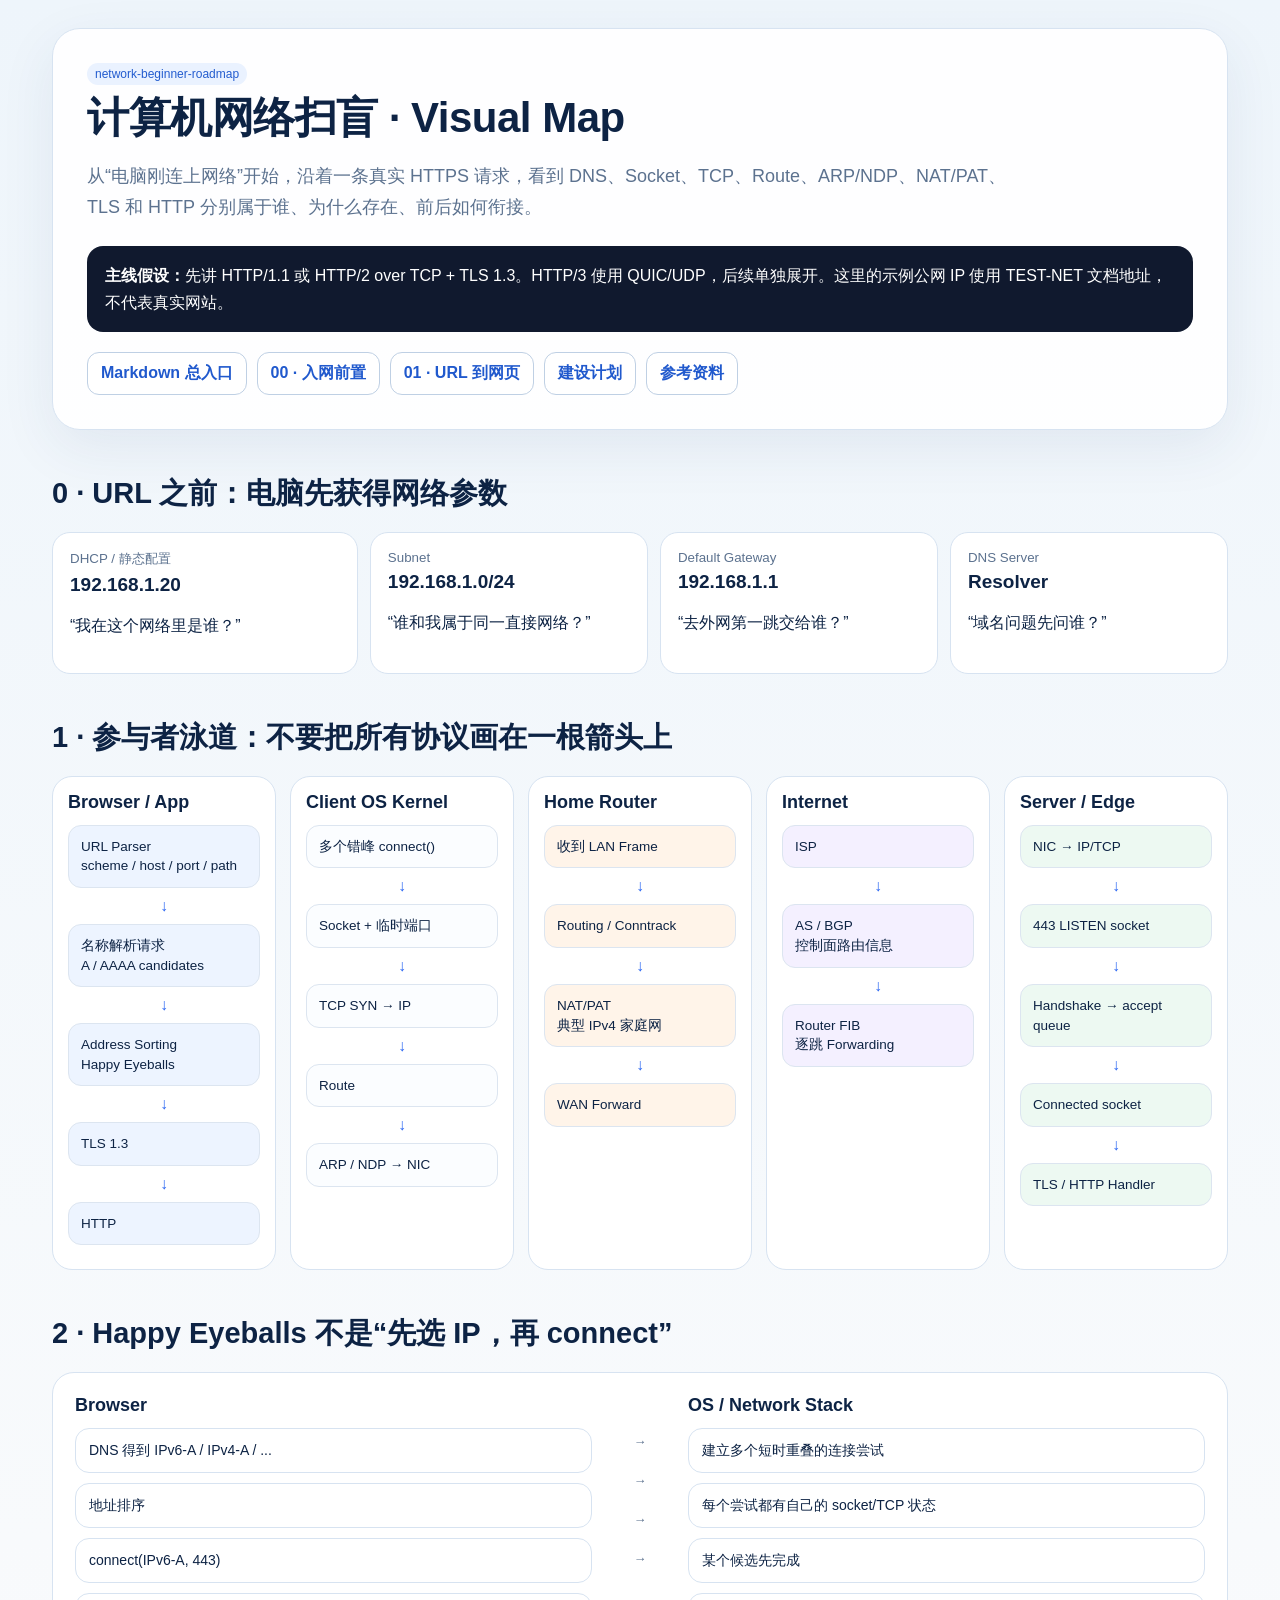
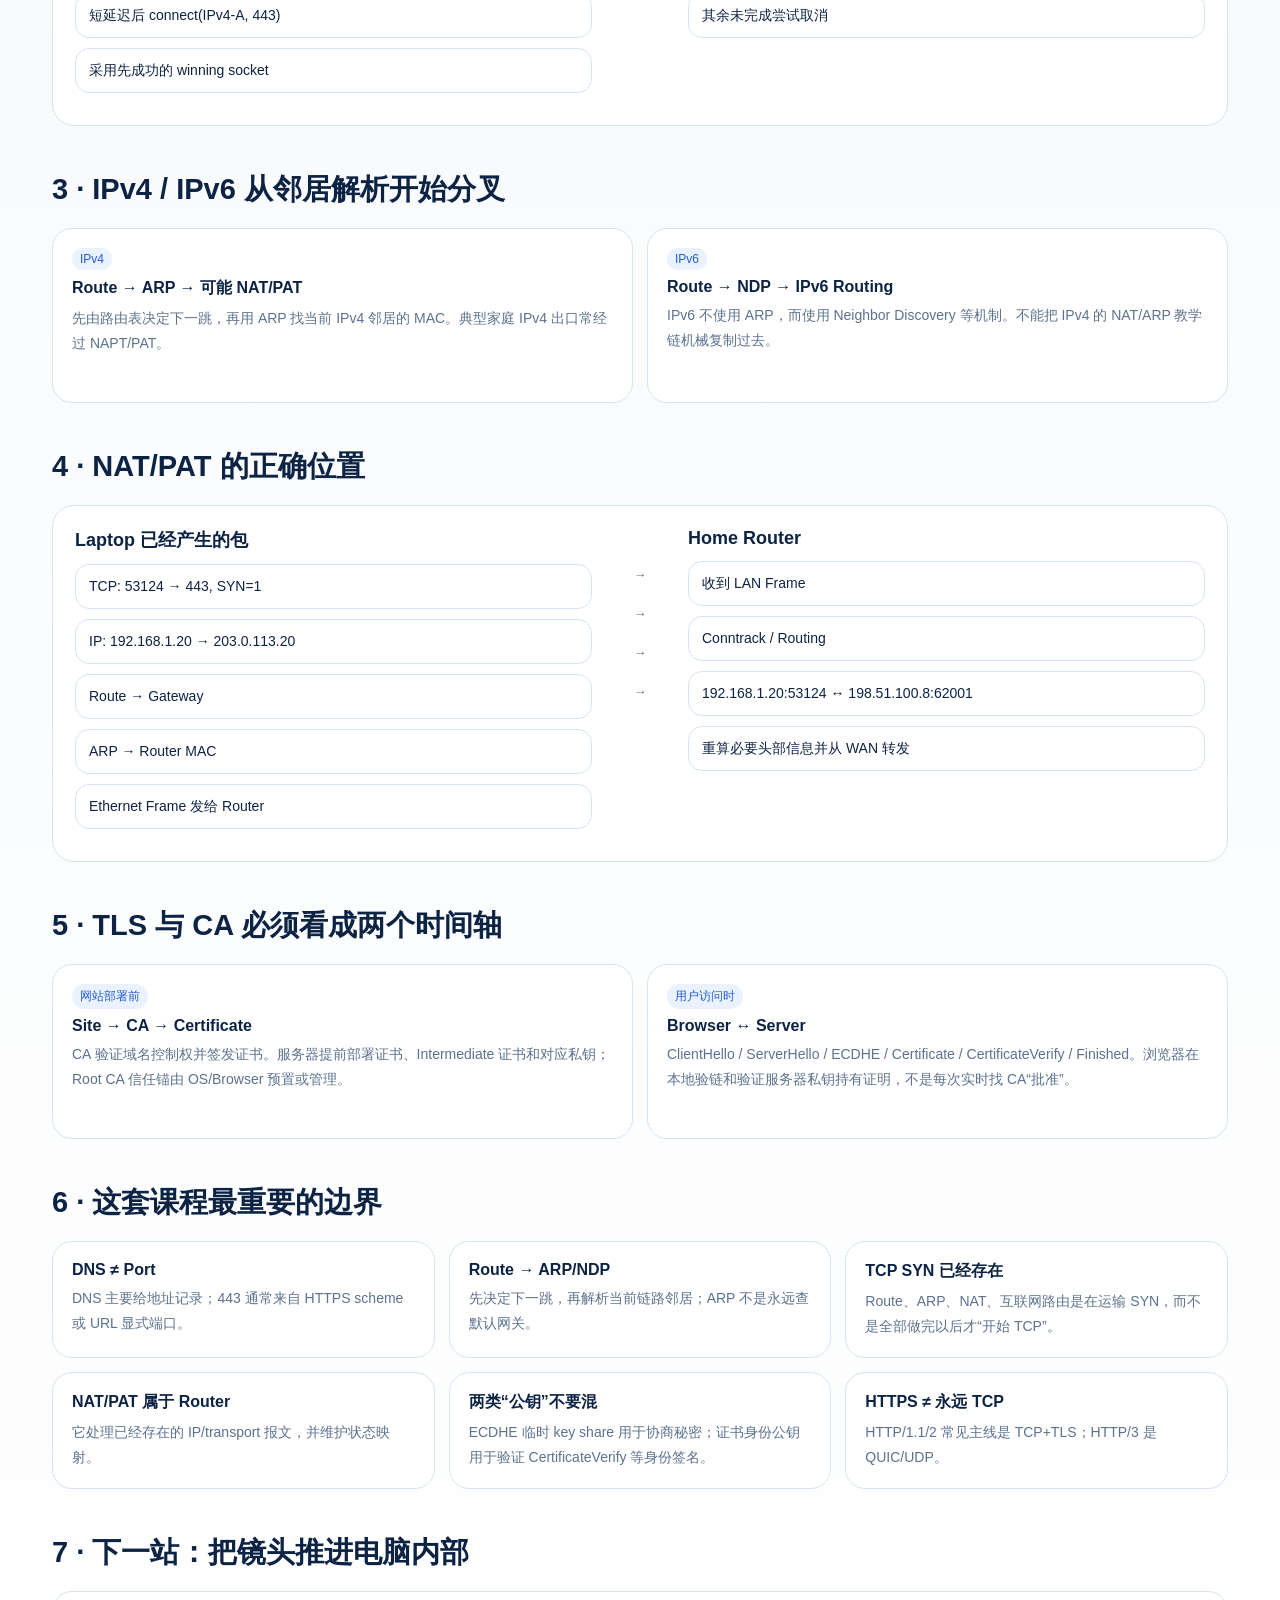
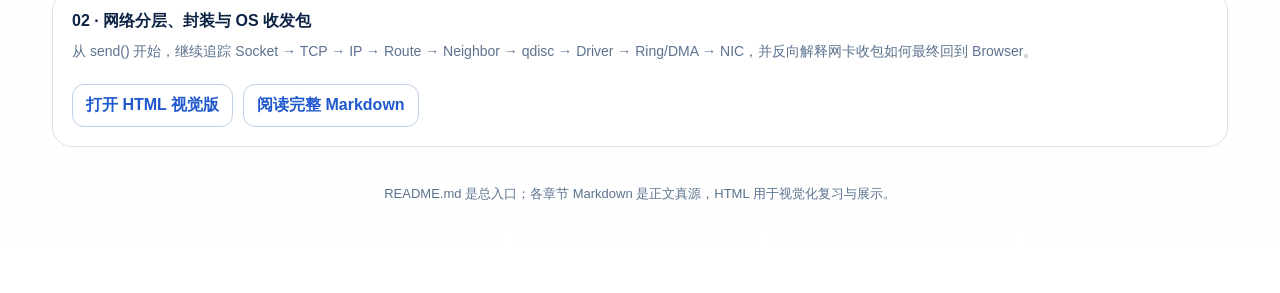
==== network/index.html @ 3bcc762a "docs(network): link phase 2 visual chapter from index" ====
<!doctype html>
<html lang="zh-CN">
<head>
<meta charset="utf-8">
<meta name="viewport" content="width=device-width,initial-scale=1">
<title>计算机网络扫盲 · Visual Map</title>
<style>
:root{
  --bg:#f4f8fc;--card:#fff;--ink:#0d2344;--muted:#5c728f;--line:#d7e3f1;
  --blue:#2c67f2;--blueBg:#edf4ff;--green:#168b55;--greenBg:#edf9f2;
  --orange:#c76414;--orangeBg:#fff4e9;--purple:#7148d8;--purpleBg:#f4f0ff;
  --dark:#10192e
}
*{box-sizing:border-box}
html{scroll-behavior:smooth}
body{margin:0;background:linear-gradient(180deg,#eef5fb 0,#f8fafc 44%,#fff 100%);font-family:Inter,"Segoe UI","Microsoft YaHei",sans-serif;color:var(--ink)}
main{max-width:1220px;margin:0 auto;padding:28px 22px 90px}
.hero,.panel{background:rgba(255,255,255,.95);border:1px solid var(--line);border-radius:28px;box-shadow:0 18px 55px rgba(35,69,110,.08)}
.hero{padding:34px}
h1{font-size:42px;line-height:1.18;margin:0 0 12px;letter-spacing:-.5px}
h2{font-size:29px;margin:44px 0 18px}
h3{margin:0 0 12px;font-size:18px}
p{line-height:1.75}
.sub{font-size:18px;color:var(--muted);max-width:930px}
.notice{margin-top:22px;padding:16px 18px;background:var(--dark);color:#fff;border-radius:16px;line-height:1.7}
.nav{display:flex;gap:10px;flex-wrap:wrap;margin-top:20px}
.nav a{display:inline-block;padding:10px 13px;border-radius:12px;border:1px solid #bfd0e4;background:#fff;color:#2059cd;text-decoration:none;font-weight:600}
.pre{display:grid;grid-template-columns:1.1fr 1fr 1fr 1fr;gap:12px}
.kpi{background:var(--card);border:1px solid var(--line);border-radius:18px;padding:17px}
.kpi small{display:block;color:var(--muted);margin-bottom:6px}.kpi strong{font-size:19px}
.flow{display:grid;grid-template-columns:repeat(5,minmax(0,1fr));gap:14px}
.lane{border:1px solid var(--line);border-radius:20px;padding:15px;background:var(--card)}
.step{padding:11px 12px;border-radius:13px;margin:9px 0;border:1px solid #dce5f0;background:#fbfdff;font-size:13.5px;line-height:1.45}
.blue{background:var(--blueBg)}.green{background:var(--greenBg)}.orange{background:var(--orangeBg)}.purple{background:var(--purpleBg)}
.arrow{text-align:center;color:var(--blue);font-weight:900}
.grid{display:grid;grid-template-columns:repeat(3,minmax(0,1fr));gap:14px}
.card{background:var(--card);border:1px solid var(--line);border-radius:20px;padding:19px}
.card b{display:block;margin-bottom:7px}.card p{margin:0;color:var(--muted);font-size:14px}
.timeline{display:grid;grid-template-columns:1fr 80px 1fr;align-items:start;gap:8px;background:var(--card);border:1px solid var(--line);border-radius:22px;padding:22px}
.col .msg{border:1px solid var(--line);border-radius:14px;padding:11px 13px;margin:10px 0;background:#fff;font-size:14px;line-height:1.5}
.mid{text-align:center;color:var(--muted);font-size:13px;padding-top:15px}.mid div{margin:24px 0}
.branch{display:grid;grid-template-columns:1fr 1fr;gap:14px}.branch .card{min-height:175px}
.tag{display:inline-block;font-size:12px;padding:4px 8px;border-radius:999px;background:#eaf2ff;color:#235ccf;margin-bottom:8px}
footer{margin-top:38px;color:var(--muted);font-size:13px;text-align:center}
@media(max-width:900px){.flow,.grid,.pre,.branch{grid-template-columns:1fr}.timeline{grid-template-columns:1fr}.mid{display:none}h1{font-size:32px}}
</style>
</head>
<body>
<main>
<section class="hero">
  <div class="tag">network-beginner-roadmap</div>
  <h1>计算机网络扫盲 · Visual Map</h1>
  <p class="sub">从“电脑刚连上网络”开始，沿着一条真实 HTTPS 请求，看到 DNS、Socket、TCP、Route、ARP/NDP、NAT/PAT、TLS 和 HTTP 分别属于谁、为什么存在、前后如何衔接。</p>
  <div class="notice"><b>主线假设：</b>先讲 HTTP/1.1 或 HTTP/2 over TCP + TLS 1.3。HTTP/3 使用 QUIC/UDP，后续单独展开。这里的示例公网 IP 使用 TEST-NET 文档地址，不代表真实网站。</div>
  <div class="nav">
    <a href="./README.md">Markdown 总入口</a>
    <a href="./00-network-bootstrap.md">00 · 入网前置</a>
    <a href="./01-url-to-webpage.md">01 · URL 到网页</a>
    <a href="./PLAN.md">建设计划</a>
    <a href="./SOURCES.md">参考资料</a>
  </div>
</section>

<h2>0 · URL 之前：电脑先获得网络参数</h2>
<div class="pre">
  <div class="kpi"><small>DHCP / 静态配置</small><strong>192.168.1.20</strong><p>“我在这个网络里是谁？”</p></div>
  <div class="kpi"><small>Subnet</small><strong>192.168.1.0/24</strong><p>“谁和我属于同一直接网络？”</p></div>
  <div class="kpi"><small>Default Gateway</small><strong>192.168.1.1</strong><p>“去外网第一跳交给谁？”</p></div>
  <div class="kpi"><small>DNS Server</small><strong>Resolver</strong><p>“域名问题先问谁？”</p></div>
</div>

<h2>1 · 参与者泳道：不要把所有协议画在一根箭头上</h2>
<div class="flow">
  <div class="lane"><h3>Browser / App</h3>
    <div class="step blue">URL Parser<br>scheme / host / port / path</div><div class="arrow">↓</div>
    <div class="step blue">名称解析请求<br>A / AAAA candidates</div><div class="arrow">↓</div>
    <div class="step blue">Address Sorting<br>Happy Eyeballs</div><div class="arrow">↓</div>
    <div class="step blue">TLS 1.3</div><div class="arrow">↓</div>
    <div class="step blue">HTTP</div>
  </div>
  <div class="lane"><h3>Client OS Kernel</h3>
    <div class="step">多个错峰 connect()</div><div class="arrow">↓</div>
    <div class="step">Socket + 临时端口</div><div class="arrow">↓</div>
    <div class="step">TCP SYN → IP</div><div class="arrow">↓</div>
    <div class="step">Route</div><div class="arrow">↓</div>
    <div class="step">ARP / NDP → NIC</div>
  </div>
  <div class="lane"><h3>Home Router</h3>
    <div class="step orange">收到 LAN Frame</div><div class="arrow">↓</div>
    <div class="step orange">Routing / Conntrack</div><div class="arrow">↓</div>
    <div class="step orange">NAT/PAT<br>典型 IPv4 家庭网</div><div class="arrow">↓</div>
    <div class="step orange">WAN Forward</div>
  </div>
  <div class="lane"><h3>Internet</h3>
    <div class="step purple">ISP</div><div class="arrow">↓</div>
    <div class="step purple">AS / BGP<br>控制面路由信息</div><div class="arrow">↓</div>
    <div class="step purple">Router FIB<br>逐跳 Forwarding</div>
  </div>
  <div class="lane"><h3>Server / Edge</h3>
    <div class="step green">NIC → IP/TCP</div><div class="arrow">↓</div>
    <div class="step green">443 LISTEN socket</div><div class="arrow">↓</div>
    <div class="step green">Handshake → accept queue</div><div class="arrow">↓</div>
    <div class="step green">Connected socket</div><div class="arrow">↓</div>
    <div class="step green">TLS / HTTP Handler</div>
  </div>
</div>

<h2>2 · Happy Eyeballs 不是“先选 IP，再 connect”</h2>
<div class="timeline">
  <div class="col">
    <h3>Browser</h3>
    <div class="msg blue">DNS 得到 IPv6-A / IPv4-A / ...</div>
    <div class="msg blue">地址排序</div>
    <div class="msg blue">connect(IPv6-A, 443)</div>
    <div class="msg blue">短延迟后 connect(IPv4-A, 443)</div>
    <div class="msg green">采用先成功的 winning socket</div>
  </div>
  <div class="mid"><div>→</div><div>→</div><div>→</div><div>→</div></div>
  <div class="col">
    <h3>OS / Network Stack</h3>
    <div class="msg">建立多个短时重叠的连接尝试</div>
    <div class="msg">每个尝试都有自己的 socket/TCP 状态</div>
    <div class="msg">某个候选先完成</div>
    <div class="msg">其余未完成尝试取消</div>
  </div>
</div>

<h2>3 · IPv4 / IPv6 从邻居解析开始分叉</h2>
<div class="branch">
  <div class="card"><span class="tag">IPv4</span><b>Route → ARP → 可能 NAT/PAT</b><p>先由路由表决定下一跳，再用 ARP 找当前 IPv4 邻居的 MAC。典型家庭 IPv4 出口常经过 NAPT/PAT。</p></div>
  <div class="card"><span class="tag">IPv6</span><b>Route → NDP → IPv6 Routing</b><p>IPv6 不使用 ARP，而使用 Neighbor Discovery 等机制。不能把 IPv4 的 NAT/ARP 教学链机械复制过去。</p></div>
</div>

<h2>4 · NAT/PAT 的正确位置</h2>
<div class="timeline">
  <div class="col">
    <h3>Laptop 已经产生的包</h3>
    <div class="msg">TCP: 53124 → 443, SYN=1</div>
    <div class="msg">IP: 192.168.1.20 → 203.0.113.20</div>
    <div class="msg">Route → Gateway</div>
    <div class="msg">ARP → Router MAC</div>
    <div class="msg">Ethernet Frame 发给 Router</div>
  </div>
  <div class="mid"><div>→</div><div>→</div><div>→</div><div>→</div></div>
  <div class="col">
    <h3>Home Router</h3>
    <div class="msg orange">收到 LAN Frame</div>
    <div class="msg orange">Conntrack / Routing</div>
    <div class="msg orange">192.168.1.20:53124 ↔ 198.51.100.8:62001</div>
    <div class="msg orange">重算必要头部信息并从 WAN 转发</div>
  </div>
</div>

<h2>5 · TLS 与 CA 必须看成两个时间轴</h2>
<div class="branch">
  <div class="card">
    <span class="tag">网站部署前</span>
    <b>Site → CA → Certificate</b>
    <p>CA 验证域名控制权并签发证书。服务器提前部署证书、Intermediate 证书和对应私钥；Root CA 信任锚由 OS/Browser 预置或管理。</p>
  </div>
  <div class="card">
    <span class="tag">用户访问时</span>
    <b>Browser ↔ Server</b>
    <p>ClientHello / ServerHello / ECDHE / Certificate / CertificateVerify / Finished。浏览器在本地验链和验证服务器私钥持有证明，不是每次实时找 CA“批准”。</p>
  </div>
</div>

<h2>6 · 这套课程最重要的边界</h2>
<div class="grid">
  <div class="card"><b>DNS ≠ Port</b><p>DNS 主要给地址记录；443 通常来自 HTTPS scheme 或 URL 显式端口。</p></div>
  <div class="card"><b>Route → ARP/NDP</b><p>先决定下一跳，再解析当前链路邻居；ARP 不是永远查默认网关。</p></div>
  <div class="card"><b>TCP SYN 已经存在</b><p>Route、ARP、NAT、互联网路由是在运输 SYN，而不是全部做完以后才“开始 TCP”。</p></div>
  <div class="card"><b>NAT/PAT 属于 Router</b><p>它处理已经存在的 IP/transport 报文，并维护状态映射。</p></div>
  <div class="card"><b>两类“公钥”不要混</b><p>ECDHE 临时 key share 用于协商秘密；证书身份公钥用于验证 CertificateVerify 等身份签名。</p></div>
  <div class="card"><b>HTTPS ≠ 永远 TCP</b><p>HTTP/1.1/2 常见主线是 TCP+TLS；HTTP/3 是 QUIC/UDP。</p></div>
</div>

<h2>7 · 下一站：把镜头推进电脑内部</h2>
<div class="card"><b>02 · 网络分层、封装与 OS 收发包</b><p>从 send() 开始，继续追踪 Socket → TCP → IP → Route → Neighbor → qdisc → Driver → Ring/DMA → NIC，并反向解释网卡收包如何最终回到 Browser。</p><div class="nav"><a href="./02-network-model-and-packets.html">打开 HTML 视觉版</a><a href="./02-network-model-and-packets.md">阅读完整 Markdown</a></div></div>
<footer>README.md 是总入口；各章节 Markdown 是正文真源，HTML 用于视觉化复习与展示。</footer>
</main>
</body>
</html>
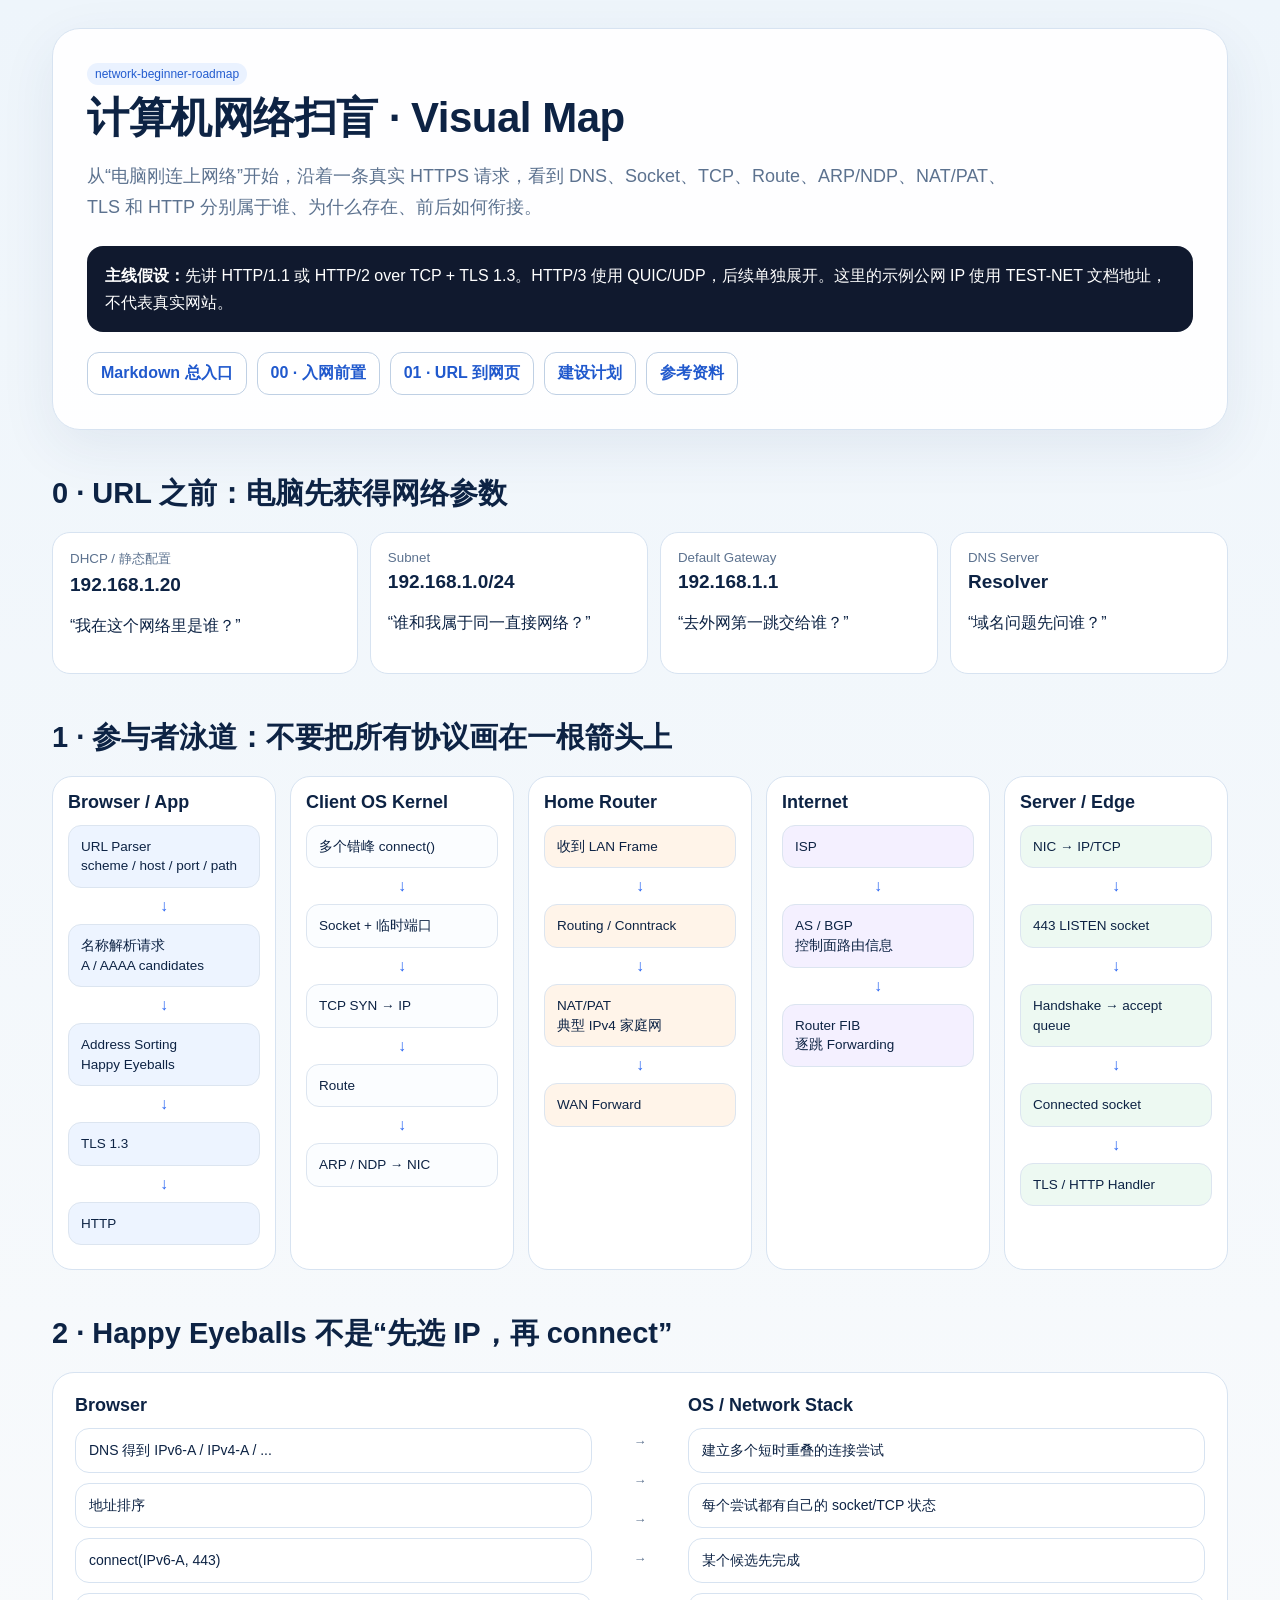
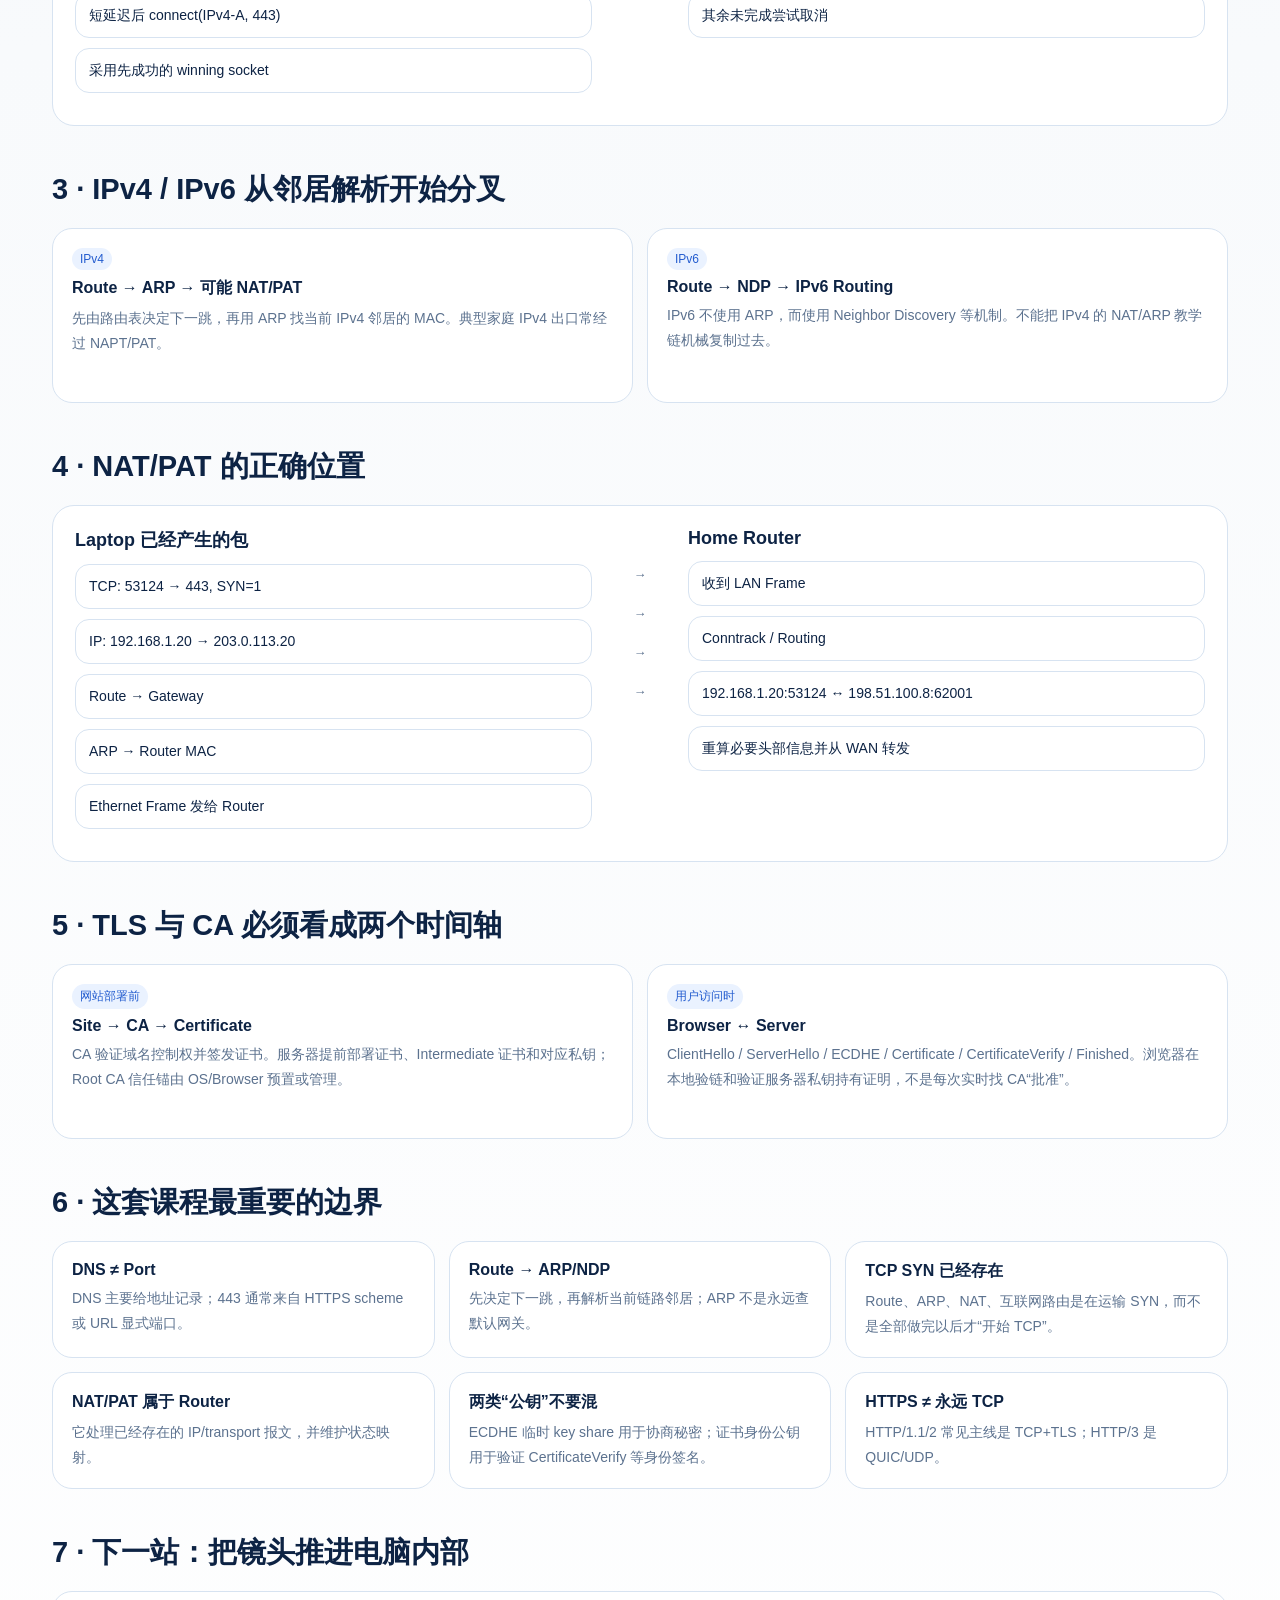
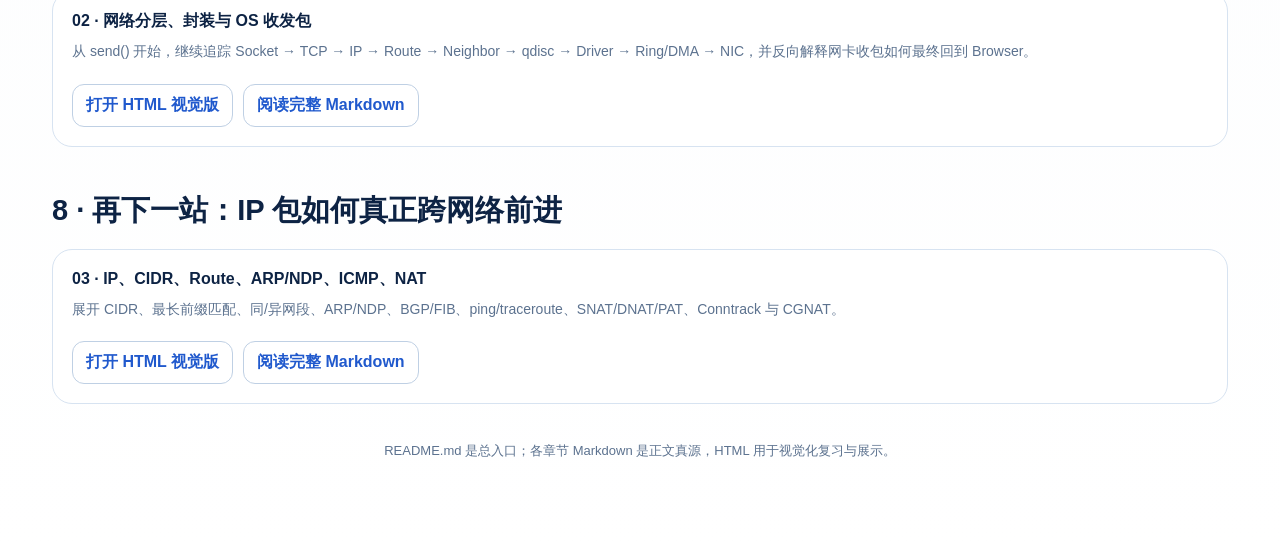
==== commit 57c4a3a4: "docs(network): link phase 3 visual chapter from index" ====
--- a/network/index.html
+++ b/network/index.html
@@ -177,6 +177,8 @@
 
 <h2>7 · 下一站：把镜头推进电脑内部</h2>
 <div class="card"><b>02 · 网络分层、封装与 OS 收发包</b><p>从 send() 开始，继续追踪 Socket → TCP → IP → Route → Neighbor → qdisc → Driver → Ring/DMA → NIC，并反向解释网卡收包如何最终回到 Browser。</p><div class="nav"><a href="./02-network-model-and-packets.html">打开 HTML 视觉版</a><a href="./02-network-model-and-packets.md">阅读完整 Markdown</a></div></div>
+<h2>8 · 再下一站：IP 包如何真正跨网络前进</h2>
+<div class="card"><b>03 · IP、CIDR、Route、ARP/NDP、ICMP、NAT</b><p>展开 CIDR、最长前缀匹配、同/异网段、ARP/NDP、BGP/FIB、ping/traceroute、SNAT/DNAT/PAT、Conntrack 与 CGNAT。</p><div class="nav"><a href="./03-ip-routing-arp-nat.html">打开 HTML 视觉版</a><a href="./03-ip-routing-arp-nat.md">阅读完整 Markdown</a></div></div>
 <footer>README.md 是总入口；各章节 Markdown 是正文真源，HTML 用于视觉化复习与展示。</footer>
 </main>
 </body>
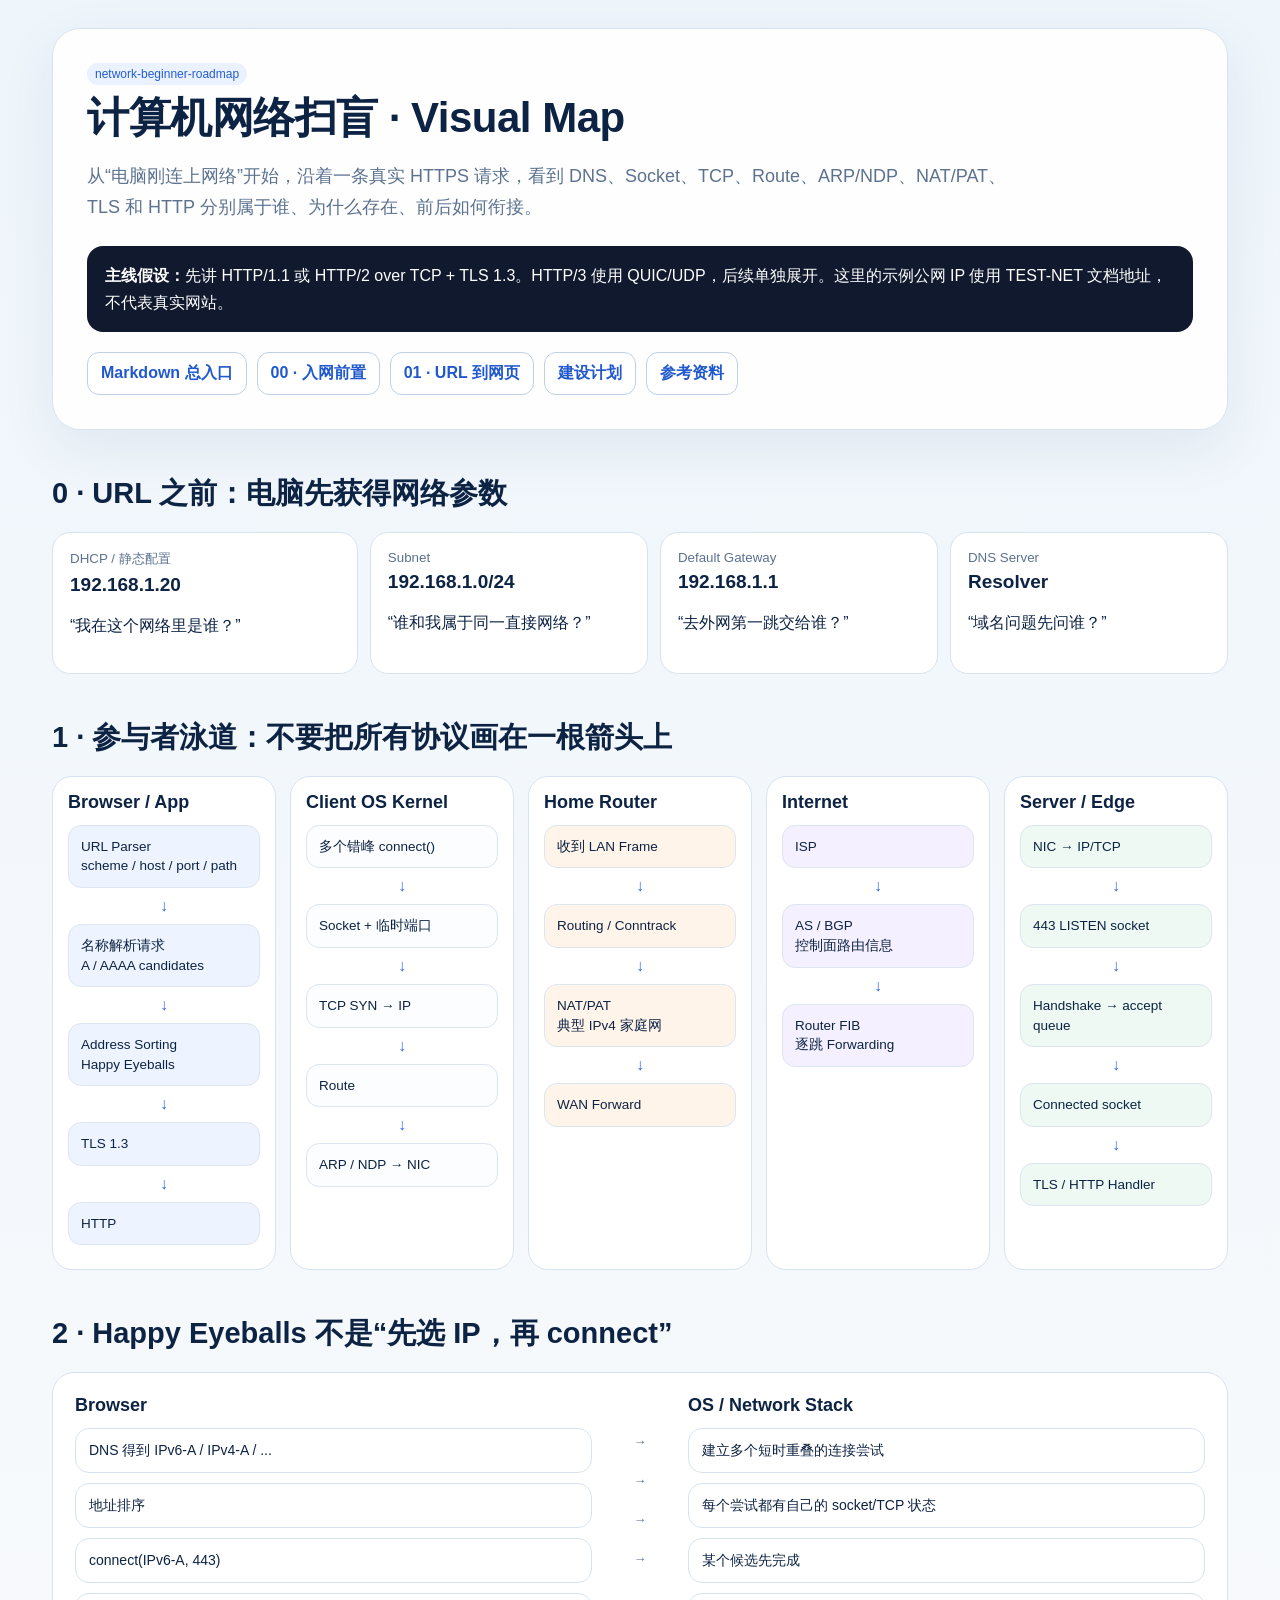
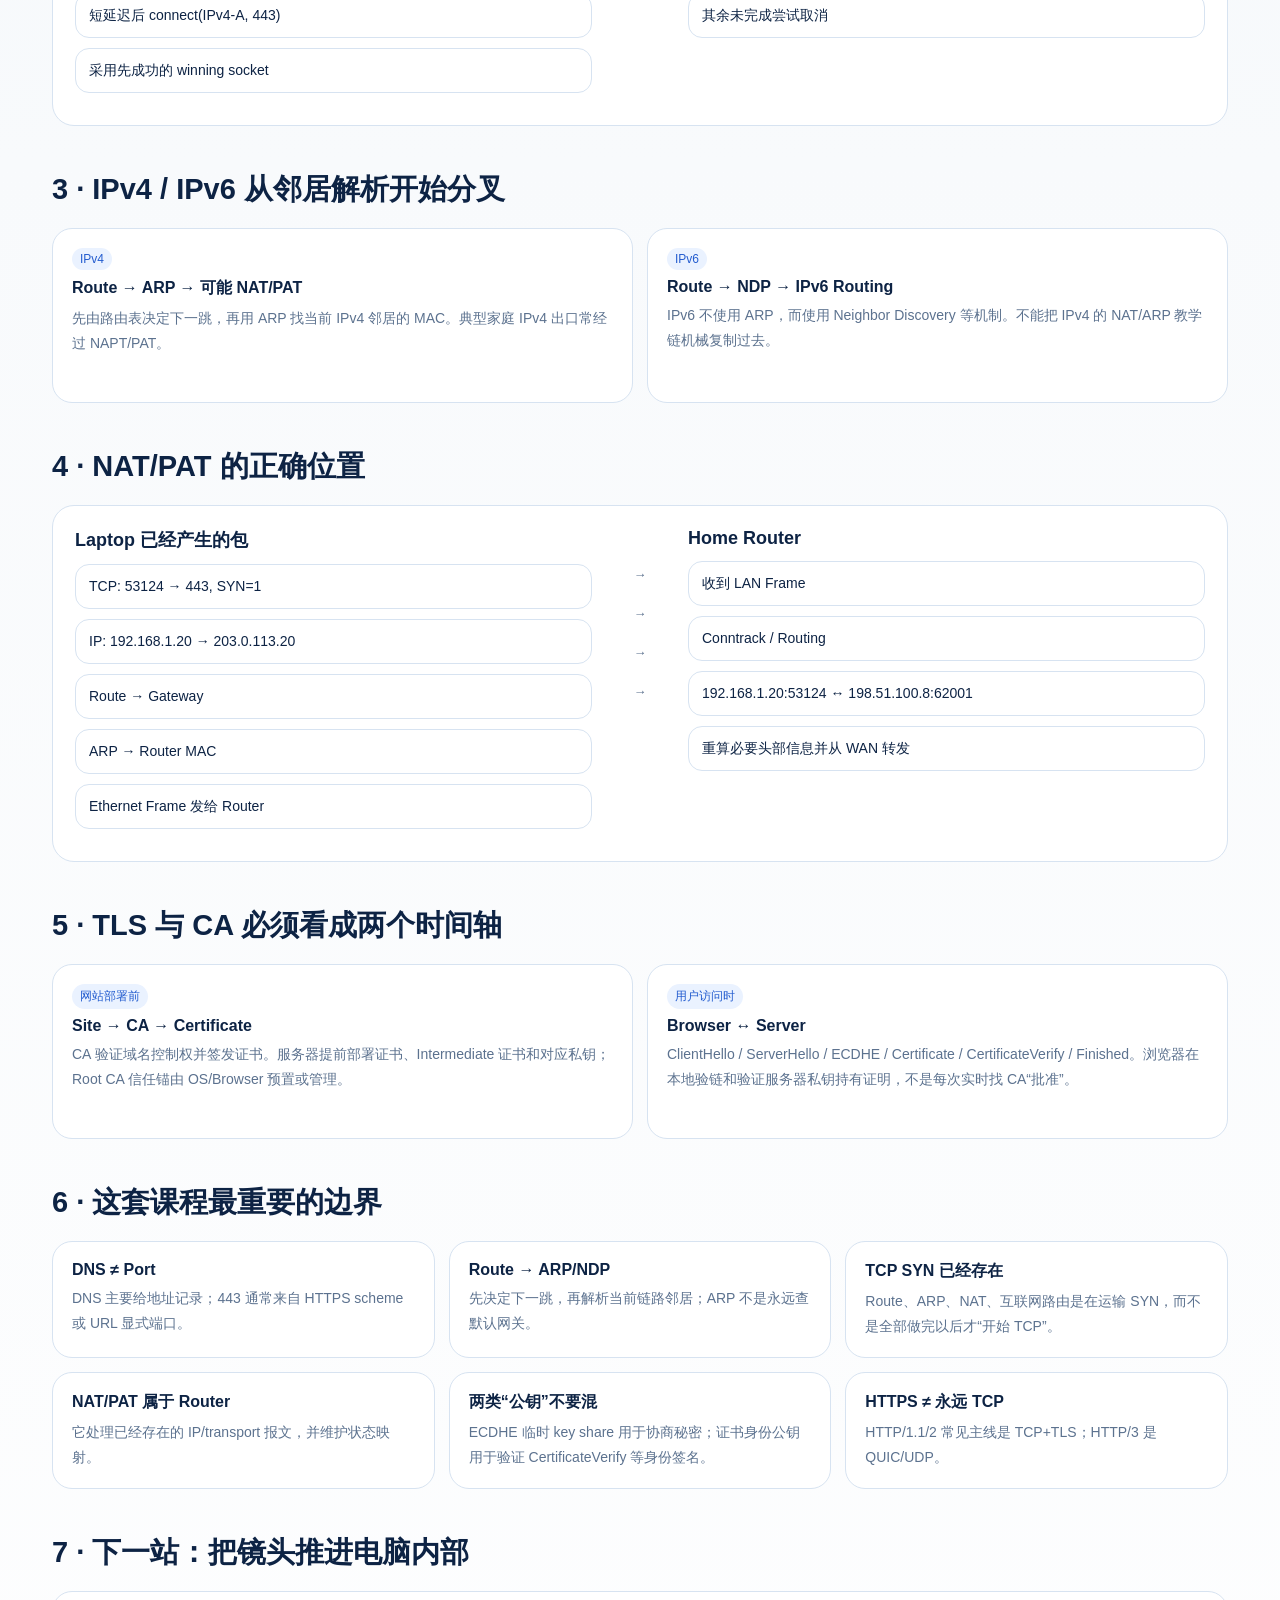
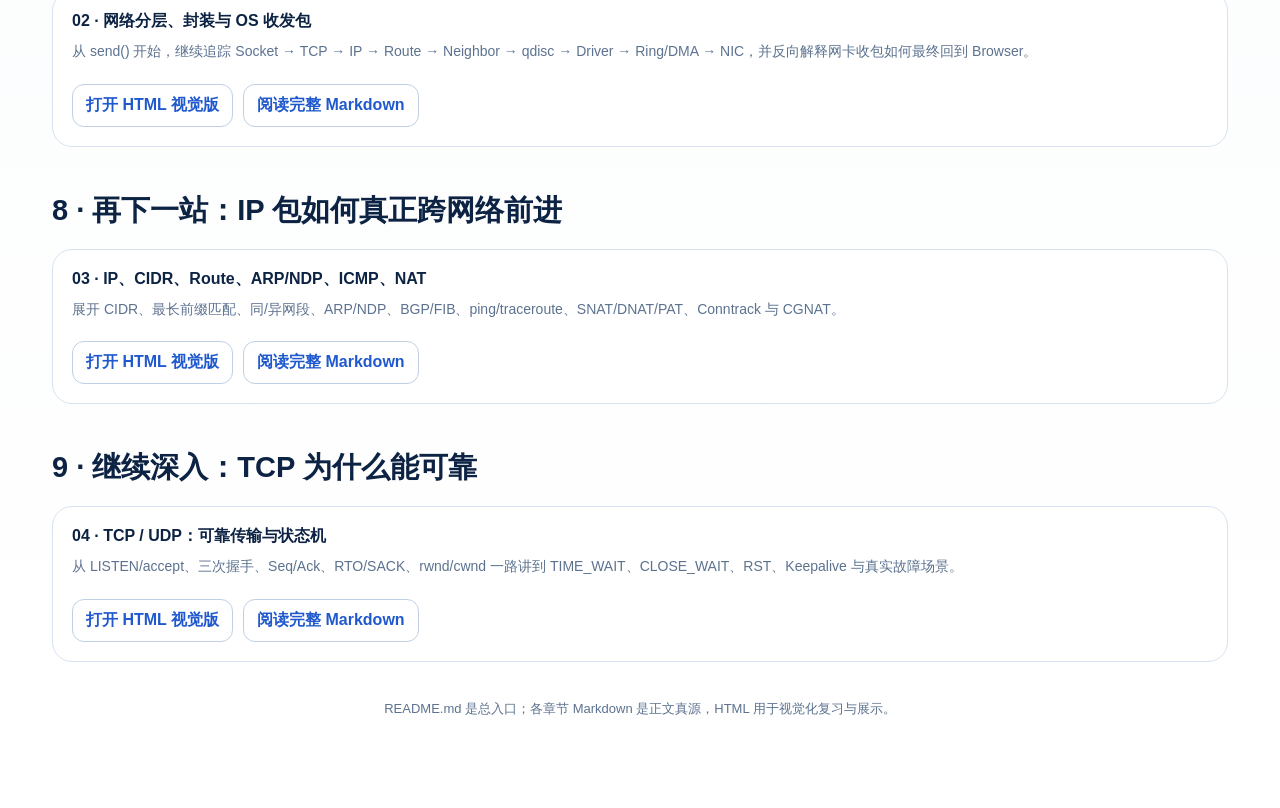
==== commit 44f23f59: "docs(network): link phase 4 visual chapter from index" ====
--- a/network/index.html
+++ b/network/index.html
@@ -179,6 +179,8 @@
 <div class="card"><b>02 · 网络分层、封装与 OS 收发包</b><p>从 send() 开始，继续追踪 Socket → TCP → IP → Route → Neighbor → qdisc → Driver → Ring/DMA → NIC，并反向解释网卡收包如何最终回到 Browser。</p><div class="nav"><a href="./02-network-model-and-packets.html">打开 HTML 视觉版</a><a href="./02-network-model-and-packets.md">阅读完整 Markdown</a></div></div>
 <h2>8 · 再下一站：IP 包如何真正跨网络前进</h2>
 <div class="card"><b>03 · IP、CIDR、Route、ARP/NDP、ICMP、NAT</b><p>展开 CIDR、最长前缀匹配、同/异网段、ARP/NDP、BGP/FIB、ping/traceroute、SNAT/DNAT/PAT、Conntrack 与 CGNAT。</p><div class="nav"><a href="./03-ip-routing-arp-nat.html">打开 HTML 视觉版</a><a href="./03-ip-routing-arp-nat.md">阅读完整 Markdown</a></div></div>
+<h2>9 · 继续深入：TCP 为什么能可靠</h2>
+<div class="card"><b>04 · TCP / UDP：可靠传输与状态机</b><p>从 LISTEN/accept、三次握手、Seq/Ack、RTO/SACK、rwnd/cwnd 一路讲到 TIME_WAIT、CLOSE_WAIT、RST、Keepalive 与真实故障场景。</p><div class="nav"><a href="./04-tcp-udp.html">打开 HTML 视觉版</a><a href="./04-tcp-udp.md">阅读完整 Markdown</a></div></div>
 <footer>README.md 是总入口；各章节 Markdown 是正文真源，HTML 用于视觉化复习与展示。</footer>
 </main>
 </body>
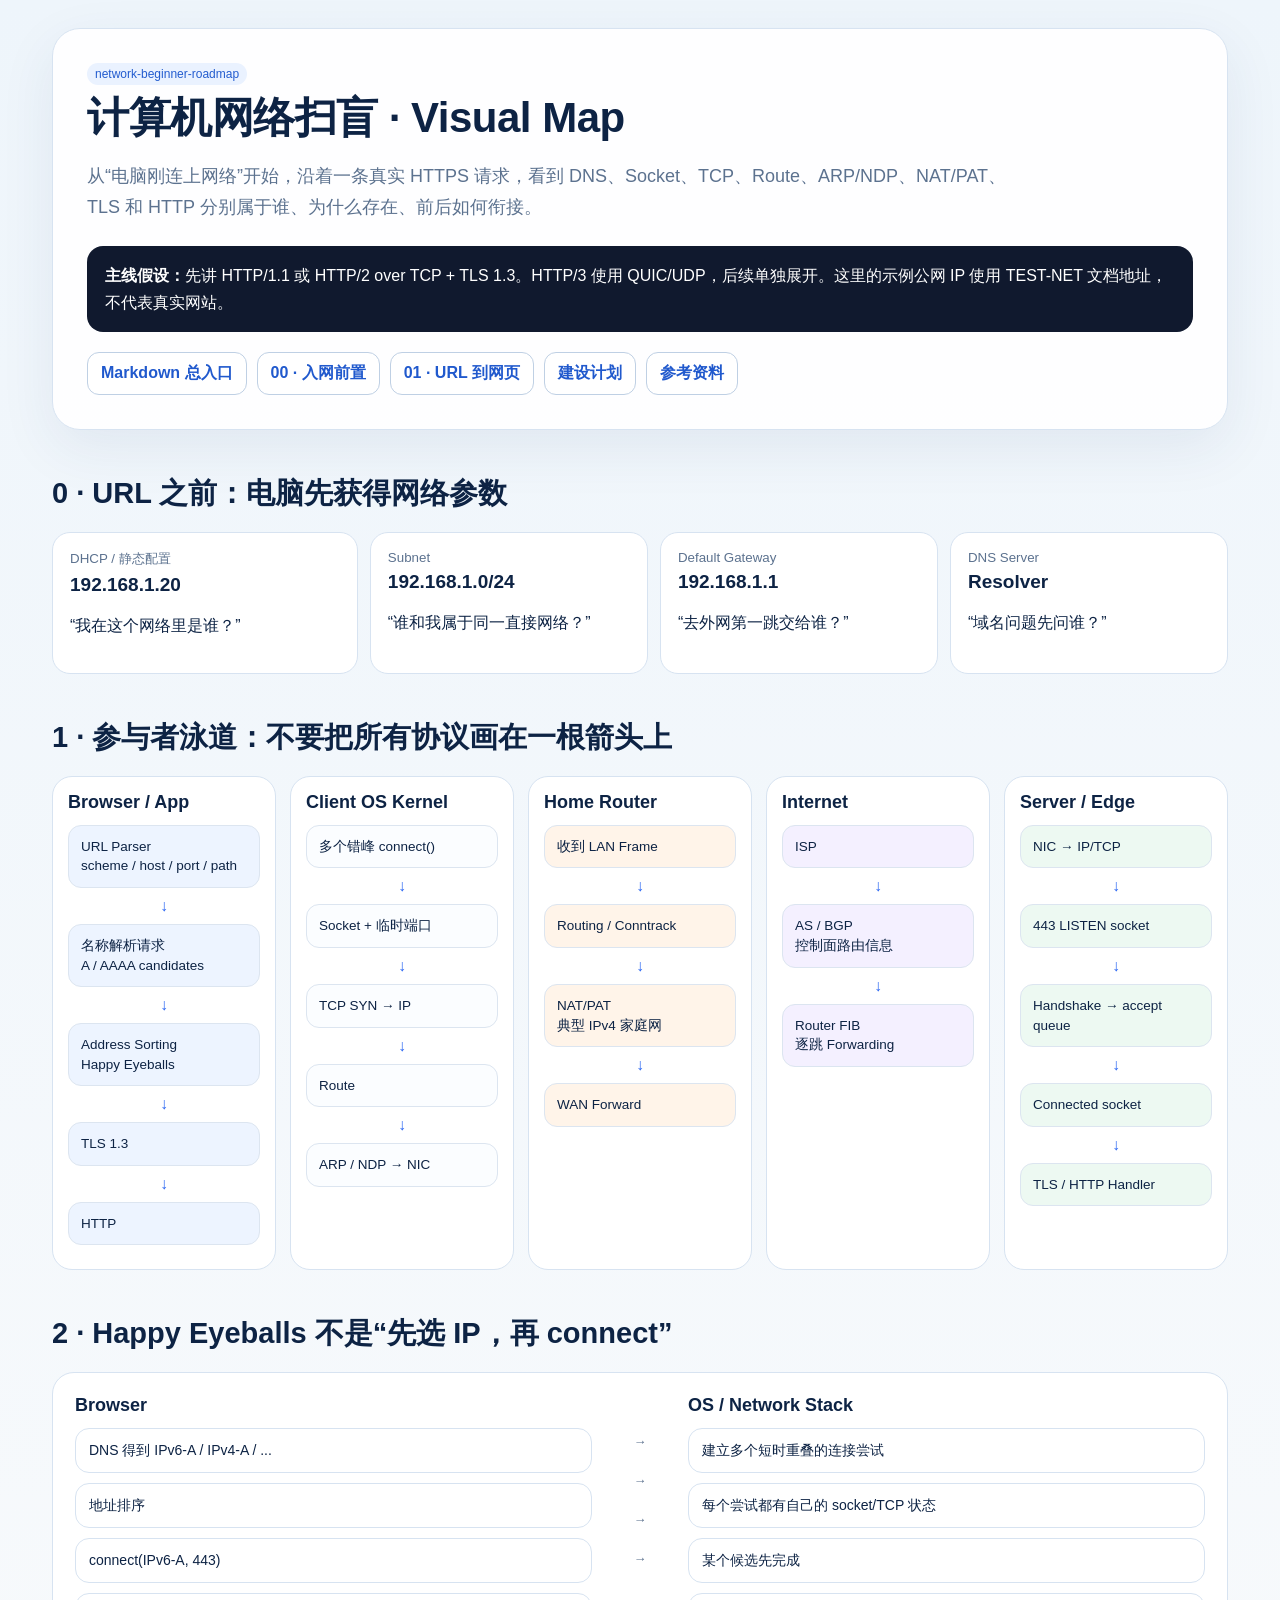
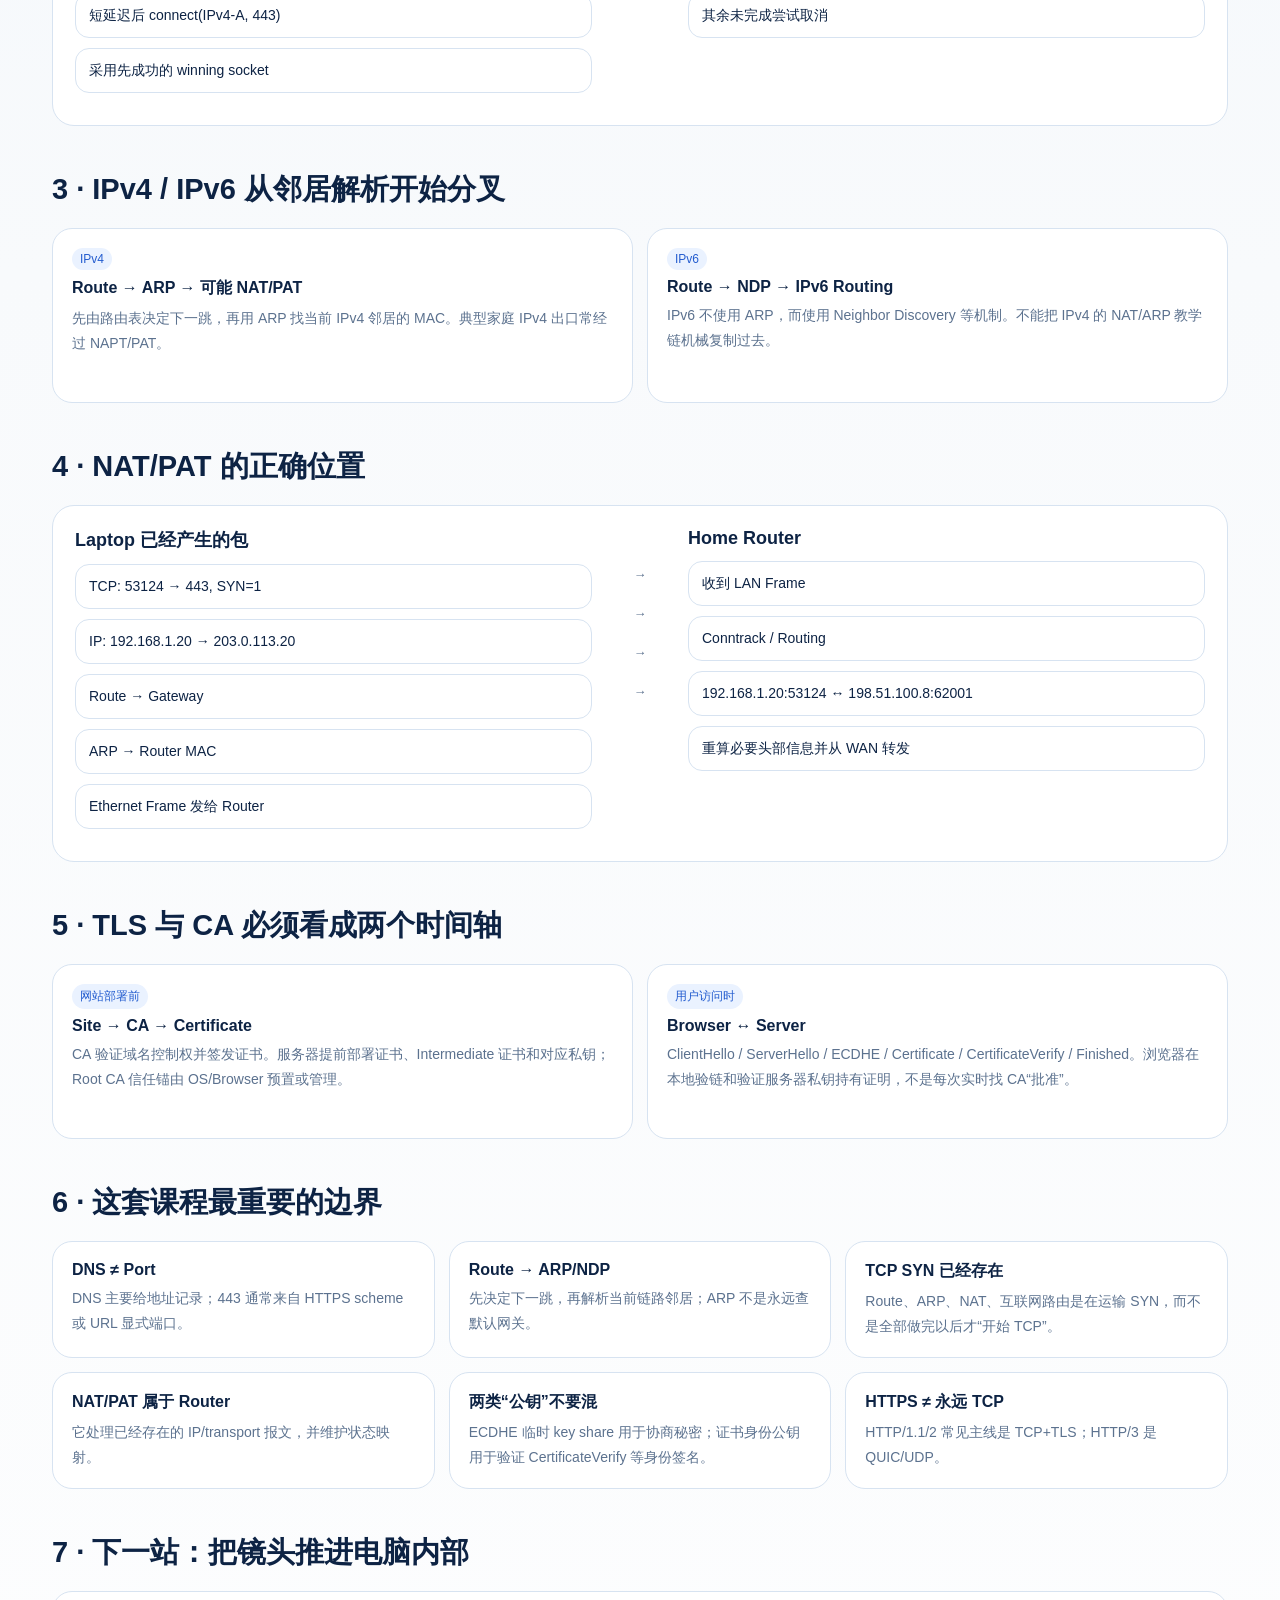
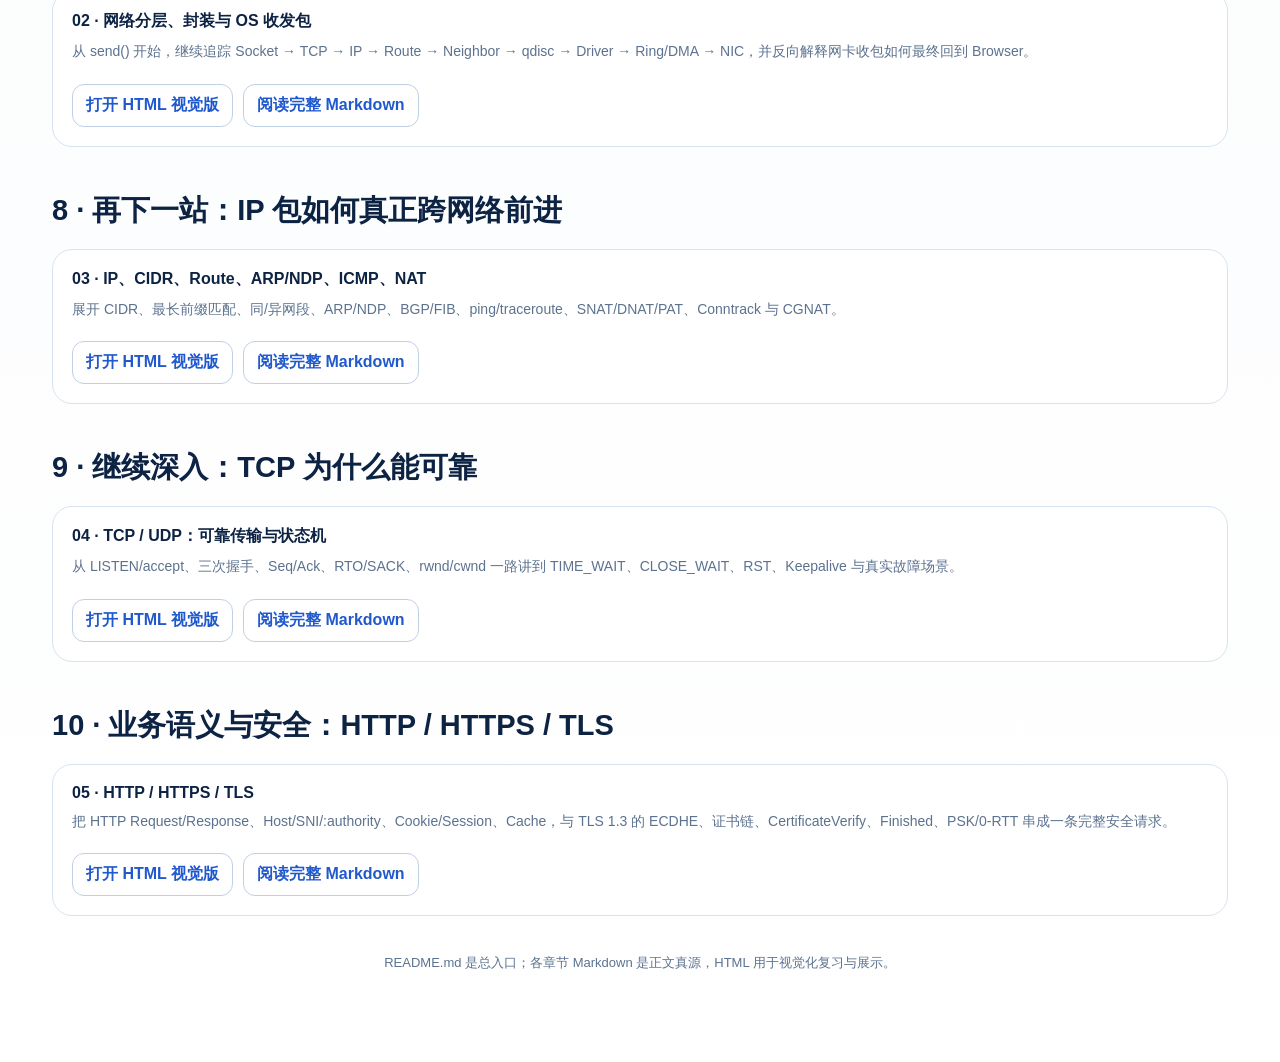
==== commit e6346dec: "docs(network): link phase 5 visual chapter from index" ====
--- a/network/index.html
+++ b/network/index.html
@@ -181,6 +181,8 @@
 <div class="card"><b>03 · IP、CIDR、Route、ARP/NDP、ICMP、NAT</b><p>展开 CIDR、最长前缀匹配、同/异网段、ARP/NDP、BGP/FIB、ping/traceroute、SNAT/DNAT/PAT、Conntrack 与 CGNAT。</p><div class="nav"><a href="./03-ip-routing-arp-nat.html">打开 HTML 视觉版</a><a href="./03-ip-routing-arp-nat.md">阅读完整 Markdown</a></div></div>
 <h2>9 · 继续深入：TCP 为什么能可靠</h2>
 <div class="card"><b>04 · TCP / UDP：可靠传输与状态机</b><p>从 LISTEN/accept、三次握手、Seq/Ack、RTO/SACK、rwnd/cwnd 一路讲到 TIME_WAIT、CLOSE_WAIT、RST、Keepalive 与真实故障场景。</p><div class="nav"><a href="./04-tcp-udp.html">打开 HTML 视觉版</a><a href="./04-tcp-udp.md">阅读完整 Markdown</a></div></div>
+<h2>10 · 业务语义与安全：HTTP / HTTPS / TLS</h2>
+<div class="card"><b>05 · HTTP / HTTPS / TLS</b><p>把 HTTP Request/Response、Host/SNI/:authority、Cookie/Session、Cache，与 TLS 1.3 的 ECDHE、证书链、CertificateVerify、Finished、PSK/0-RTT 串成一条完整安全请求。</p><div class="nav"><a href="./05-http-https-tls.html">打开 HTML 视觉版</a><a href="./05-http-https-tls.md">阅读完整 Markdown</a></div></div>
 <footer>README.md 是总入口；各章节 Markdown 是正文真源，HTML 用于视觉化复习与展示。</footer>
 </main>
 </body>
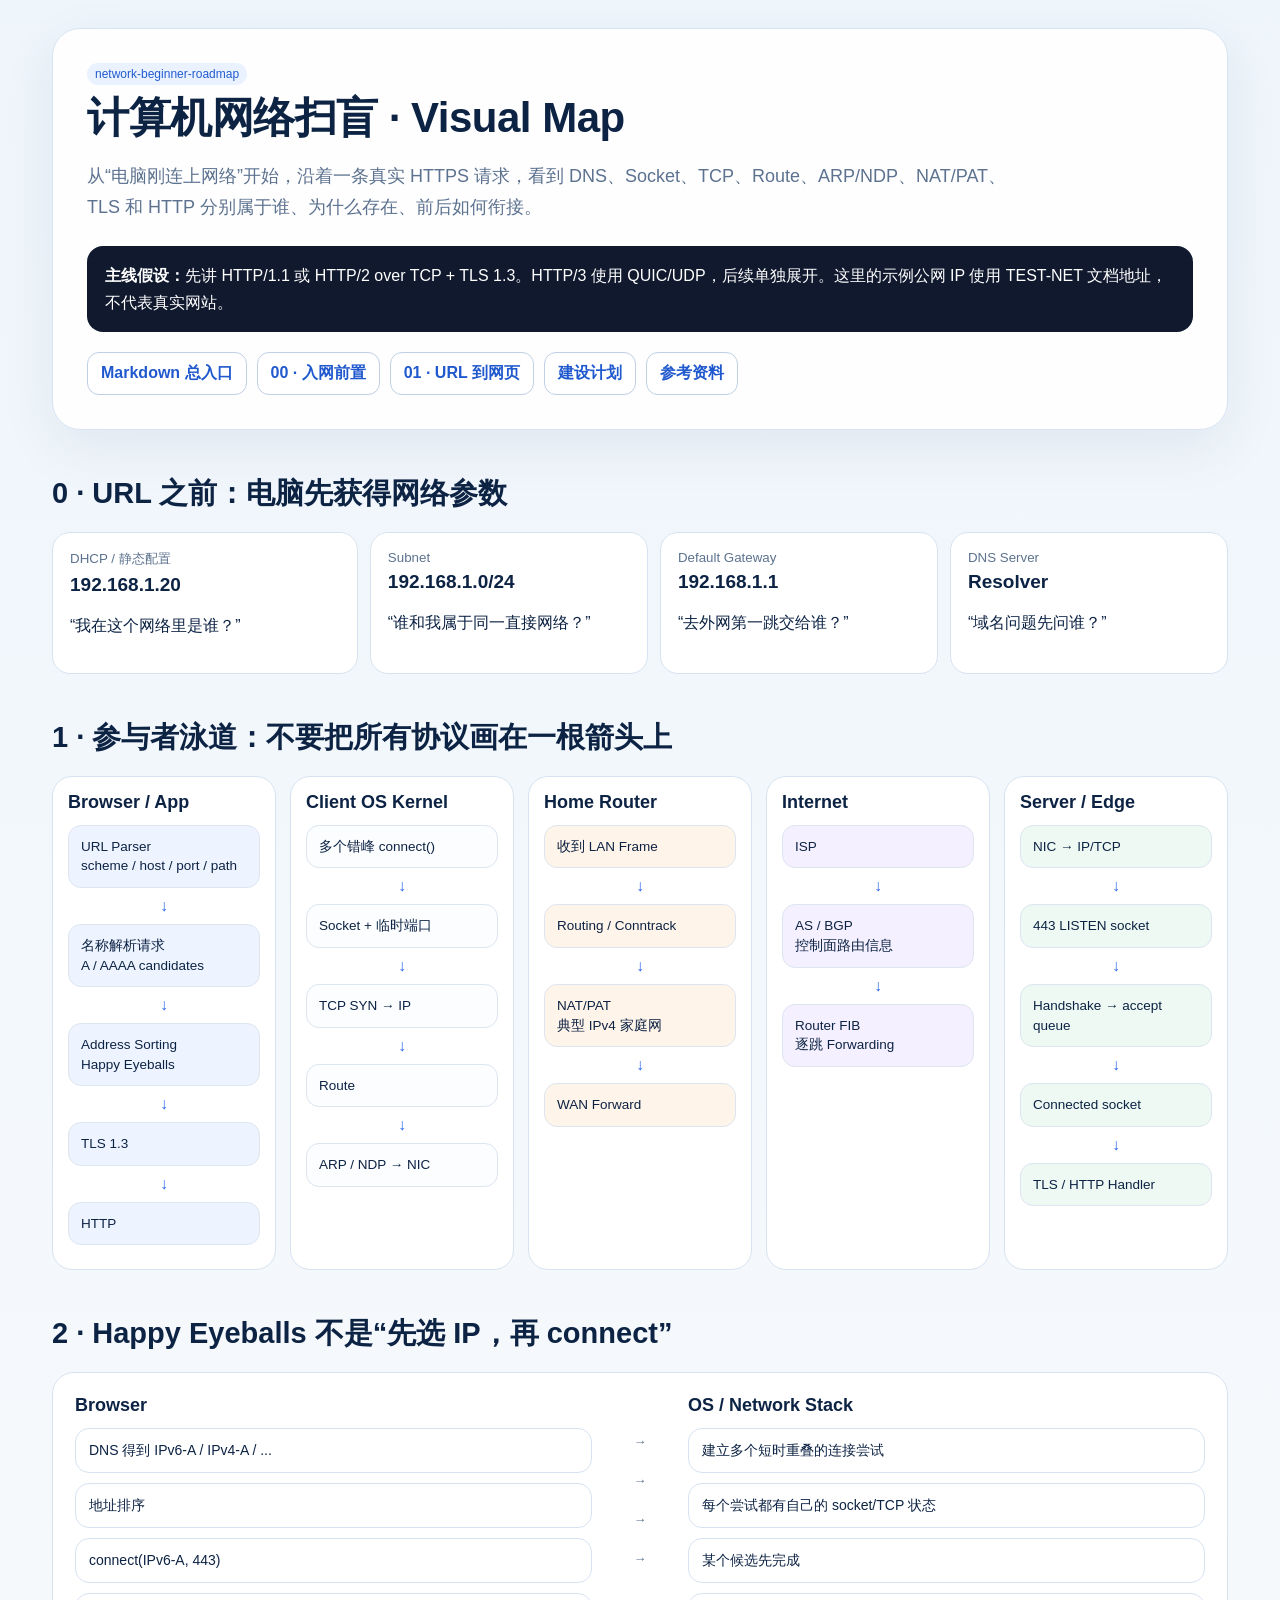
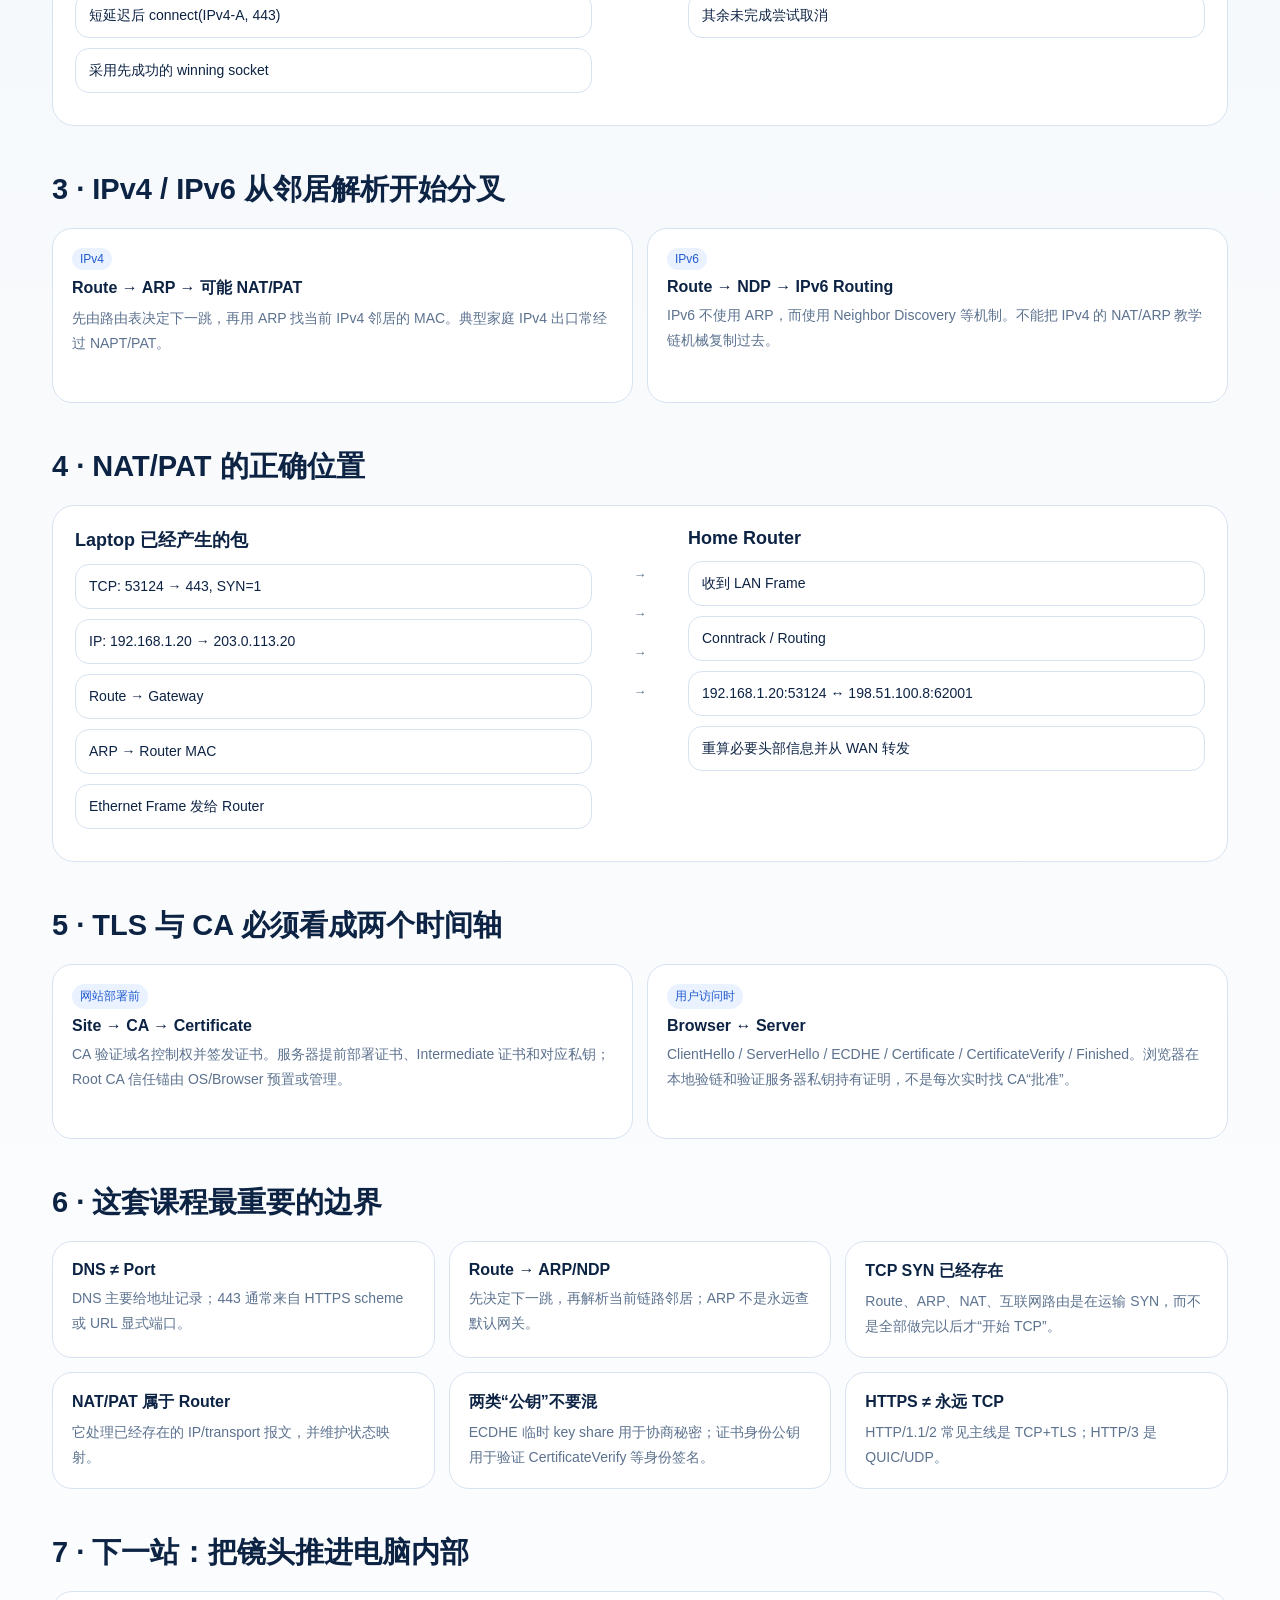
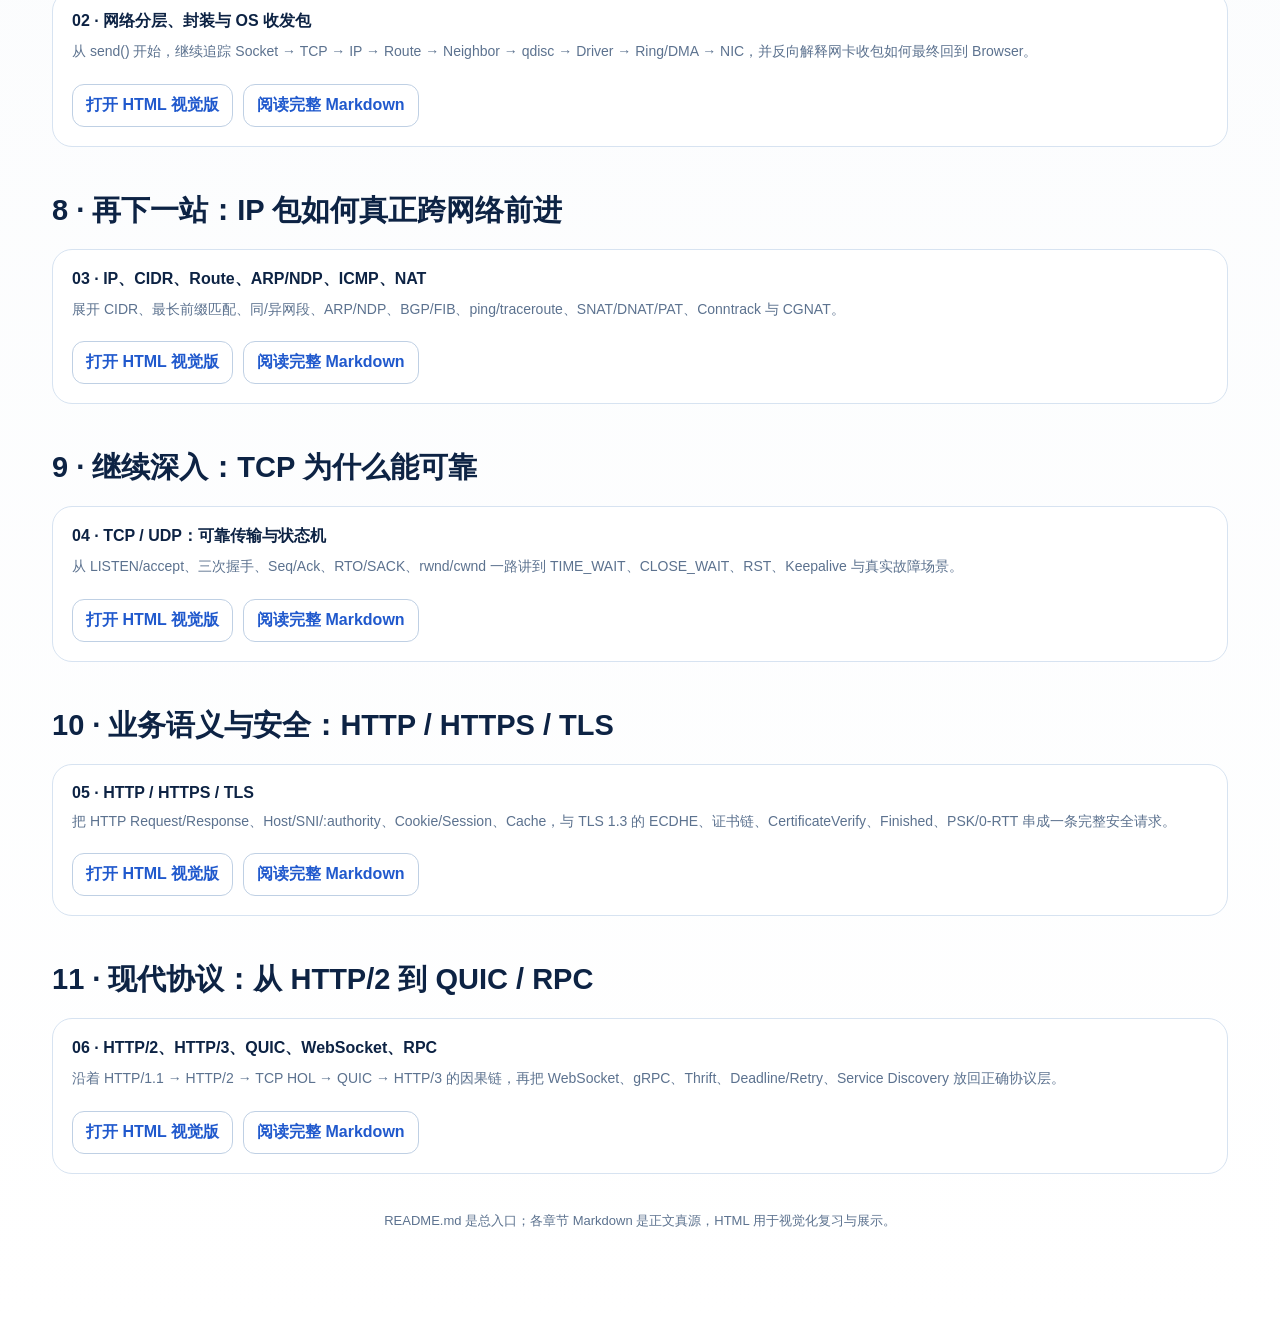
==== commit 5f626604: "docs(network): link phase 6 visual chapter from index" ====
--- a/network/index.html
+++ b/network/index.html
@@ -183,6 +183,8 @@
 <div class="card"><b>04 · TCP / UDP：可靠传输与状态机</b><p>从 LISTEN/accept、三次握手、Seq/Ack、RTO/SACK、rwnd/cwnd 一路讲到 TIME_WAIT、CLOSE_WAIT、RST、Keepalive 与真实故障场景。</p><div class="nav"><a href="./04-tcp-udp.html">打开 HTML 视觉版</a><a href="./04-tcp-udp.md">阅读完整 Markdown</a></div></div>
 <h2>10 · 业务语义与安全：HTTP / HTTPS / TLS</h2>
 <div class="card"><b>05 · HTTP / HTTPS / TLS</b><p>把 HTTP Request/Response、Host/SNI/:authority、Cookie/Session、Cache，与 TLS 1.3 的 ECDHE、证书链、CertificateVerify、Finished、PSK/0-RTT 串成一条完整安全请求。</p><div class="nav"><a href="./05-http-https-tls.html">打开 HTML 视觉版</a><a href="./05-http-https-tls.md">阅读完整 Markdown</a></div></div>
+<h2>11 · 现代协议：从 HTTP/2 到 QUIC / RPC</h2>
+<div class="card"><b>06 · HTTP/2、HTTP/3、QUIC、WebSocket、RPC</b><p>沿着 HTTP/1.1 → HTTP/2 → TCP HOL → QUIC → HTTP/3 的因果链，再把 WebSocket、gRPC、Thrift、Deadline/Retry、Service Discovery 放回正确协议层。</p><div class="nav"><a href="./06-modern-protocols.html">打开 HTML 视觉版</a><a href="./06-modern-protocols.md">阅读完整 Markdown</a></div></div>
 <footer>README.md 是总入口；各章节 Markdown 是正文真源，HTML 用于视觉化复习与展示。</footer>
 </main>
 </body>
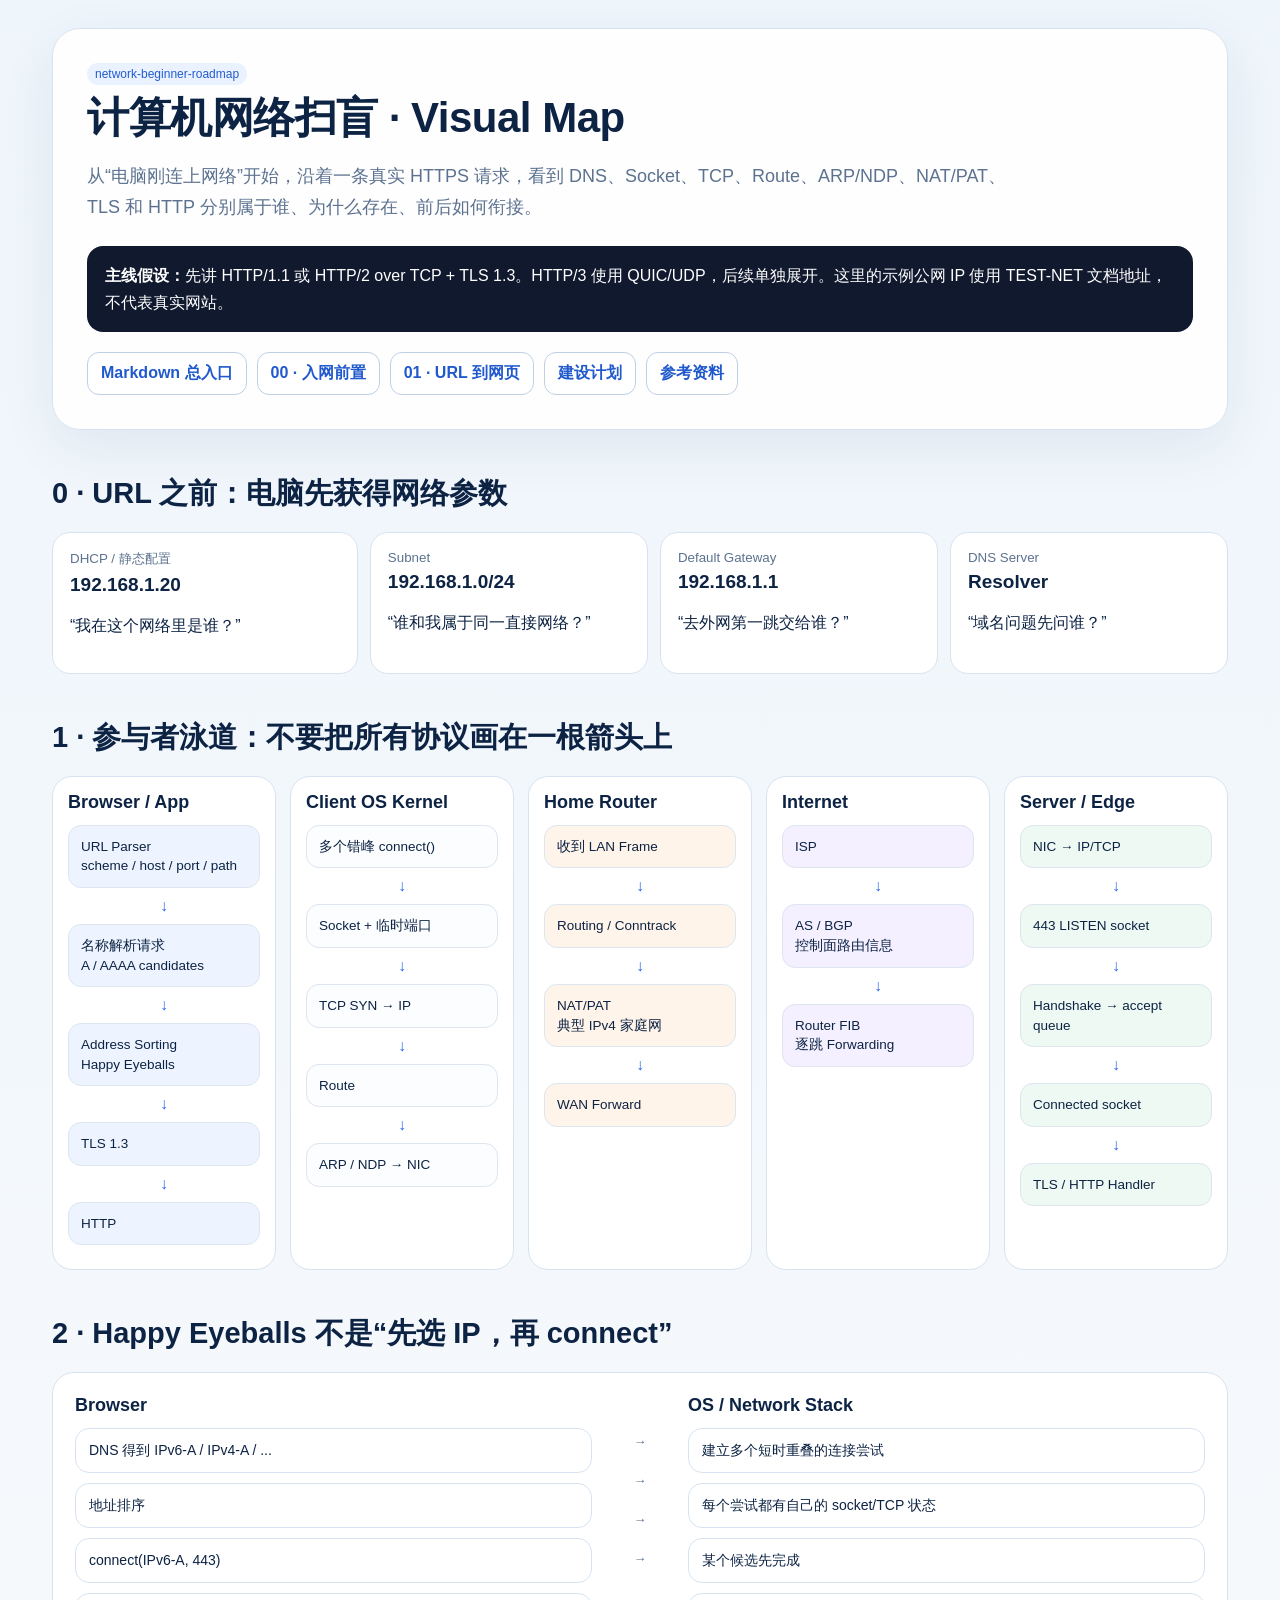
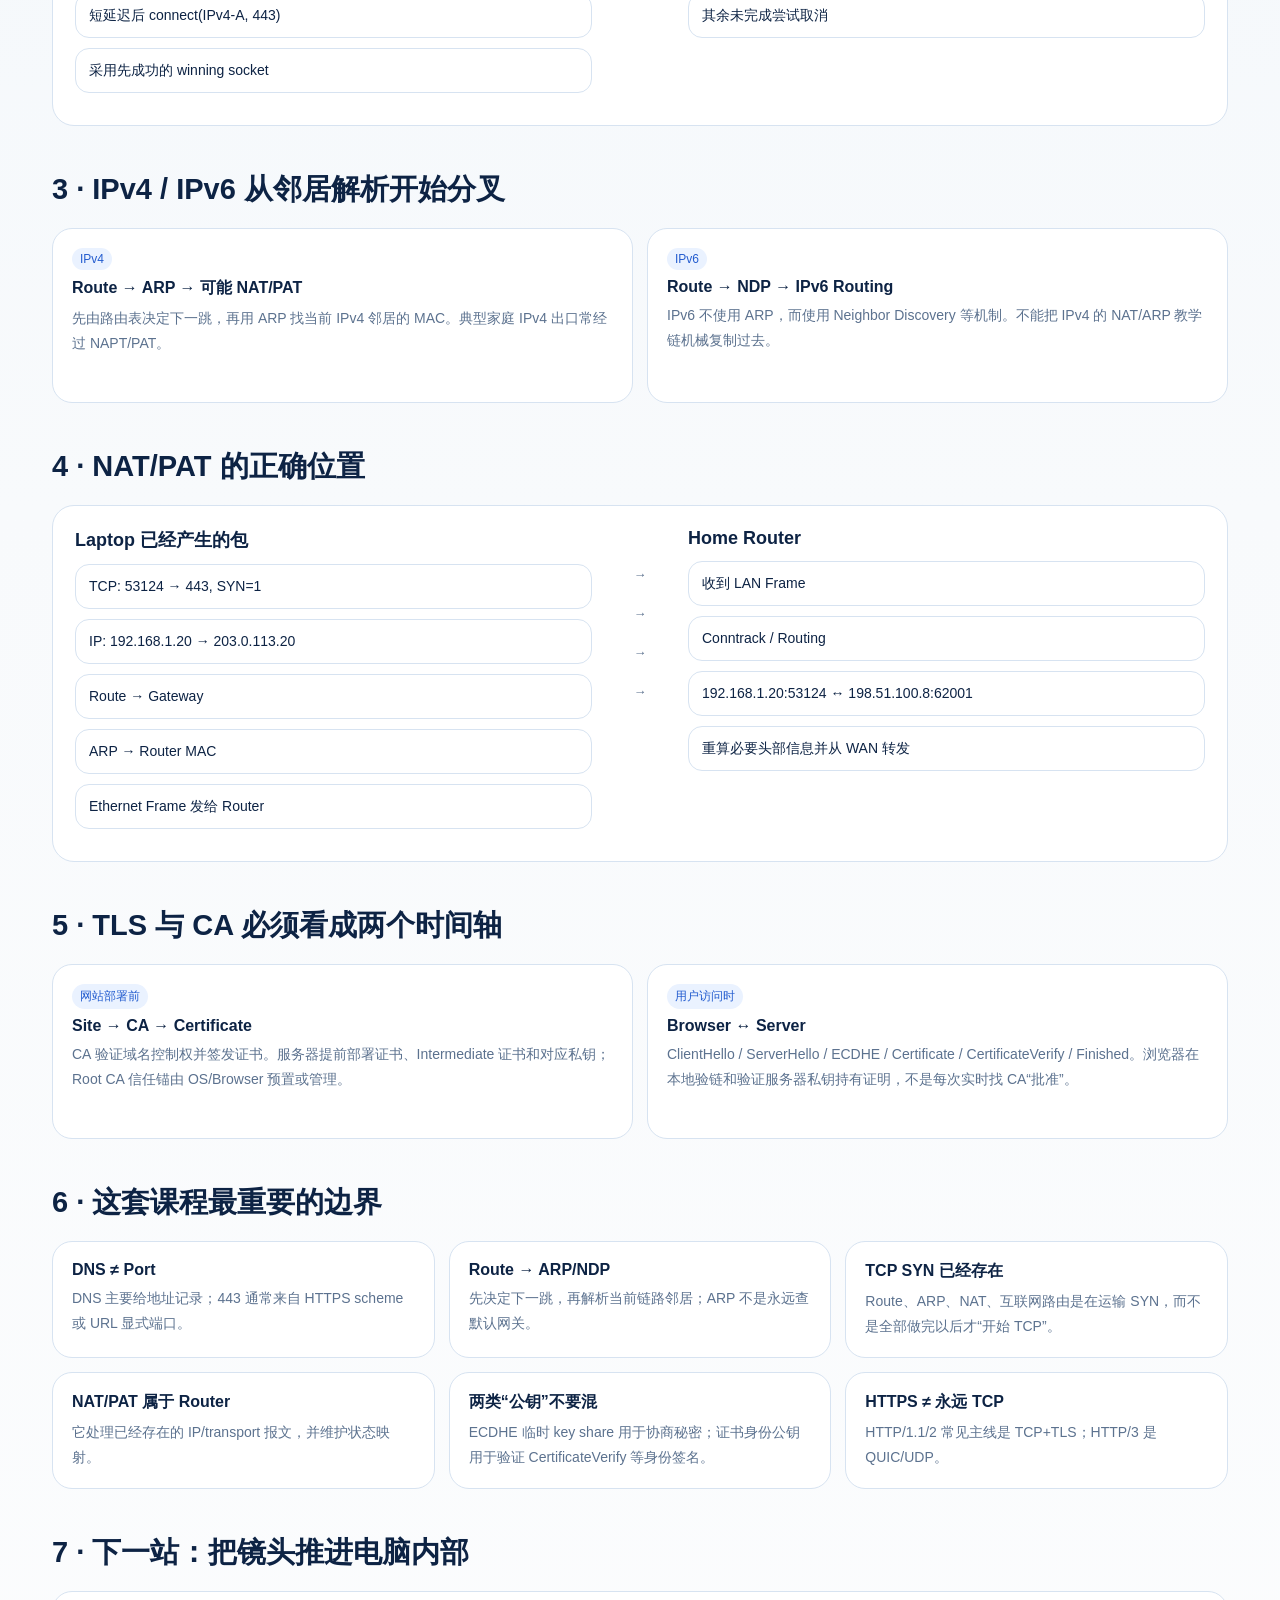
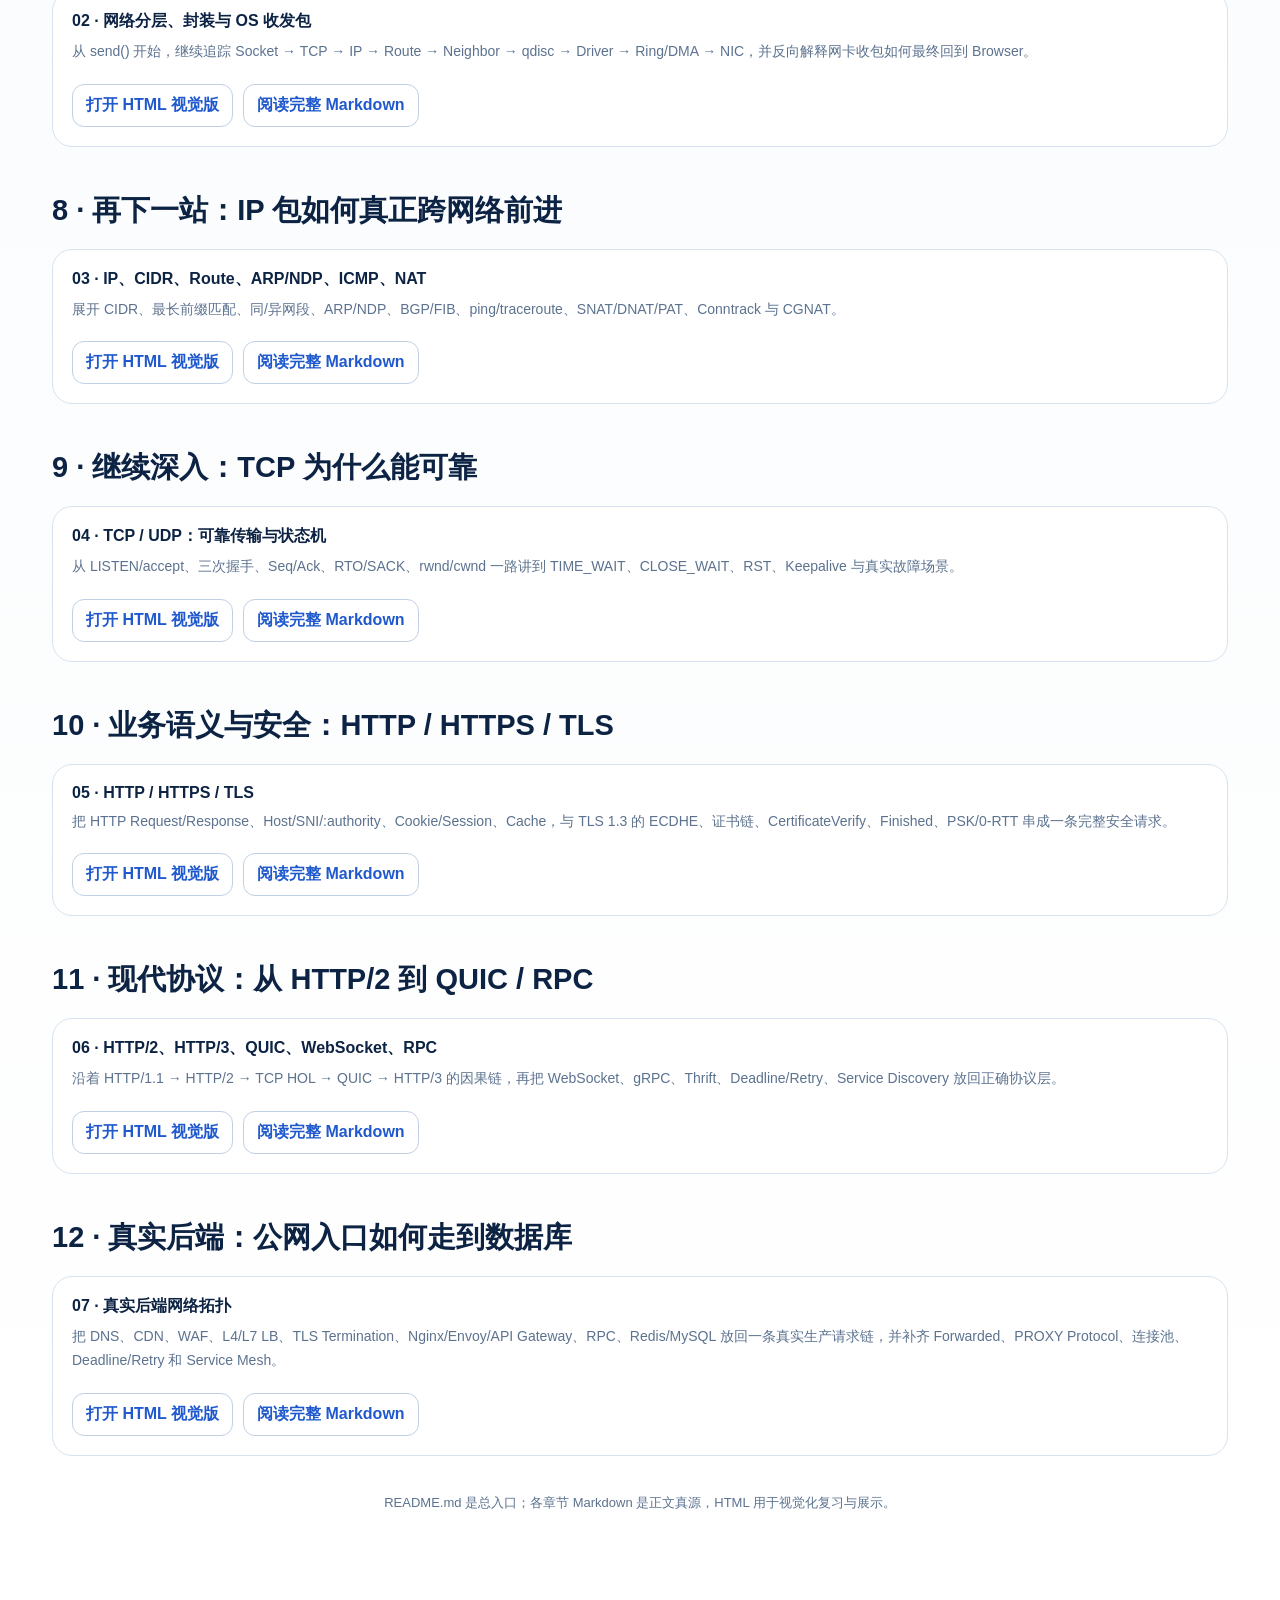
==== commit 284b4deb: "docs(network): link phase 7 visual chapter from index" ====
--- a/network/index.html
+++ b/network/index.html
@@ -185,6 +185,8 @@
 <div class="card"><b>05 · HTTP / HTTPS / TLS</b><p>把 HTTP Request/Response、Host/SNI/:authority、Cookie/Session、Cache，与 TLS 1.3 的 ECDHE、证书链、CertificateVerify、Finished、PSK/0-RTT 串成一条完整安全请求。</p><div class="nav"><a href="./05-http-https-tls.html">打开 HTML 视觉版</a><a href="./05-http-https-tls.md">阅读完整 Markdown</a></div></div>
 <h2>11 · 现代协议：从 HTTP/2 到 QUIC / RPC</h2>
 <div class="card"><b>06 · HTTP/2、HTTP/3、QUIC、WebSocket、RPC</b><p>沿着 HTTP/1.1 → HTTP/2 → TCP HOL → QUIC → HTTP/3 的因果链，再把 WebSocket、gRPC、Thrift、Deadline/Retry、Service Discovery 放回正确协议层。</p><div class="nav"><a href="./06-modern-protocols.html">打开 HTML 视觉版</a><a href="./06-modern-protocols.md">阅读完整 Markdown</a></div></div>
+<h2>12 · 真实后端：公网入口如何走到数据库</h2>
+<div class="card"><b>07 · 真实后端网络拓扑</b><p>把 DNS、CDN、WAF、L4/L7 LB、TLS Termination、Nginx/Envoy/API Gateway、RPC、Redis/MySQL 放回一条真实生产请求链，并补齐 Forwarded、PROXY Protocol、连接池、Deadline/Retry 和 Service Mesh。</p><div class="nav"><a href="./07-backend-network-topology.html">打开 HTML 视觉版</a><a href="./07-backend-network-topology.md">阅读完整 Markdown</a></div></div>
 <footer>README.md 是总入口；各章节 Markdown 是正文真源，HTML 用于视觉化复习与展示。</footer>
 </main>
 </body>
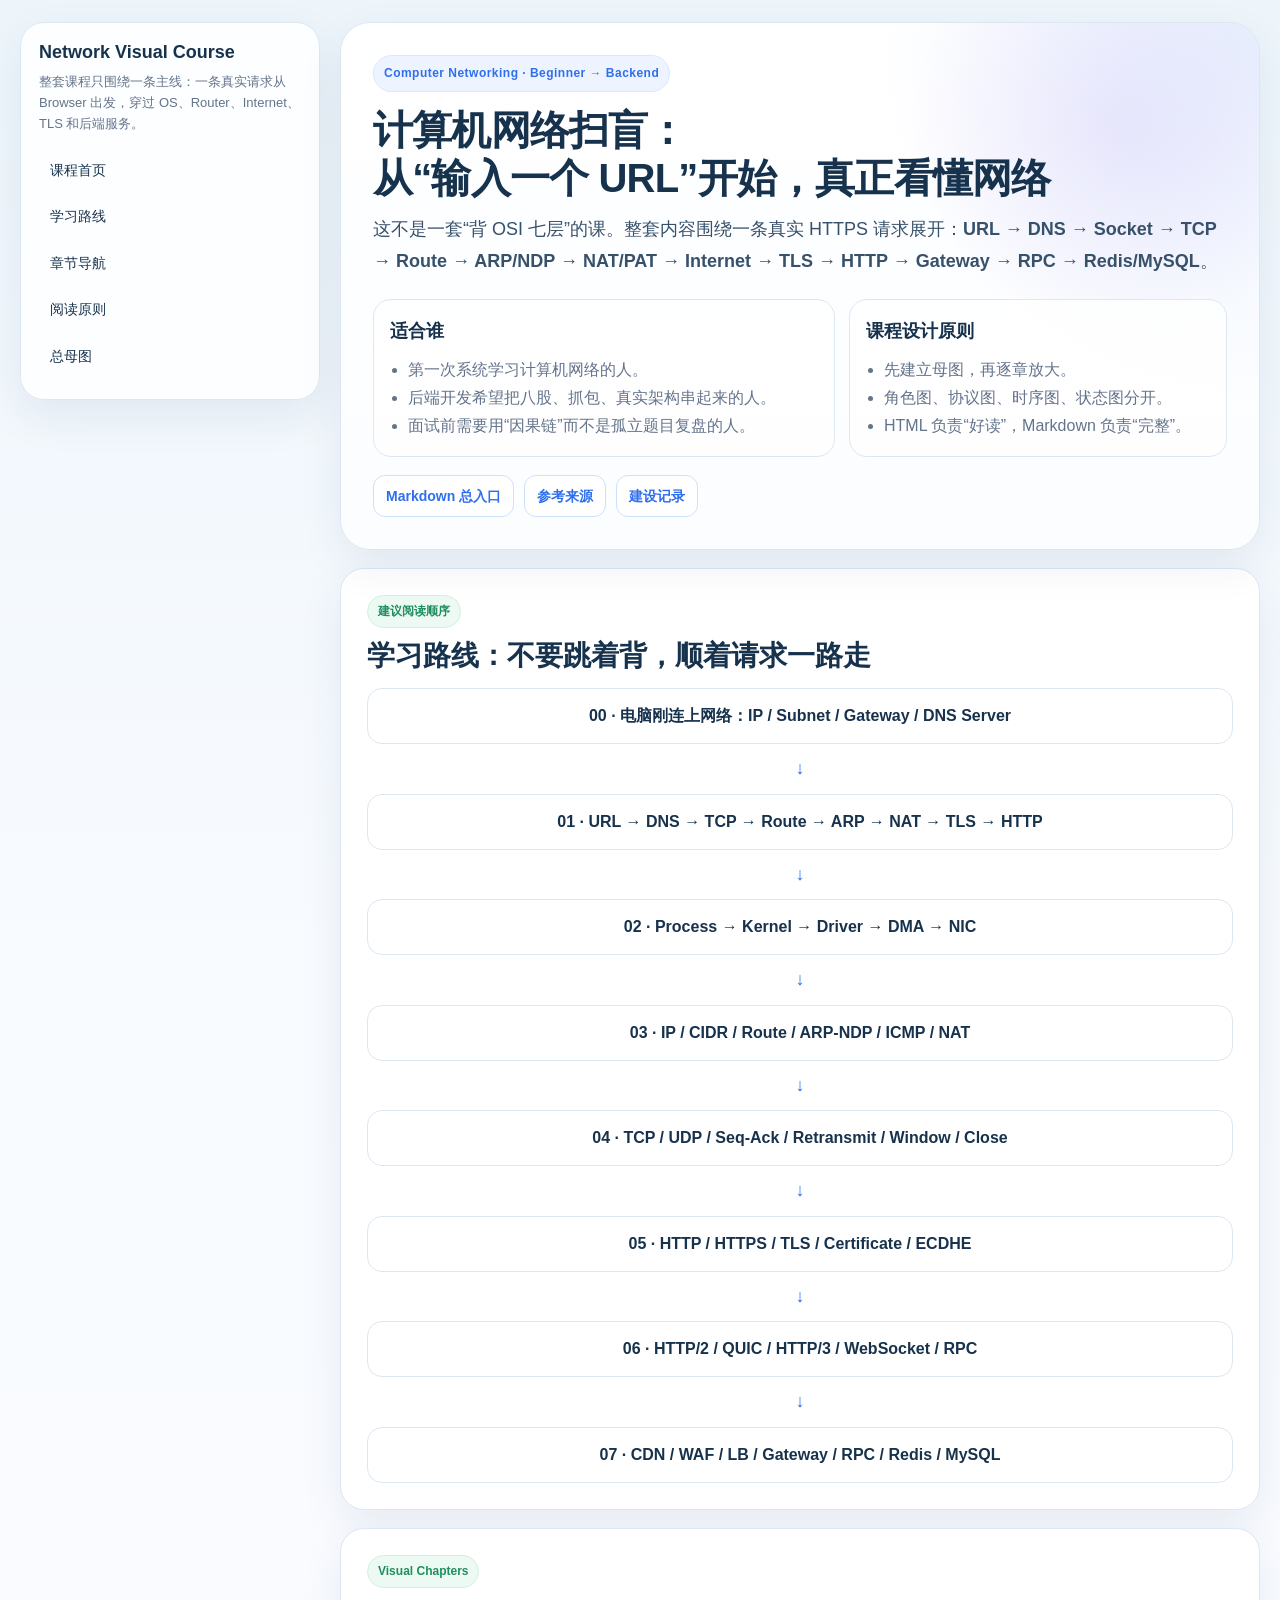
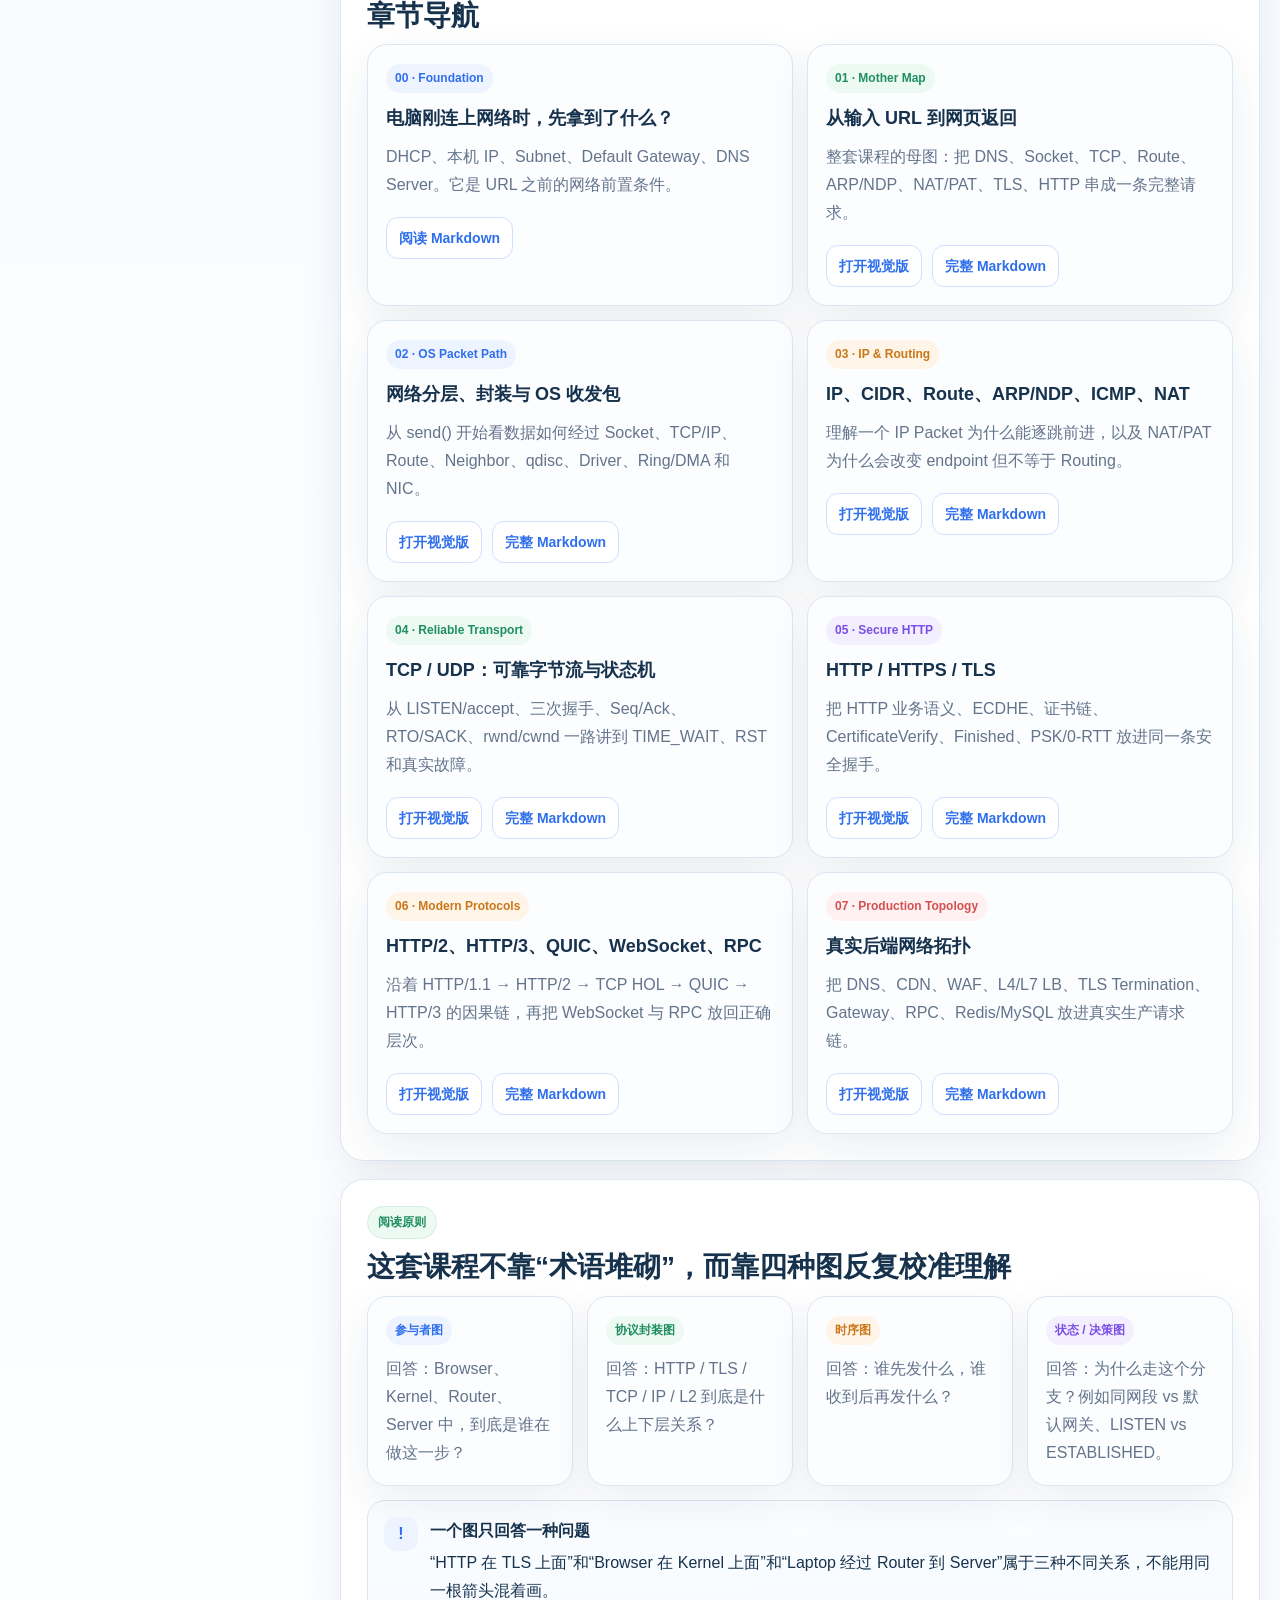
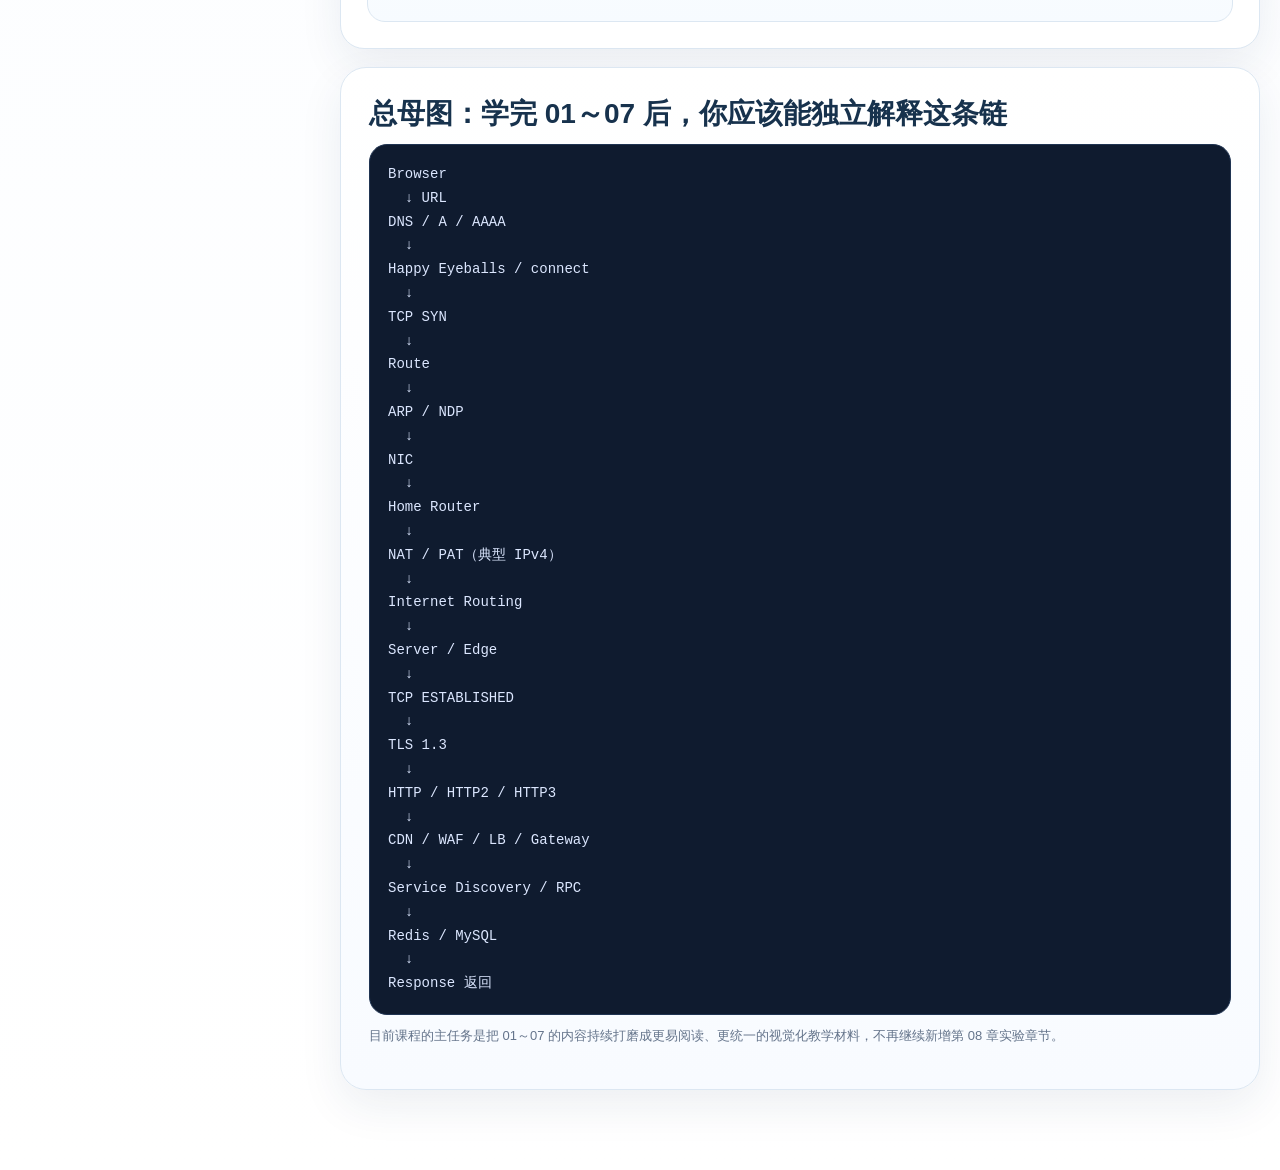
==== commit 71dde29d: "docs(network): redesign course landing page for unified visual reading" ====
--- a/network/index.html
+++ b/network/index.html
@@ -1,193 +1,185 @@
 <!doctype html>
 <html lang="zh-CN">
 <head>
-<meta charset="utf-8">
-<meta name="viewport" content="width=device-width,initial-scale=1">
-<title>计算机网络扫盲 · Visual Map</title>
-<style>
-:root{
-  --bg:#f4f8fc;--card:#fff;--ink:#0d2344;--muted:#5c728f;--line:#d7e3f1;
-  --blue:#2c67f2;--blueBg:#edf4ff;--green:#168b55;--greenBg:#edf9f2;
-  --orange:#c76414;--orangeBg:#fff4e9;--purple:#7148d8;--purpleBg:#f4f0ff;
-  --dark:#10192e
-}
-*{box-sizing:border-box}
-html{scroll-behavior:smooth}
-body{margin:0;background:linear-gradient(180deg,#eef5fb 0,#f8fafc 44%,#fff 100%);font-family:Inter,"Segoe UI","Microsoft YaHei",sans-serif;color:var(--ink)}
-main{max-width:1220px;margin:0 auto;padding:28px 22px 90px}
-.hero,.panel{background:rgba(255,255,255,.95);border:1px solid var(--line);border-radius:28px;box-shadow:0 18px 55px rgba(35,69,110,.08)}
-.hero{padding:34px}
-h1{font-size:42px;line-height:1.18;margin:0 0 12px;letter-spacing:-.5px}
-h2{font-size:29px;margin:44px 0 18px}
-h3{margin:0 0 12px;font-size:18px}
-p{line-height:1.75}
-.sub{font-size:18px;color:var(--muted);max-width:930px}
-.notice{margin-top:22px;padding:16px 18px;background:var(--dark);color:#fff;border-radius:16px;line-height:1.7}
-.nav{display:flex;gap:10px;flex-wrap:wrap;margin-top:20px}
-.nav a{display:inline-block;padding:10px 13px;border-radius:12px;border:1px solid #bfd0e4;background:#fff;color:#2059cd;text-decoration:none;font-weight:600}
-.pre{display:grid;grid-template-columns:1.1fr 1fr 1fr 1fr;gap:12px}
-.kpi{background:var(--card);border:1px solid var(--line);border-radius:18px;padding:17px}
-.kpi small{display:block;color:var(--muted);margin-bottom:6px}.kpi strong{font-size:19px}
-.flow{display:grid;grid-template-columns:repeat(5,minmax(0,1fr));gap:14px}
-.lane{border:1px solid var(--line);border-radius:20px;padding:15px;background:var(--card)}
-.step{padding:11px 12px;border-radius:13px;margin:9px 0;border:1px solid #dce5f0;background:#fbfdff;font-size:13.5px;line-height:1.45}
-.blue{background:var(--blueBg)}.green{background:var(--greenBg)}.orange{background:var(--orangeBg)}.purple{background:var(--purpleBg)}
-.arrow{text-align:center;color:var(--blue);font-weight:900}
-.grid{display:grid;grid-template-columns:repeat(3,minmax(0,1fr));gap:14px}
-.card{background:var(--card);border:1px solid var(--line);border-radius:20px;padding:19px}
-.card b{display:block;margin-bottom:7px}.card p{margin:0;color:var(--muted);font-size:14px}
-.timeline{display:grid;grid-template-columns:1fr 80px 1fr;align-items:start;gap:8px;background:var(--card);border:1px solid var(--line);border-radius:22px;padding:22px}
-.col .msg{border:1px solid var(--line);border-radius:14px;padding:11px 13px;margin:10px 0;background:#fff;font-size:14px;line-height:1.5}
-.mid{text-align:center;color:var(--muted);font-size:13px;padding-top:15px}.mid div{margin:24px 0}
-.branch{display:grid;grid-template-columns:1fr 1fr;gap:14px}.branch .card{min-height:175px}
-.tag{display:inline-block;font-size:12px;padding:4px 8px;border-radius:999px;background:#eaf2ff;color:#235ccf;margin-bottom:8px}
-footer{margin-top:38px;color:var(--muted);font-size:13px;text-align:center}
-@media(max-width:900px){.flow,.grid,.pre,.branch{grid-template-columns:1fr}.timeline{grid-template-columns:1fr}.mid{display:none}h1{font-size:32px}}
-</style>
+  <meta charset="utf-8">
+  <meta name="viewport" content="width=device-width,initial-scale=1">
+  <title>计算机网络扫盲 · Visual Course</title>
+  <link rel="stylesheet" href="./assets/course.css">
 </head>
 <body>
-<main>
-<section class="hero">
-  <div class="tag">network-beginner-roadmap</div>
-  <h1>计算机网络扫盲 · Visual Map</h1>
-  <p class="sub">从“电脑刚连上网络”开始，沿着一条真实 HTTPS 请求，看到 DNS、Socket、TCP、Route、ARP/NDP、NAT/PAT、TLS 和 HTTP 分别属于谁、为什么存在、前后如何衔接。</p>
-  <div class="notice"><b>主线假设：</b>先讲 HTTP/1.1 或 HTTP/2 over TCP + TLS 1.3。HTTP/3 使用 QUIC/UDP，后续单独展开。这里的示例公网 IP 使用 TEST-NET 文档地址，不代表真实网站。</div>
-  <div class="nav">
-    <a href="./README.md">Markdown 总入口</a>
-    <a href="./00-network-bootstrap.md">00 · 入网前置</a>
-    <a href="./01-url-to-webpage.md">01 · URL 到网页</a>
-    <a href="./PLAN.md">建设计划</a>
-    <a href="./SOURCES.md">参考资料</a>
-  </div>
-</section>
+<div class="page">
+  <aside class="toc">
+    <h2>Network Visual Course</h2>
+    <p>整套课程只围绕一条主线：一条真实请求从 Browser 出发，穿过 OS、Router、Internet、TLS 和后端服务。</p>
+    <a href="#hero">课程首页</a>
+    <a href="#route">学习路线</a>
+    <a href="#chapters">章节导航</a>
+    <a href="#principles">阅读原则</a>
+    <a href="#master">总母图</a>
+  </aside>
 
-<h2>0 · URL 之前：电脑先获得网络参数</h2>
-<div class="pre">
-  <div class="kpi"><small>DHCP / 静态配置</small><strong>192.168.1.20</strong><p>“我在这个网络里是谁？”</p></div>
-  <div class="kpi"><small>Subnet</small><strong>192.168.1.0/24</strong><p>“谁和我属于同一直接网络？”</p></div>
-  <div class="kpi"><small>Default Gateway</small><strong>192.168.1.1</strong><p>“去外网第一跳交给谁？”</p></div>
-  <div class="kpi"><small>DNS Server</small><strong>Resolver</strong><p>“域名问题先问谁？”</p></div>
+  <main class="content">
+    <section class="hero" id="hero">
+      <span class="badge">Computer Networking · Beginner → Backend</span>
+      <h1>计算机网络扫盲：<br>从“输入一个 URL”开始，真正看懂网络</h1>
+      <p class="lead">这不是一套“背 OSI 七层”的课。整套内容围绕一条真实 HTTPS 请求展开：<b>URL → DNS → Socket → TCP → Route → ARP/NDP → NAT/PAT → Internet → TLS → HTTP → Gateway → RPC → Redis/MySQL</b>。</p>
+      <div class="hero-grid">
+        <div class="mini-card">
+          <h3>适合谁</h3>
+          <ul>
+            <li>第一次系统学习计算机网络的人。</li>
+            <li>后端开发希望把八股、抓包、真实架构串起来的人。</li>
+            <li>面试前需要用“因果链”而不是孤立题目复盘的人。</li>
+          </ul>
+        </div>
+        <div class="mini-card">
+          <h3>课程设计原则</h3>
+          <ul>
+            <li>先建立母图，再逐章放大。</li>
+            <li>角色图、协议图、时序图、状态图分开。</li>
+            <li>HTML 负责“好读”，Markdown 负责“完整”。</li>
+          </ul>
+        </div>
+      </div>
+      <div class="top-links"><a href="./README.md">Markdown 总入口</a><a href="./SOURCES.md">参考来源</a><a href="./PLAN.md">建设记录</a></div>
+    </section>
+
+    <section class="section" id="route">
+      <span class="eyebrow">建议阅读顺序</span>
+      <h2>学习路线：不要跳着背，顺着请求一路走</h2>
+      <div class="flow">
+        <div class="step">00 · 电脑刚连上网络：IP / Subnet / Gateway / DNS Server</div>
+        <div class="arrow">↓</div>
+        <div class="step">01 · URL → DNS → TCP → Route → ARP → NAT → TLS → HTTP</div>
+        <div class="arrow">↓</div>
+        <div class="step">02 · Process → Kernel → Driver → DMA → NIC</div>
+        <div class="arrow">↓</div>
+        <div class="step">03 · IP / CIDR / Route / ARP-NDP / ICMP / NAT</div>
+        <div class="arrow">↓</div>
+        <div class="step">04 · TCP / UDP / Seq-Ack / Retransmit / Window / Close</div>
+        <div class="arrow">↓</div>
+        <div class="step">05 · HTTP / HTTPS / TLS / Certificate / ECDHE</div>
+        <div class="arrow">↓</div>
+        <div class="step">06 · HTTP/2 / QUIC / HTTP/3 / WebSocket / RPC</div>
+        <div class="arrow">↓</div>
+        <div class="step">07 · CDN / WAF / LB / Gateway / RPC / Redis / MySQL</div>
+      </div>
+    </section>
+
+    <section class="section" id="chapters">
+      <span class="eyebrow">Visual Chapters</span>
+      <h2>章节导航</h2>
+      <div class="grid-2">
+        <div class="grid-card">
+          <span class="tag blue">00 · Foundation</span>
+          <h3>电脑刚连上网络时，先拿到了什么？</h3>
+          <p>DHCP、本机 IP、Subnet、Default Gateway、DNS Server。它是 URL 之前的网络前置条件。</p>
+          <div class="top-links"><a href="./00-network-bootstrap.md">阅读 Markdown</a></div>
+        </div>
+
+        <div class="grid-card">
+          <span class="tag green">01 · Mother Map</span>
+          <h3>从输入 URL 到网页返回</h3>
+          <p>整套课程的母图：把 DNS、Socket、TCP、Route、ARP/NDP、NAT/PAT、TLS、HTTP 串成一条完整请求。</p>
+          <div class="top-links"><a href="./01-url-to-webpage.html">打开视觉版</a><a href="./01-url-to-webpage.md">完整 Markdown</a></div>
+        </div>
+
+        <div class="grid-card">
+          <span class="tag blue">02 · OS Packet Path</span>
+          <h3>网络分层、封装与 OS 收发包</h3>
+          <p>从 send() 开始看数据如何经过 Socket、TCP/IP、Route、Neighbor、qdisc、Driver、Ring/DMA 和 NIC。</p>
+          <div class="top-links"><a href="./02-network-model-and-packets.html">打开视觉版</a><a href="./02-network-model-and-packets.md">完整 Markdown</a></div>
+        </div>
+
+        <div class="grid-card">
+          <span class="tag orange">03 · IP & Routing</span>
+          <h3>IP、CIDR、Route、ARP/NDP、ICMP、NAT</h3>
+          <p>理解一个 IP Packet 为什么能逐跳前进，以及 NAT/PAT 为什么会改变 endpoint 但不等于 Routing。</p>
+          <div class="top-links"><a href="./03-ip-routing-arp-nat.html">打开视觉版</a><a href="./03-ip-routing-arp-nat.md">完整 Markdown</a></div>
+        </div>
+
+        <div class="grid-card">
+          <span class="tag green">04 · Reliable Transport</span>
+          <h3>TCP / UDP：可靠字节流与状态机</h3>
+          <p>从 LISTEN/accept、三次握手、Seq/Ack、RTO/SACK、rwnd/cwnd 一路讲到 TIME_WAIT、RST 和真实故障。</p>
+          <div class="top-links"><a href="./04-tcp-udp.html">打开视觉版</a><a href="./04-tcp-udp.md">完整 Markdown</a></div>
+        </div>
+
+        <div class="grid-card">
+          <span class="tag purple">05 · Secure HTTP</span>
+          <h3>HTTP / HTTPS / TLS</h3>
+          <p>把 HTTP 业务语义、ECDHE、证书链、CertificateVerify、Finished、PSK/0-RTT 放进同一条安全握手。</p>
+          <div class="top-links"><a href="./05-http-https-tls.html">打开视觉版</a><a href="./05-http-https-tls.md">完整 Markdown</a></div>
+        </div>
+
+        <div class="grid-card">
+          <span class="tag orange">06 · Modern Protocols</span>
+          <h3>HTTP/2、HTTP/3、QUIC、WebSocket、RPC</h3>
+          <p>沿着 HTTP/1.1 → HTTP/2 → TCP HOL → QUIC → HTTP/3 的因果链，再把 WebSocket 与 RPC 放回正确层次。</p>
+          <div class="top-links"><a href="./06-modern-protocols.html">打开视觉版</a><a href="./06-modern-protocols.md">完整 Markdown</a></div>
+        </div>
+
+        <div class="grid-card">
+          <span class="tag red">07 · Production Topology</span>
+          <h3>真实后端网络拓扑</h3>
+          <p>把 DNS、CDN、WAF、L4/L7 LB、TLS Termination、Gateway、RPC、Redis/MySQL 放进真实生产请求链。</p>
+          <div class="top-links"><a href="./07-backend-network-topology.html">打开视觉版</a><a href="./07-backend-network-topology.md">完整 Markdown</a></div>
+        </div>
+      </div>
+    </section>
+
+    <section class="section" id="principles">
+      <span class="eyebrow">阅读原则</span>
+      <h2>这套课程不靠“术语堆砌”，而靠四种图反复校准理解</h2>
+      <div class="grid-4">
+        <div class="grid-card"><span class="tag blue">参与者图</span><p>回答：Browser、Kernel、Router、Server 中，到底是谁在做这一步？</p></div>
+        <div class="grid-card"><span class="tag green">协议封装图</span><p>回答：HTTP / TLS / TCP / IP / L2 到底是什么上下层关系？</p></div>
+        <div class="grid-card"><span class="tag orange">时序图</span><p>回答：谁先发什么，谁收到后再发什么？</p></div>
+        <div class="grid-card"><span class="tag purple">状态 / 决策图</span><p>回答：为什么走这个分支？例如同网段 vs 默认网关、LISTEN vs ESTABLISHED。</p></div>
+      </div>
+      <div class="callout"><div class="icon">!</div><div><strong>一个图只回答一种问题</strong><div>“HTTP 在 TLS 上面”和“Browser 在 Kernel 上面”和“Laptop 经过 Router 到 Server”属于三种不同关系，不能用同一根箭头混着画。</div></div></div>
+    </section>
+
+    <section class="summary" id="master">
+      <h2>总母图：学完 01～07 后，你应该能独立解释这条链</h2>
+      <div class="codebox">Browser
+  ↓ URL
+DNS / A / AAAA
+  ↓
+Happy Eyeballs / connect
+  ↓
+TCP SYN
+  ↓
+Route
+  ↓
+ARP / NDP
+  ↓
+NIC
+  ↓
+Home Router
+  ↓
+NAT / PAT（典型 IPv4）
+  ↓
+Internet Routing
+  ↓
+Server / Edge
+  ↓
+TCP ESTABLISHED
+  ↓
+TLS 1.3
+  ↓
+HTTP / HTTP2 / HTTP3
+  ↓
+CDN / WAF / LB / Gateway
+  ↓
+Service Discovery / RPC
+  ↓
+Redis / MySQL
+  ↓
+Response 返回</div>
+      <p class="footer-note">目前课程的主任务是把 01～07 的内容持续打磨成更易阅读、更统一的视觉化教学材料，不再继续新增第 08 章实验章节。</p>
+    </section>
+  </main>
 </div>
-
-<h2>1 · 参与者泳道：不要把所有协议画在一根箭头上</h2>
-<div class="flow">
-  <div class="lane"><h3>Browser / App</h3>
-    <div class="step blue">URL Parser<br>scheme / host / port / path</div><div class="arrow">↓</div>
-    <div class="step blue">名称解析请求<br>A / AAAA candidates</div><div class="arrow">↓</div>
-    <div class="step blue">Address Sorting<br>Happy Eyeballs</div><div class="arrow">↓</div>
-    <div class="step blue">TLS 1.3</div><div class="arrow">↓</div>
-    <div class="step blue">HTTP</div>
-  </div>
-  <div class="lane"><h3>Client OS Kernel</h3>
-    <div class="step">多个错峰 connect()</div><div class="arrow">↓</div>
-    <div class="step">Socket + 临时端口</div><div class="arrow">↓</div>
-    <div class="step">TCP SYN → IP</div><div class="arrow">↓</div>
-    <div class="step">Route</div><div class="arrow">↓</div>
-    <div class="step">ARP / NDP → NIC</div>
-  </div>
-  <div class="lane"><h3>Home Router</h3>
-    <div class="step orange">收到 LAN Frame</div><div class="arrow">↓</div>
-    <div class="step orange">Routing / Conntrack</div><div class="arrow">↓</div>
-    <div class="step orange">NAT/PAT<br>典型 IPv4 家庭网</div><div class="arrow">↓</div>
-    <div class="step orange">WAN Forward</div>
-  </div>
-  <div class="lane"><h3>Internet</h3>
-    <div class="step purple">ISP</div><div class="arrow">↓</div>
-    <div class="step purple">AS / BGP<br>控制面路由信息</div><div class="arrow">↓</div>
-    <div class="step purple">Router FIB<br>逐跳 Forwarding</div>
-  </div>
-  <div class="lane"><h3>Server / Edge</h3>
-    <div class="step green">NIC → IP/TCP</div><div class="arrow">↓</div>
-    <div class="step green">443 LISTEN socket</div><div class="arrow">↓</div>
-    <div class="step green">Handshake → accept queue</div><div class="arrow">↓</div>
-    <div class="step green">Connected socket</div><div class="arrow">↓</div>
-    <div class="step green">TLS / HTTP Handler</div>
-  </div>
-</div>
-
-<h2>2 · Happy Eyeballs 不是“先选 IP，再 connect”</h2>
-<div class="timeline">
-  <div class="col">
-    <h3>Browser</h3>
-    <div class="msg blue">DNS 得到 IPv6-A / IPv4-A / ...</div>
-    <div class="msg blue">地址排序</div>
-    <div class="msg blue">connect(IPv6-A, 443)</div>
-    <div class="msg blue">短延迟后 connect(IPv4-A, 443)</div>
-    <div class="msg green">采用先成功的 winning socket</div>
-  </div>
-  <div class="mid"><div>→</div><div>→</div><div>→</div><div>→</div></div>
-  <div class="col">
-    <h3>OS / Network Stack</h3>
-    <div class="msg">建立多个短时重叠的连接尝试</div>
-    <div class="msg">每个尝试都有自己的 socket/TCP 状态</div>
-    <div class="msg">某个候选先完成</div>
-    <div class="msg">其余未完成尝试取消</div>
-  </div>
-</div>
-
-<h2>3 · IPv4 / IPv6 从邻居解析开始分叉</h2>
-<div class="branch">
-  <div class="card"><span class="tag">IPv4</span><b>Route → ARP → 可能 NAT/PAT</b><p>先由路由表决定下一跳，再用 ARP 找当前 IPv4 邻居的 MAC。典型家庭 IPv4 出口常经过 NAPT/PAT。</p></div>
-  <div class="card"><span class="tag">IPv6</span><b>Route → NDP → IPv6 Routing</b><p>IPv6 不使用 ARP，而使用 Neighbor Discovery 等机制。不能把 IPv4 的 NAT/ARP 教学链机械复制过去。</p></div>
-</div>
-
-<h2>4 · NAT/PAT 的正确位置</h2>
-<div class="timeline">
-  <div class="col">
-    <h3>Laptop 已经产生的包</h3>
-    <div class="msg">TCP: 53124 → 443, SYN=1</div>
-    <div class="msg">IP: 192.168.1.20 → 203.0.113.20</div>
-    <div class="msg">Route → Gateway</div>
-    <div class="msg">ARP → Router MAC</div>
-    <div class="msg">Ethernet Frame 发给 Router</div>
-  </div>
-  <div class="mid"><div>→</div><div>→</div><div>→</div><div>→</div></div>
-  <div class="col">
-    <h3>Home Router</h3>
-    <div class="msg orange">收到 LAN Frame</div>
-    <div class="msg orange">Conntrack / Routing</div>
-    <div class="msg orange">192.168.1.20:53124 ↔ 198.51.100.8:62001</div>
-    <div class="msg orange">重算必要头部信息并从 WAN 转发</div>
-  </div>
-</div>
-
-<h2>5 · TLS 与 CA 必须看成两个时间轴</h2>
-<div class="branch">
-  <div class="card">
-    <span class="tag">网站部署前</span>
-    <b>Site → CA → Certificate</b>
-    <p>CA 验证域名控制权并签发证书。服务器提前部署证书、Intermediate 证书和对应私钥；Root CA 信任锚由 OS/Browser 预置或管理。</p>
-  </div>
-  <div class="card">
-    <span class="tag">用户访问时</span>
-    <b>Browser ↔ Server</b>
-    <p>ClientHello / ServerHello / ECDHE / Certificate / CertificateVerify / Finished。浏览器在本地验链和验证服务器私钥持有证明，不是每次实时找 CA“批准”。</p>
-  </div>
-</div>
-
-<h2>6 · 这套课程最重要的边界</h2>
-<div class="grid">
-  <div class="card"><b>DNS ≠ Port</b><p>DNS 主要给地址记录；443 通常来自 HTTPS scheme 或 URL 显式端口。</p></div>
-  <div class="card"><b>Route → ARP/NDP</b><p>先决定下一跳，再解析当前链路邻居；ARP 不是永远查默认网关。</p></div>
-  <div class="card"><b>TCP SYN 已经存在</b><p>Route、ARP、NAT、互联网路由是在运输 SYN，而不是全部做完以后才“开始 TCP”。</p></div>
-  <div class="card"><b>NAT/PAT 属于 Router</b><p>它处理已经存在的 IP/transport 报文，并维护状态映射。</p></div>
-  <div class="card"><b>两类“公钥”不要混</b><p>ECDHE 临时 key share 用于协商秘密；证书身份公钥用于验证 CertificateVerify 等身份签名。</p></div>
-  <div class="card"><b>HTTPS ≠ 永远 TCP</b><p>HTTP/1.1/2 常见主线是 TCP+TLS；HTTP/3 是 QUIC/UDP。</p></div>
-</div>
-
-<h2>7 · 下一站：把镜头推进电脑内部</h2>
-<div class="card"><b>02 · 网络分层、封装与 OS 收发包</b><p>从 send() 开始，继续追踪 Socket → TCP → IP → Route → Neighbor → qdisc → Driver → Ring/DMA → NIC，并反向解释网卡收包如何最终回到 Browser。</p><div class="nav"><a href="./02-network-model-and-packets.html">打开 HTML 视觉版</a><a href="./02-network-model-and-packets.md">阅读完整 Markdown</a></div></div>
-<h2>8 · 再下一站：IP 包如何真正跨网络前进</h2>
-<div class="card"><b>03 · IP、CIDR、Route、ARP/NDP、ICMP、NAT</b><p>展开 CIDR、最长前缀匹配、同/异网段、ARP/NDP、BGP/FIB、ping/traceroute、SNAT/DNAT/PAT、Conntrack 与 CGNAT。</p><div class="nav"><a href="./03-ip-routing-arp-nat.html">打开 HTML 视觉版</a><a href="./03-ip-routing-arp-nat.md">阅读完整 Markdown</a></div></div>
-<h2>9 · 继续深入：TCP 为什么能可靠</h2>
-<div class="card"><b>04 · TCP / UDP：可靠传输与状态机</b><p>从 LISTEN/accept、三次握手、Seq/Ack、RTO/SACK、rwnd/cwnd 一路讲到 TIME_WAIT、CLOSE_WAIT、RST、Keepalive 与真实故障场景。</p><div class="nav"><a href="./04-tcp-udp.html">打开 HTML 视觉版</a><a href="./04-tcp-udp.md">阅读完整 Markdown</a></div></div>
-<h2>10 · 业务语义与安全：HTTP / HTTPS / TLS</h2>
-<div class="card"><b>05 · HTTP / HTTPS / TLS</b><p>把 HTTP Request/Response、Host/SNI/:authority、Cookie/Session、Cache，与 TLS 1.3 的 ECDHE、证书链、CertificateVerify、Finished、PSK/0-RTT 串成一条完整安全请求。</p><div class="nav"><a href="./05-http-https-tls.html">打开 HTML 视觉版</a><a href="./05-http-https-tls.md">阅读完整 Markdown</a></div></div>
-<h2>11 · 现代协议：从 HTTP/2 到 QUIC / RPC</h2>
-<div class="card"><b>06 · HTTP/2、HTTP/3、QUIC、WebSocket、RPC</b><p>沿着 HTTP/1.1 → HTTP/2 → TCP HOL → QUIC → HTTP/3 的因果链，再把 WebSocket、gRPC、Thrift、Deadline/Retry、Service Discovery 放回正确协议层。</p><div class="nav"><a href="./06-modern-protocols.html">打开 HTML 视觉版</a><a href="./06-modern-protocols.md">阅读完整 Markdown</a></div></div>
-<h2>12 · 真实后端：公网入口如何走到数据库</h2>
-<div class="card"><b>07 · 真实后端网络拓扑</b><p>把 DNS、CDN、WAF、L4/L7 LB、TLS Termination、Nginx/Envoy/API Gateway、RPC、Redis/MySQL 放回一条真实生产请求链，并补齐 Forwarded、PROXY Protocol、连接池、Deadline/Retry 和 Service Mesh。</p><div class="nav"><a href="./07-backend-network-topology.html">打开 HTML 视觉版</a><a href="./07-backend-network-topology.md">阅读完整 Markdown</a></div></div>
-<footer>README.md 是总入口；各章节 Markdown 是正文真源，HTML 用于视觉化复习与展示。</footer>
-</main>
 </body>
 </html>
--- a/network/assets/course.css
+++ b/network/assets/course.css
@@ -0,0 +1,231 @@
+:root{
+  --bg:#f6f9fc;
+  --panel:#ffffff;
+  --panel-2:#fbfdff;
+  --text:#17324d;
+  --muted:#64748b;
+  --line:#dce7f2;
+  --blue:#2f6fed;
+  --blue-bg:#eef4ff;
+  --green:#1f8f5f;
+  --green-bg:#edf9f3;
+  --orange:#c97719;
+  --orange-bg:#fff4e8;
+  --purple:#7a4ee6;
+  --purple-bg:#f4efff;
+  --red:#d15252;
+  --red-bg:#fff1f1;
+  --dark:#0f1b2f;
+  --shadow:0 16px 44px rgba(25,56,95,.08);
+  --radius:22px;
+}
+*{box-sizing:border-box}
+html{scroll-behavior:smooth}
+body{
+  margin:0;
+  background:linear-gradient(180deg,#edf5fb 0%,#f8fbff 22%,#fff 100%);
+  color:var(--text);
+  font-family:Inter,"Segoe UI","PingFang SC","Microsoft YaHei",sans-serif;
+  line-height:1.75;
+}
+.page{
+  width:min(1240px,calc(100% - 32px));
+  margin:22px auto 80px;
+  display:grid;
+  grid-template-columns:300px minmax(0,1fr);
+  gap:20px;
+  align-items:start;
+}
+.toc{
+  position:sticky;
+  top:18px;
+  background:rgba(255,255,255,.86);
+  backdrop-filter:blur(10px);
+  border:1px solid var(--line);
+  border-radius:24px;
+  padding:18px;
+  box-shadow:var(--shadow);
+  max-height:calc(100vh - 40px);
+  overflow:auto;
+}
+.toc h2{margin:0 0 8px;font-size:18px}
+.toc p{color:var(--muted);margin:0 0 14px;font-size:13px;line-height:1.6}
+.toc a{
+  display:block;
+  padding:8px 10px;
+  margin:4px 0;
+  border-radius:12px;
+  text-decoration:none;
+  color:var(--text);
+  font-size:14px;
+  border:1px solid transparent;
+}
+.toc a:hover{background:var(--blue-bg);border-color:#cfe0ff;color:var(--blue)}
+.content{display:flex;flex-direction:column;gap:18px}
+.hero,.section,.summary,.grid-card{
+  background:var(--panel);
+  border:1px solid var(--line);
+  box-shadow:var(--shadow);
+}
+.hero{
+  border-radius:30px;
+  padding:32px;
+  overflow:hidden;
+  position:relative;
+  background:
+    radial-gradient(circle at right top,rgba(47,111,237,.10),transparent 36%),
+    radial-gradient(circle at 85% 20%,rgba(122,78,230,.10),transparent 24%),
+    linear-gradient(180deg,#fff,#fbfdff);
+}
+.badge{
+  display:inline-block;
+  font-size:12px;
+  font-weight:700;
+  letter-spacing:.04em;
+  color:var(--blue);
+  background:var(--blue-bg);
+  border:1px solid #d9e7ff;
+  padding:7px 10px;
+  border-radius:999px;
+}
+h1{font-size:40px;line-height:1.2;margin:14px 0 12px;letter-spacing:-.02em}
+h2{font-size:28px;line-height:1.3}
+h3{font-size:18px}
+.lead{font-size:18px;color:#38516b;max-width:920px;margin:0}
+.hero-grid,.grid-2,.grid-3,.grid-4{display:grid;gap:14px}
+.hero-grid{grid-template-columns:1.1fr .9fr;margin-top:22px}
+.grid-2{grid-template-columns:repeat(2,minmax(0,1fr))}
+.grid-3{grid-template-columns:repeat(3,minmax(0,1fr))}
+.grid-4{grid-template-columns:repeat(4,minmax(0,1fr))}
+.mini-card,.grid-card{
+  border-radius:18px;
+  padding:16px;
+}
+.grid-card{border-radius:20px;padding:18px;background:var(--panel-2)}
+.mini-card{border:1px solid var(--line);background:rgba(255,255,255,.82)}
+.mini-card h3,.grid-card h3,.grid-card h4{margin:0 0 8px}
+.mini-card ul{margin:0;padding-left:18px;color:var(--muted)}
+.grid-card p{margin:0;color:var(--muted)}
+.section{border-radius:24px;padding:26px}
+.section h2{margin:0 0 10px}
+.section .intro{margin:0 0 18px;color:var(--muted)}
+.eyebrow{
+  display:inline-block;
+  margin-bottom:10px;
+  padding:5px 10px;
+  border-radius:999px;
+  font-size:12px;
+  font-weight:700;
+  color:var(--green);
+  background:var(--green-bg);
+  border:1px solid #d4efdf;
+}
+.tag{
+  display:inline-block;
+  font-size:12px;
+  font-weight:700;
+  padding:4px 9px;
+  border-radius:999px;
+  margin-bottom:10px;
+}
+.blue{background:var(--blue-bg);color:var(--blue)}
+.green{background:var(--green-bg);color:var(--green)}
+.orange{background:var(--orange-bg);color:var(--orange)}
+.purple{background:var(--purple-bg);color:var(--purple)}
+.red{background:var(--red-bg);color:var(--red)}
+.flow{display:flex;flex-direction:column;gap:9px;margin:14px 0 0}
+.step{
+  padding:13px 15px;
+  border:1px solid var(--line);
+  border-radius:15px;
+  background:#fff;
+  text-align:center;
+  font-weight:700;
+}
+.arrow{color:var(--blue);text-align:center;font-weight:900;font-size:18px}
+.codebox{
+  border-radius:18px;
+  background:var(--dark);
+  color:#dce7ff;
+  padding:18px;
+  overflow:auto;
+  border:1px solid #203452;
+  font-family:ui-monospace,SFMono-Regular,Menlo,Consolas,monospace;
+  font-size:14px;
+  line-height:1.7;
+  white-space:pre-wrap;
+}
+.callout{
+  display:flex;
+  gap:12px;
+  align-items:flex-start;
+  border-radius:18px;
+  padding:16px;
+  border:1px solid var(--line);
+  background:linear-gradient(180deg,#fbfdff,#f7fbff);
+  margin-top:14px;
+}
+.callout strong{display:block;margin-bottom:4px}
+.callout .icon{
+  width:34px;height:34px;border-radius:12px;display:grid;place-items:center;
+  font-weight:800;flex:0 0 34px;background:var(--blue-bg);color:var(--blue);
+}
+table{
+  width:100%;
+  border-collapse:collapse;
+  border-radius:18px;
+  overflow:hidden;
+  border:1px solid var(--line);
+  background:#fff;
+}
+th,td{padding:13px 14px;border-bottom:1px solid var(--line);text-align:left;vertical-align:top}
+th{background:#f4f8fc;font-size:14px}
+.summary{
+  border-radius:26px;
+  padding:28px;
+  background:linear-gradient(180deg,#fff,#f8fbff);
+}
+.summary h2{margin:0 0 12px}
+.checklist{margin:0;padding-left:20px}
+.checklist li{margin:7px 0}
+.pill-list{display:flex;flex-wrap:wrap;gap:10px;margin-top:12px}
+.pill{padding:8px 12px;border:1px solid var(--line);border-radius:999px;background:#fff;font-size:14px}
+.top-links{display:flex;gap:10px;flex-wrap:wrap;margin-top:18px}
+.top-links a{
+  text-decoration:none;
+  color:var(--blue);
+  border:1px solid #cfe0ff;
+  background:#fff;
+  border-radius:12px;
+  padding:8px 12px;
+  font-weight:700;
+  font-size:14px;
+}
+.footer-note{color:var(--muted);font-size:13px;margin-top:10px}
+.timeline{
+  display:grid;
+  grid-template-columns:1fr 76px 1fr;
+  gap:10px;
+}
+.lane{
+  border:1px solid var(--line);
+  border-radius:20px;
+  background:#fff;
+  padding:16px;
+}
+.msg{padding:11px 12px;border-radius:12px;border:1px solid #dce5f0;margin:9px 0;line-height:1.5}
+.mid{text-align:center;color:var(--blue);font-weight:800;padding-top:36px}
+.mid div{margin:30px 0}
+.kicker{font-weight:800;color:var(--blue);font-size:13px}
+code{font-family:ui-monospace,SFMono-Regular,Menlo,Consolas,monospace}
+@media (max-width:1080px){
+  .page{grid-template-columns:1fr}
+  .toc{position:relative;top:auto;max-height:none}
+}
+@media (max-width:760px){
+  h1{font-size:30px}
+  .hero-grid,.grid-2,.grid-3,.grid-4,.timeline{grid-template-columns:1fr}
+  .mid{display:none}
+  .section{padding:20px}
+  .hero{padding:24px}
+}
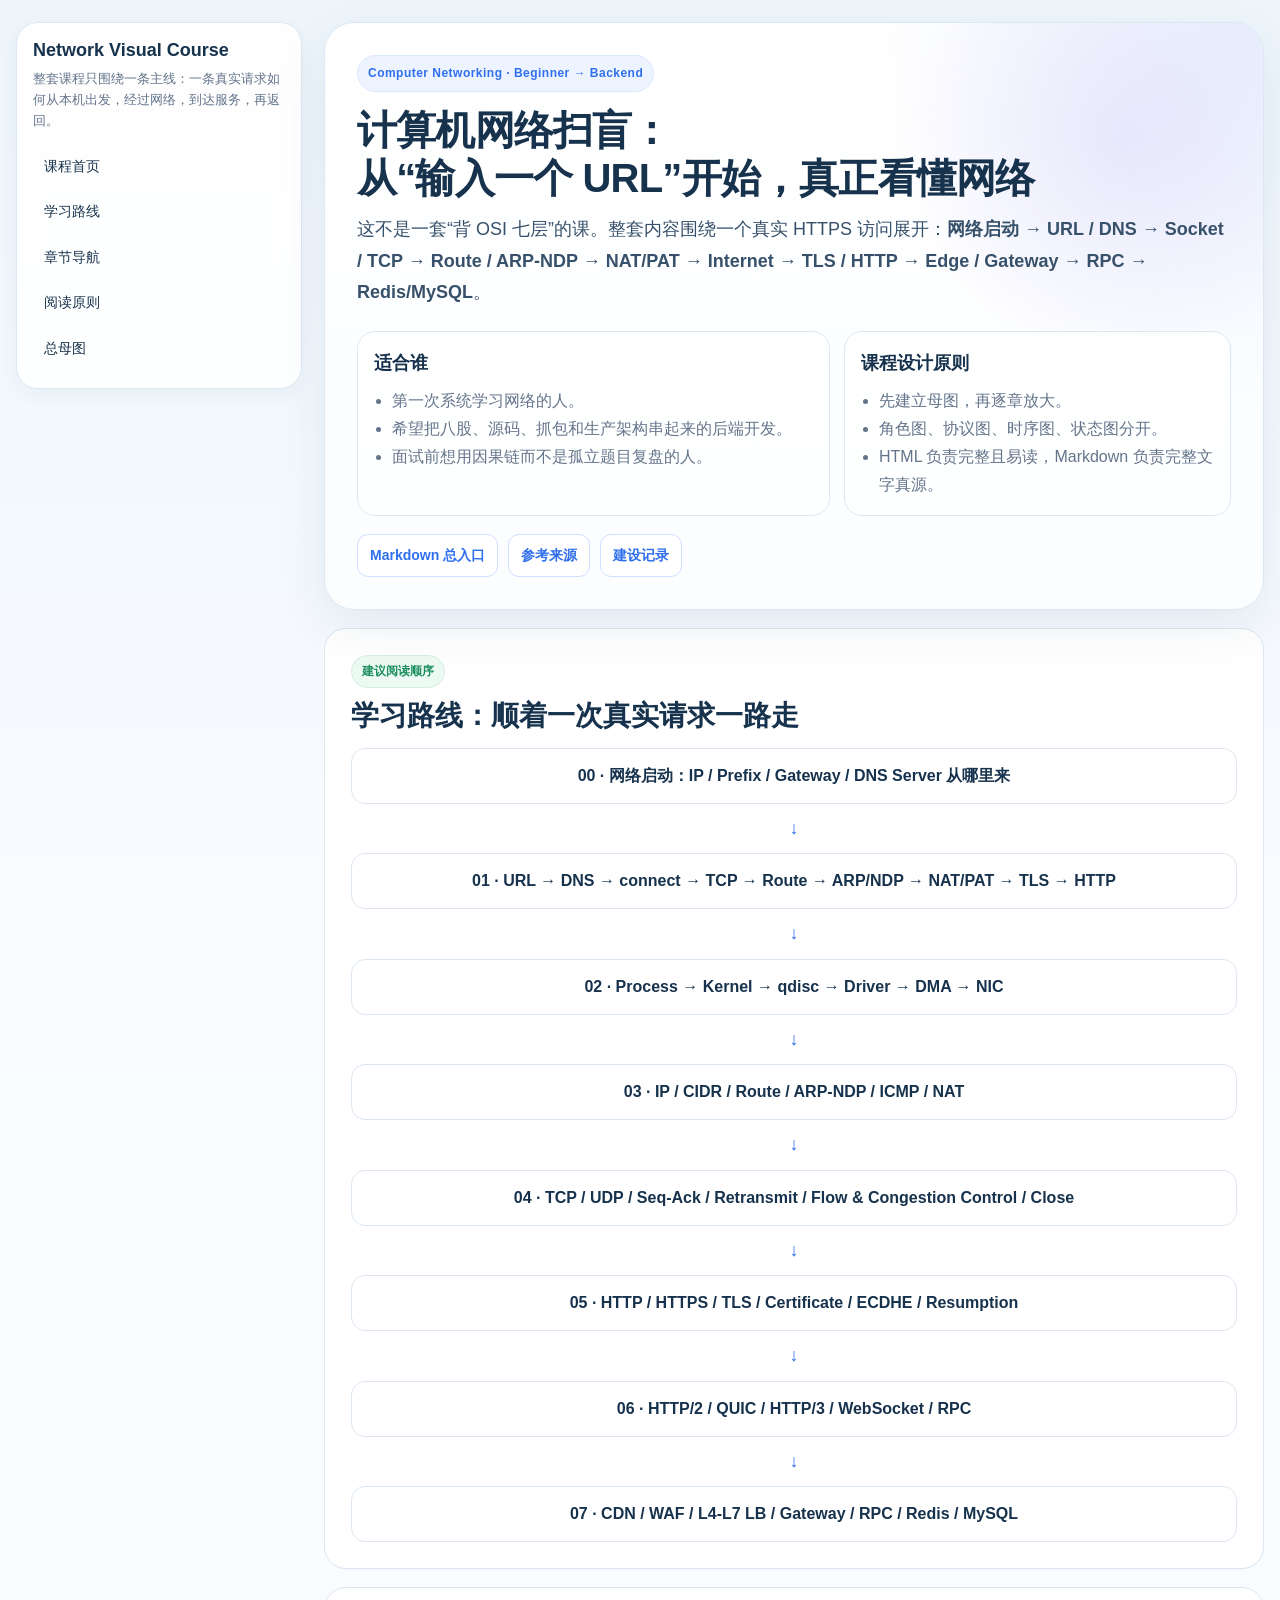
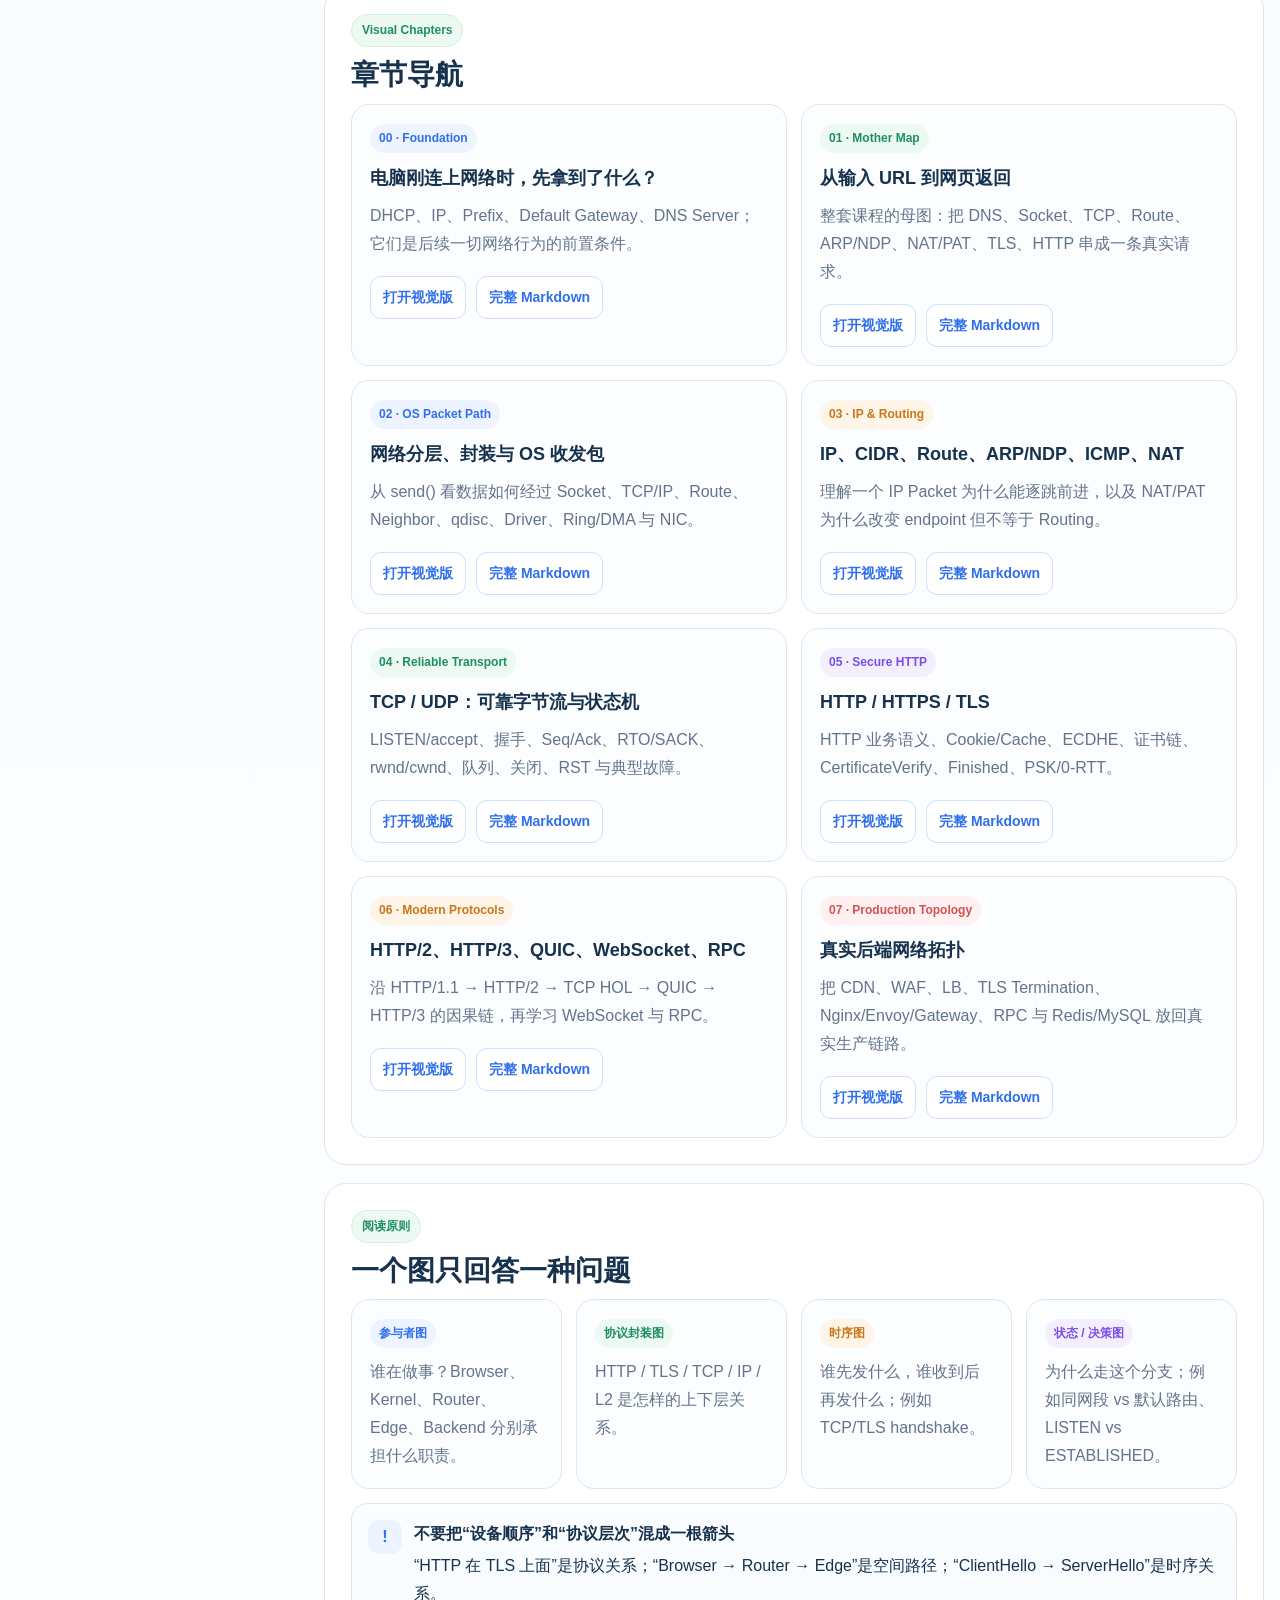
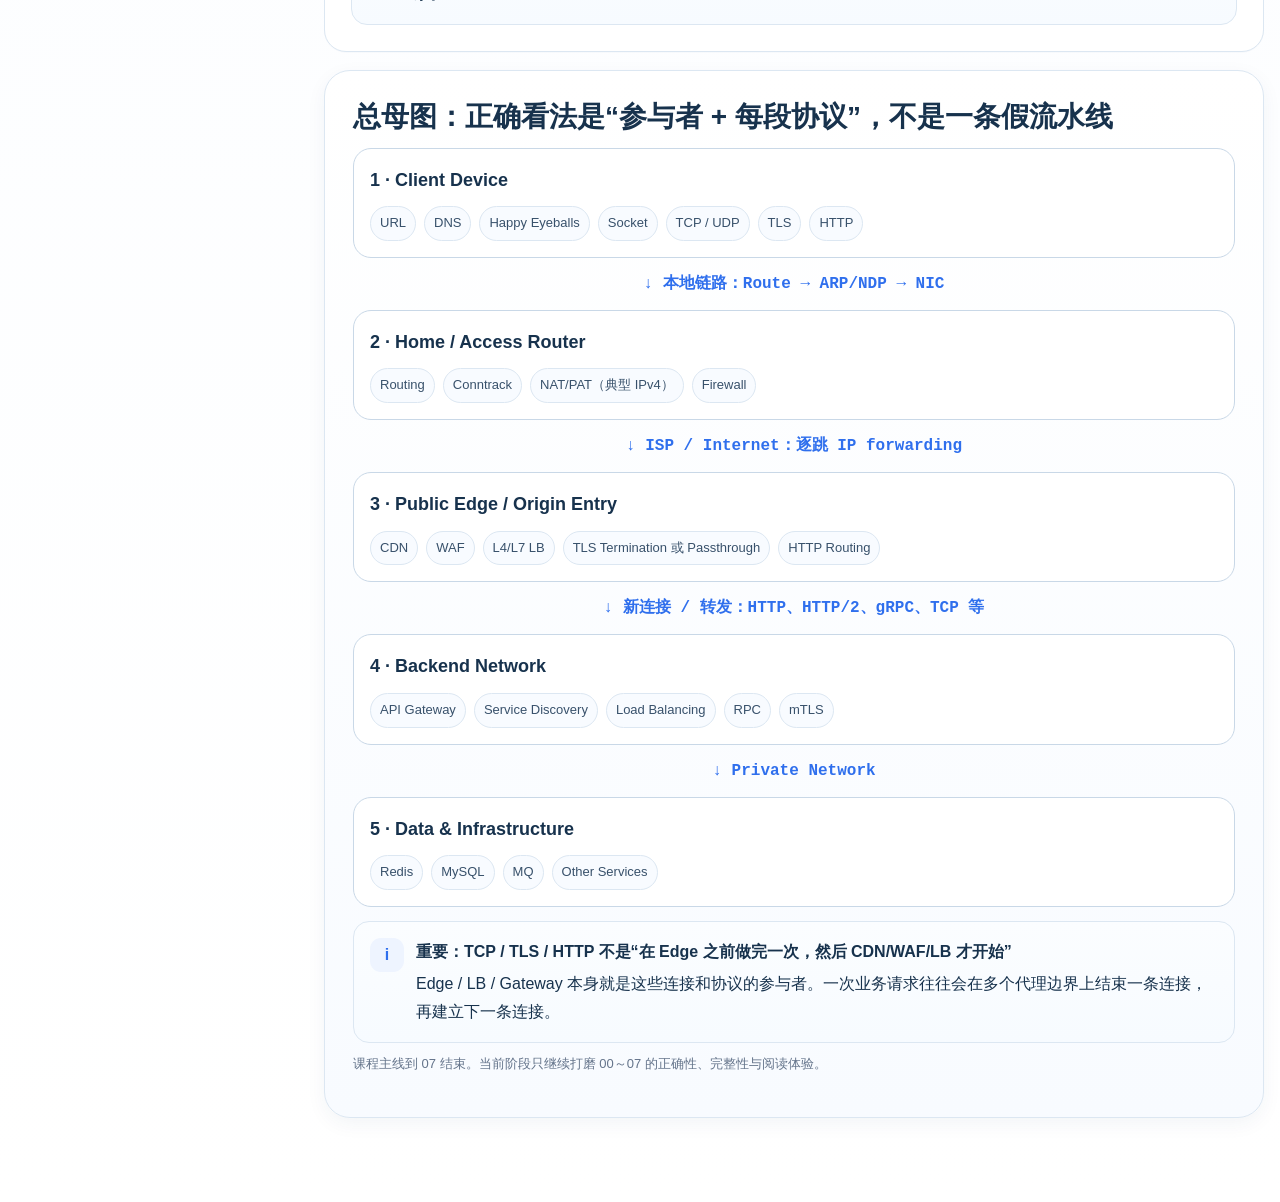
==== commit 5072011c: "docs(network): fix course master topology and add chapter 00 visual entry" ====
--- a/network/index.html
+++ b/network/index.html
@@ -10,7 +10,7 @@
 <div class="page">
   <aside class="toc">
     <h2>Network Visual Course</h2>
-    <p>整套课程只围绕一条主线：一条真实请求从 Browser 出发，穿过 OS、Router、Internet、TLS 和后端服务。</p>
+    <p>整套课程只围绕一条主线：一条真实请求如何从本机出发，经过网络，到达服务，再返回。</p>
     <a href="#hero">课程首页</a>
     <a href="#route">学习路线</a>
     <a href="#chapters">章节导航</a>
@@ -22,14 +22,14 @@
     <section class="hero" id="hero">
       <span class="badge">Computer Networking · Beginner → Backend</span>
       <h1>计算机网络扫盲：<br>从“输入一个 URL”开始，真正看懂网络</h1>
-      <p class="lead">这不是一套“背 OSI 七层”的课。整套内容围绕一条真实 HTTPS 请求展开：<b>URL → DNS → Socket → TCP → Route → ARP/NDP → NAT/PAT → Internet → TLS → HTTP → Gateway → RPC → Redis/MySQL</b>。</p>
+      <p class="lead">这不是一套“背 OSI 七层”的课。整套内容围绕一个真实 HTTPS 访问展开：<b>网络启动 → URL / DNS → Socket / TCP → Route / ARP-NDP → NAT/PAT → Internet → TLS / HTTP → Edge / Gateway → RPC → Redis/MySQL</b>。</p>
       <div class="hero-grid">
         <div class="mini-card">
           <h3>适合谁</h3>
           <ul>
-            <li>第一次系统学习计算机网络的人。</li>
-            <li>后端开发希望把八股、抓包、真实架构串起来的人。</li>
-            <li>面试前需要用“因果链”而不是孤立题目复盘的人。</li>
+            <li>第一次系统学习网络的人。</li>
+            <li>希望把八股、源码、抓包和生产架构串起来的后端开发。</li>
+            <li>面试前想用因果链而不是孤立题目复盘的人。</li>
           </ul>
         </div>
         <div class="mini-card">
@@ -37,7 +37,7 @@
           <ul>
             <li>先建立母图，再逐章放大。</li>
             <li>角色图、协议图、时序图、状态图分开。</li>
-            <li>HTML 负责“好读”，Markdown 负责“完整”。</li>
+            <li>HTML 负责完整且易读，Markdown 负责完整文字真源。</li>
           </ul>
         </div>
       </div>
@@ -46,23 +46,23 @@
 
     <section class="section" id="route">
       <span class="eyebrow">建议阅读顺序</span>
-      <h2>学习路线：不要跳着背，顺着请求一路走</h2>
+      <h2>学习路线：顺着一次真实请求一路走</h2>
       <div class="flow">
-        <div class="step">00 · 电脑刚连上网络：IP / Subnet / Gateway / DNS Server</div>
+        <div class="step">00 · 网络启动：IP / Prefix / Gateway / DNS Server 从哪里来</div>
         <div class="arrow">↓</div>
-        <div class="step">01 · URL → DNS → TCP → Route → ARP → NAT → TLS → HTTP</div>
+        <div class="step">01 · URL → DNS → connect → TCP → Route → ARP/NDP → NAT/PAT → TLS → HTTP</div>
         <div class="arrow">↓</div>
-        <div class="step">02 · Process → Kernel → Driver → DMA → NIC</div>
+        <div class="step">02 · Process → Kernel → qdisc → Driver → DMA → NIC</div>
         <div class="arrow">↓</div>
         <div class="step">03 · IP / CIDR / Route / ARP-NDP / ICMP / NAT</div>
         <div class="arrow">↓</div>
-        <div class="step">04 · TCP / UDP / Seq-Ack / Retransmit / Window / Close</div>
+        <div class="step">04 · TCP / UDP / Seq-Ack / Retransmit / Flow & Congestion Control / Close</div>
         <div class="arrow">↓</div>
-        <div class="step">05 · HTTP / HTTPS / TLS / Certificate / ECDHE</div>
+        <div class="step">05 · HTTP / HTTPS / TLS / Certificate / ECDHE / Resumption</div>
         <div class="arrow">↓</div>
         <div class="step">06 · HTTP/2 / QUIC / HTTP/3 / WebSocket / RPC</div>
         <div class="arrow">↓</div>
-        <div class="step">07 · CDN / WAF / LB / Gateway / RPC / Redis / MySQL</div>
+        <div class="step">07 · CDN / WAF / L4-L7 LB / Gateway / RPC / Redis / MySQL</div>
       </div>
     </section>
 
@@ -73,56 +73,49 @@
         <div class="grid-card">
           <span class="tag blue">00 · Foundation</span>
           <h3>电脑刚连上网络时，先拿到了什么？</h3>
-          <p>DHCP、本机 IP、Subnet、Default Gateway、DNS Server。它是 URL 之前的网络前置条件。</p>
-          <div class="top-links"><a href="./00-network-bootstrap.md">阅读 Markdown</a></div>
+          <p>DHCP、IP、Prefix、Default Gateway、DNS Server；它们是后续一切网络行为的前置条件。</p>
+          <div class="top-links"><a href="./00-network-bootstrap.html">打开视觉版</a><a href="./00-network-bootstrap.md">完整 Markdown</a></div>
         </div>
-
         <div class="grid-card">
           <span class="tag green">01 · Mother Map</span>
           <h3>从输入 URL 到网页返回</h3>
-          <p>整套课程的母图：把 DNS、Socket、TCP、Route、ARP/NDP、NAT/PAT、TLS、HTTP 串成一条完整请求。</p>
+          <p>整套课程的母图：把 DNS、Socket、TCP、Route、ARP/NDP、NAT/PAT、TLS、HTTP 串成一条真实请求。</p>
           <div class="top-links"><a href="./01-url-to-webpage.html">打开视觉版</a><a href="./01-url-to-webpage.md">完整 Markdown</a></div>
         </div>
-
         <div class="grid-card">
           <span class="tag blue">02 · OS Packet Path</span>
           <h3>网络分层、封装与 OS 收发包</h3>
-          <p>从 send() 开始看数据如何经过 Socket、TCP/IP、Route、Neighbor、qdisc、Driver、Ring/DMA 和 NIC。</p>
+          <p>从 send() 看数据如何经过 Socket、TCP/IP、Route、Neighbor、qdisc、Driver、Ring/DMA 与 NIC。</p>
           <div class="top-links"><a href="./02-network-model-and-packets.html">打开视觉版</a><a href="./02-network-model-and-packets.md">完整 Markdown</a></div>
         </div>
-
         <div class="grid-card">
           <span class="tag orange">03 · IP & Routing</span>
           <h3>IP、CIDR、Route、ARP/NDP、ICMP、NAT</h3>
-          <p>理解一个 IP Packet 为什么能逐跳前进，以及 NAT/PAT 为什么会改变 endpoint 但不等于 Routing。</p>
+          <p>理解一个 IP Packet 为什么能逐跳前进，以及 NAT/PAT 为什么改变 endpoint 但不等于 Routing。</p>
           <div class="top-links"><a href="./03-ip-routing-arp-nat.html">打开视觉版</a><a href="./03-ip-routing-arp-nat.md">完整 Markdown</a></div>
         </div>
-
         <div class="grid-card">
           <span class="tag green">04 · Reliable Transport</span>
           <h3>TCP / UDP：可靠字节流与状态机</h3>
-          <p>从 LISTEN/accept、三次握手、Seq/Ack、RTO/SACK、rwnd/cwnd 一路讲到 TIME_WAIT、RST 和真实故障。</p>
+          <p>LISTEN/accept、握手、Seq/Ack、RTO/SACK、rwnd/cwnd、队列、关闭、RST 与典型故障。</p>
           <div class="top-links"><a href="./04-tcp-udp.html">打开视觉版</a><a href="./04-tcp-udp.md">完整 Markdown</a></div>
         </div>
-
         <div class="grid-card">
           <span class="tag purple">05 · Secure HTTP</span>
           <h3>HTTP / HTTPS / TLS</h3>
-          <p>把 HTTP 业务语义、ECDHE、证书链、CertificateVerify、Finished、PSK/0-RTT 放进同一条安全握手。</p>
+          <p>HTTP 业务语义、Cookie/Cache、ECDHE、证书链、CertificateVerify、Finished、PSK/0-RTT。</p>
           <div class="top-links"><a href="./05-http-https-tls.html">打开视觉版</a><a href="./05-http-https-tls.md">完整 Markdown</a></div>
         </div>
-
         <div class="grid-card">
           <span class="tag orange">06 · Modern Protocols</span>
           <h3>HTTP/2、HTTP/3、QUIC、WebSocket、RPC</h3>
-          <p>沿着 HTTP/1.1 → HTTP/2 → TCP HOL → QUIC → HTTP/3 的因果链，再把 WebSocket 与 RPC 放回正确层次。</p>
+          <p>沿 HTTP/1.1 → HTTP/2 → TCP HOL → QUIC → HTTP/3 的因果链，再学习 WebSocket 与 RPC。</p>
           <div class="top-links"><a href="./06-modern-protocols.html">打开视觉版</a><a href="./06-modern-protocols.md">完整 Markdown</a></div>
         </div>
-
         <div class="grid-card">
           <span class="tag red">07 · Production Topology</span>
           <h3>真实后端网络拓扑</h3>
-          <p>把 DNS、CDN、WAF、L4/L7 LB、TLS Termination、Gateway、RPC、Redis/MySQL 放进真实生产请求链。</p>
+          <p>把 CDN、WAF、LB、TLS Termination、Nginx/Envoy/Gateway、RPC 与 Redis/MySQL 放回真实生产链路。</p>
           <div class="top-links"><a href="./07-backend-network-topology.html">打开视觉版</a><a href="./07-backend-network-topology.md">完整 Markdown</a></div>
         </div>
       </div>
@@ -130,54 +123,47 @@
 
     <section class="section" id="principles">
       <span class="eyebrow">阅读原则</span>
-      <h2>这套课程不靠“术语堆砌”，而靠四种图反复校准理解</h2>
+      <h2>一个图只回答一种问题</h2>
       <div class="grid-4">
-        <div class="grid-card"><span class="tag blue">参与者图</span><p>回答：Browser、Kernel、Router、Server 中，到底是谁在做这一步？</p></div>
-        <div class="grid-card"><span class="tag green">协议封装图</span><p>回答：HTTP / TLS / TCP / IP / L2 到底是什么上下层关系？</p></div>
-        <div class="grid-card"><span class="tag orange">时序图</span><p>回答：谁先发什么，谁收到后再发什么？</p></div>
-        <div class="grid-card"><span class="tag purple">状态 / 决策图</span><p>回答：为什么走这个分支？例如同网段 vs 默认网关、LISTEN vs ESTABLISHED。</p></div>
+        <div class="grid-card"><span class="tag blue">参与者图</span><p>谁在做事？Browser、Kernel、Router、Edge、Backend 分别承担什么职责。</p></div>
+        <div class="grid-card"><span class="tag green">协议封装图</span><p>HTTP / TLS / TCP / IP / L2 是怎样的上下层关系。</p></div>
+        <div class="grid-card"><span class="tag orange">时序图</span><p>谁先发什么，谁收到后再发什么；例如 TCP/TLS handshake。</p></div>
+        <div class="grid-card"><span class="tag purple">状态 / 决策图</span><p>为什么走这个分支；例如同网段 vs 默认路由、LISTEN vs ESTABLISHED。</p></div>
       </div>
-      <div class="callout"><div class="icon">!</div><div><strong>一个图只回答一种问题</strong><div>“HTTP 在 TLS 上面”和“Browser 在 Kernel 上面”和“Laptop 经过 Router 到 Server”属于三种不同关系，不能用同一根箭头混着画。</div></div></div>
+      <div class="callout"><div class="icon">!</div><div><strong>不要把“设备顺序”和“协议层次”混成一根箭头</strong><div>“HTTP 在 TLS 上面”是协议关系；“Browser → Router → Edge”是空间路径；“ClientHello → ServerHello”是时序关系。</div></div></div>
     </section>
 
     <section class="summary" id="master">
-      <h2>总母图：学完 01～07 后，你应该能独立解释这条链</h2>
-      <div class="codebox">Browser
-  ↓ URL
-DNS / A / AAAA
-  ↓
-Happy Eyeballs / connect
-  ↓
-TCP SYN
-  ↓
-Route
-  ↓
-ARP / NDP
-  ↓
-NIC
-  ↓
-Home Router
-  ↓
-NAT / PAT（典型 IPv4）
-  ↓
-Internet Routing
-  ↓
-Server / Edge
-  ↓
-TCP ESTABLISHED
-  ↓
-TLS 1.3
-  ↓
-HTTP / HTTP2 / HTTP3
-  ↓
-CDN / WAF / LB / Gateway
-  ↓
-Service Discovery / RPC
-  ↓
-Redis / MySQL
-  ↓
-Response 返回</div>
-      <p class="footer-note">目前课程的主任务是把 01～07 的内容持续打磨成更易阅读、更统一的视觉化教学材料，不再继续新增第 08 章实验章节。</p>
+      <h2>总母图：正确看法是“参与者 + 每段协议”，不是一条假流水线</h2>
+      <div class="architecture">
+        <div class="arch-node">
+          <h3>1 · Client Device</h3>
+          <div class="arch-capabilities"><span>URL</span><span>DNS</span><span>Happy Eyeballs</span><span>Socket</span><span>TCP / UDP</span><span>TLS</span><span>HTTP</span></div>
+        </div>
+        <div class="arch-link">↓ 本地链路：Route → ARP/NDP → NIC</div>
+        <div class="arch-node">
+          <h3>2 · Home / Access Router</h3>
+          <div class="arch-capabilities"><span>Routing</span><span>Conntrack</span><span>NAT/PAT（典型 IPv4）</span><span>Firewall</span></div>
+        </div>
+        <div class="arch-link">↓ ISP / Internet：逐跳 IP forwarding</div>
+        <div class="arch-node">
+          <h3>3 · Public Edge / Origin Entry</h3>
+          <div class="arch-capabilities"><span>CDN</span><span>WAF</span><span>L4/L7 LB</span><span>TLS Termination 或 Passthrough</span><span>HTTP Routing</span></div>
+        </div>
+        <div class="arch-link">↓ 新连接 / 转发：HTTP、HTTP/2、gRPC、TCP 等</div>
+        <div class="arch-node">
+          <h3>4 · Backend Network</h3>
+          <div class="arch-capabilities"><span>API Gateway</span><span>Service Discovery</span><span>Load Balancing</span><span>RPC</span><span>mTLS</span></div>
+        </div>
+        <div class="arch-link">↓ Private Network</div>
+        <div class="arch-node">
+          <h3>5 · Data & Infrastructure</h3>
+          <div class="arch-capabilities"><span>Redis</span><span>MySQL</span><span>MQ</span><span>Other Services</span></div>
+        </div>
+      </div>
+
+      <div class="callout"><div class="icon">i</div><div><strong>重要：TCP / TLS / HTTP 不是“在 Edge 之前做完一次，然后 CDN/WAF/LB 才开始”</strong><div>Edge / LB / Gateway 本身就是这些连接和协议的参与者。一次业务请求往往会在多个代理边界上结束一条连接，再建立下一条连接。</div></div></div>
+      <p class="footer-note">课程主线到 07 结束。当前阶段只继续打磨 00～07 的正确性、完整性与阅读体验。</p>
     </section>
   </main>
 </div>
--- a/network/assets/course.css
+++ b/network/assets/course.css
@@ -5,6 +5,7 @@
   --text:#17324d;
   --muted:#64748b;
   --line:#dce7f2;
+  --line-strong:#c9d8e7;
   --blue:#2f6fed;
   --blue-bg:#eef4ff;
   --green:#1f8f5f;
@@ -16,45 +17,45 @@
   --red:#d15252;
   --red-bg:#fff1f1;
   --dark:#0f1b2f;
-  --shadow:0 16px 44px rgba(25,56,95,.08);
-  --radius:22px;
+  --shadow-hero:0 18px 50px rgba(25,56,95,.08);
+  --shadow-soft:0 6px 20px rgba(25,56,95,.05);
 }
 *{box-sizing:border-box}
 html{scroll-behavior:smooth}
 body{
   margin:0;
-  background:linear-gradient(180deg,#edf5fb 0%,#f8fbff 22%,#fff 100%);
+  background:linear-gradient(180deg,#edf5fb 0%,#f8fbff 20%,#fff 100%);
   color:var(--text);
   font-family:Inter,"Segoe UI","PingFang SC","Microsoft YaHei",sans-serif;
   line-height:1.75;
 }
 .page{
-  width:min(1240px,calc(100% - 32px));
-  margin:22px auto 80px;
+  width:min(1260px,calc(100% - 32px));
+  margin:22px auto 84px;
   display:grid;
-  grid-template-columns:300px minmax(0,1fr);
-  gap:20px;
+  grid-template-columns:286px minmax(0,1fr);
+  gap:22px;
   align-items:start;
 }
 .toc{
   position:sticky;
   top:18px;
-  background:rgba(255,255,255,.86);
+  background:rgba(255,255,255,.9);
   backdrop-filter:blur(10px);
   border:1px solid var(--line);
-  border-radius:24px;
-  padding:18px;
-  box-shadow:var(--shadow);
+  border-radius:22px;
+  padding:16px;
+  box-shadow:var(--shadow-soft);
   max-height:calc(100vh - 40px);
   overflow:auto;
 }
-.toc h2{margin:0 0 8px;font-size:18px}
-.toc p{color:var(--muted);margin:0 0 14px;font-size:13px;line-height:1.6}
+.toc h2{margin:0 0 7px;font-size:18px}
+.toc p{color:var(--muted);margin:0 0 13px;font-size:13px;line-height:1.6}
 .toc a{
   display:block;
   padding:8px 10px;
-  margin:4px 0;
-  border-radius:12px;
+  margin:3px 0;
+  border-radius:10px;
   text-decoration:none;
   color:var(--text);
   font-size:14px;
@@ -62,20 +63,31 @@
 }
 .toc a:hover{background:var(--blue-bg);border-color:#cfe0ff;color:var(--blue)}
 .content{display:flex;flex-direction:column;gap:18px}
-.hero,.section,.summary,.grid-card{
+.hero,.section,.summary{
   background:var(--panel);
   border:1px solid var(--line);
-  box-shadow:var(--shadow);
 }
 .hero{
   border-radius:30px;
   padding:32px;
   overflow:hidden;
   position:relative;
+  box-shadow:var(--shadow-hero);
   background:
     radial-gradient(circle at right top,rgba(47,111,237,.10),transparent 36%),
-    radial-gradient(circle at 85% 20%,rgba(122,78,230,.10),transparent 24%),
+    radial-gradient(circle at 85% 20%,rgba(122,78,230,.09),transparent 24%),
     linear-gradient(180deg,#fff,#fbfdff);
+}
+.section{
+  border-radius:22px;
+  padding:26px;
+  box-shadow:0 1px 0 rgba(25,56,95,.02);
+}
+.summary{
+  border-radius:26px;
+  padding:28px;
+  background:linear-gradient(180deg,#fff,#f8fbff);
+  box-shadow:var(--shadow-soft);
 }
 .badge{
   display:inline-block;
@@ -91,24 +103,26 @@
 h1{font-size:40px;line-height:1.2;margin:14px 0 12px;letter-spacing:-.02em}
 h2{font-size:28px;line-height:1.3}
 h3{font-size:18px}
-.lead{font-size:18px;color:#38516b;max-width:920px;margin:0}
+.lead{font-size:18px;color:#38516b;max-width:930px;margin:0}
+.section h2{margin:0 0 10px}
+.section .intro{margin:0 0 18px;color:var(--muted)}
+.summary h2{margin:0 0 12px}
 .hero-grid,.grid-2,.grid-3,.grid-4{display:grid;gap:14px}
 .hero-grid{grid-template-columns:1.1fr .9fr;margin-top:22px}
 .grid-2{grid-template-columns:repeat(2,minmax(0,1fr))}
 .grid-3{grid-template-columns:repeat(3,minmax(0,1fr))}
 .grid-4{grid-template-columns:repeat(4,minmax(0,1fr))}
 .mini-card,.grid-card{
+  border:1px solid var(--line);
+  background:var(--panel-2);
   border-radius:18px;
   padding:16px;
 }
-.grid-card{border-radius:20px;padding:18px;background:var(--panel-2)}
-.mini-card{border:1px solid var(--line);background:rgba(255,255,255,.82)}
+.grid-card{border-radius:18px;padding:18px}
+.mini-card{background:rgba(255,255,255,.86)}
 .mini-card h3,.grid-card h3,.grid-card h4{margin:0 0 8px}
 .mini-card ul{margin:0;padding-left:18px;color:var(--muted)}
 .grid-card p{margin:0;color:var(--muted)}
-.section{border-radius:24px;padding:26px}
-.section h2{margin:0 0 10px}
-.section .intro{margin:0 0 18px;color:var(--muted)}
 .eyebrow{
   display:inline-block;
   margin-bottom:10px;
@@ -137,29 +151,36 @@
 .step{
   padding:13px 15px;
   border:1px solid var(--line);
-  border-radius:15px;
+  border-radius:14px;
   background:#fff;
   text-align:center;
   font-weight:700;
 }
 .arrow{color:var(--blue);text-align:center;font-weight:900;font-size:18px}
-.codebox{
-  border-radius:18px;
-  background:var(--dark);
-  color:#dce7ff;
+.codebox,.diagram{
+  border-radius:16px;
   padding:18px;
   overflow:auto;
-  border:1px solid #203452;
   font-family:ui-monospace,SFMono-Regular,Menlo,Consolas,monospace;
   font-size:14px;
   line-height:1.7;
   white-space:pre-wrap;
 }
+.codebox{
+  background:var(--dark);
+  color:#dce7ff;
+  border:1px solid #203452;
+}
+.diagram{
+  background:#f8fbff;
+  color:#1f3b57;
+  border:1px solid var(--line);
+}
 .callout{
   display:flex;
   gap:12px;
   align-items:flex-start;
-  border-radius:18px;
+  border-radius:16px;
   padding:16px;
   border:1px solid var(--line);
   background:linear-gradient(180deg,#fbfdff,#f7fbff);
@@ -167,65 +188,149 @@
 }
 .callout strong{display:block;margin-bottom:4px}
 .callout .icon{
-  width:34px;height:34px;border-radius:12px;display:grid;place-items:center;
+  width:34px;height:34px;border-radius:11px;display:grid;place-items:center;
   font-weight:800;flex:0 0 34px;background:var(--blue-bg);color:var(--blue);
 }
 table{
   width:100%;
-  border-collapse:collapse;
-  border-radius:18px;
+  border-collapse:separate;
+  border-spacing:0;
+  border-radius:16px;
   overflow:hidden;
   border:1px solid var(--line);
   background:#fff;
 }
 th,td{padding:13px 14px;border-bottom:1px solid var(--line);text-align:left;vertical-align:top}
+tr:last-child td{border-bottom:0}
 th{background:#f4f8fc;font-size:14px}
-.summary{
-  border-radius:26px;
-  padding:28px;
-  background:linear-gradient(180deg,#fff,#f8fbff);
-}
-.summary h2{margin:0 0 12px}
 .checklist{margin:0;padding-left:20px}
 .checklist li{margin:7px 0}
 .pill-list{display:flex;flex-wrap:wrap;gap:10px;margin-top:12px}
 .pill{padding:8px 12px;border:1px solid var(--line);border-radius:999px;background:#fff;font-size:14px}
-.top-links{display:flex;gap:10px;flex-wrap:wrap;margin-top:18px}
-.top-links a{
+.top-links,.chapter-nav{display:flex;gap:10px;flex-wrap:wrap;margin-top:18px}
+.top-links a,.chapter-nav a{
   text-decoration:none;
   color:var(--blue);
   border:1px solid #cfe0ff;
   background:#fff;
-  border-radius:12px;
+  border-radius:11px;
   padding:8px 12px;
   font-weight:700;
   font-size:14px;
 }
+.chapter-nav{justify-content:space-between;border-top:1px solid var(--line);padding-top:18px}
 .footer-note{color:var(--muted);font-size:13px;margin-top:10px}
-.timeline{
-  display:grid;
-  grid-template-columns:1fr 76px 1fr;
-  gap:10px;
-}
-.lane{
-  border:1px solid var(--line);
-  border-radius:20px;
-  background:#fff;
-  padding:16px;
-}
-.msg{padding:11px 12px;border-radius:12px;border:1px solid #dce5f0;margin:9px 0;line-height:1.5}
-.mid{text-align:center;color:var(--blue);font-weight:800;padding-top:36px}
-.mid div{margin:30px 0}
 .kicker{font-weight:800;color:var(--blue);font-size:13px}
 code{font-family:ui-monospace,SFMono-Regular,Menlo,Consolas,monospace}
+
+/* Sequence diagram: each row preserves the message direction. */
+.sequence{
+  border:1px solid var(--line);
+  border-radius:18px;
+  overflow:hidden;
+  background:#fff;
+}
+.seq-head,.seq-row{
+  display:grid;
+  grid-template-columns:minmax(0,1fr) 160px minmax(0,1fr);
+  gap:12px;
+  align-items:center;
+}
+.seq-head{
+  padding:12px 16px;
+  background:#f4f8fc;
+  border-bottom:1px solid var(--line);
+  font-weight:800;
+  text-align:center;
+}
+.seq-row{padding:10px 16px;border-bottom:1px solid #edf2f7}
+.seq-row:last-child{border-bottom:0}
+.seq-side{min-height:46px;display:flex;align-items:center}
+.seq-side.left{justify-content:flex-end;text-align:right}
+.seq-side.right{justify-content:flex-start;text-align:left}
+.seq-msg{
+  border:1px solid var(--line);
+  background:#fbfdff;
+  border-radius:12px;
+  padding:8px 10px;
+  max-width:100%;
+}
+.seq-arrow{
+  text-align:center;
+  font-family:ui-monospace,SFMono-Regular,Menlo,Consolas,monospace;
+  color:var(--blue);
+  font-weight:800;
+  line-height:1.35;
+}
+.seq-note{
+  grid-column:1 / -1;
+  border-radius:12px;
+  background:var(--green-bg);
+  border:1px solid #d6ecdf;
+  color:#225d43;
+  padding:10px 12px;
+  text-align:center;
+  font-weight:700;
+}
+
+/* Architecture lane: responsibilities on a node, not a fake device chain. */
+.architecture{
+  display:grid;
+  gap:12px;
+}
+.arch-node{
+  border:1px solid var(--line-strong);
+  border-radius:18px;
+  background:#fff;
+  padding:16px;
+}
+.arch-node h3{margin:0 0 8px}
+.arch-capabilities{display:flex;flex-wrap:wrap;gap:8px;margin-top:10px}
+.arch-capabilities span{
+  border:1px solid var(--line);
+  background:#f8fbff;
+  border-radius:999px;
+  padding:5px 9px;
+  font-size:13px;
+  color:#38516b;
+}
+.arch-link{
+  text-align:center;
+  color:var(--blue);
+  font-weight:800;
+  font-family:ui-monospace,SFMono-Regular,Menlo,Consolas,monospace;
+}
+.variant{
+  border:1px solid var(--line);
+  border-radius:18px;
+  background:#fff;
+  padding:16px;
+}
+.variant h3{margin:0 0 8px}
+.variant .diagram{margin-top:10px}
+
 @media (max-width:1080px){
   .page{grid-template-columns:1fr}
   .toc{position:relative;top:auto;max-height:none}
 }
 @media (max-width:760px){
   h1{font-size:30px}
-  .hero-grid,.grid-2,.grid-3,.grid-4,.timeline{grid-template-columns:1fr}
-  .mid{display:none}
+  .hero-grid,.grid-2,.grid-3,.grid-4{grid-template-columns:1fr}
   .section{padding:20px}
   .hero{padding:24px}
+  .page{width:min(100% - 20px,1260px);margin-top:10px}
+  .seq-head{display:none}
+  .seq-row{
+    grid-template-columns:1fr;
+    gap:6px;
+    padding:12px;
+  }
+  .seq-side.left,.seq-side.right{justify-content:flex-start;text-align:left}
+  .seq-side:empty{display:none}
+  .seq-arrow{
+    text-align:left;
+    border-left:3px solid #cfe0ff;
+    padding-left:10px;
+  }
+  .seq-note{grid-column:auto;text-align:left}
 }
